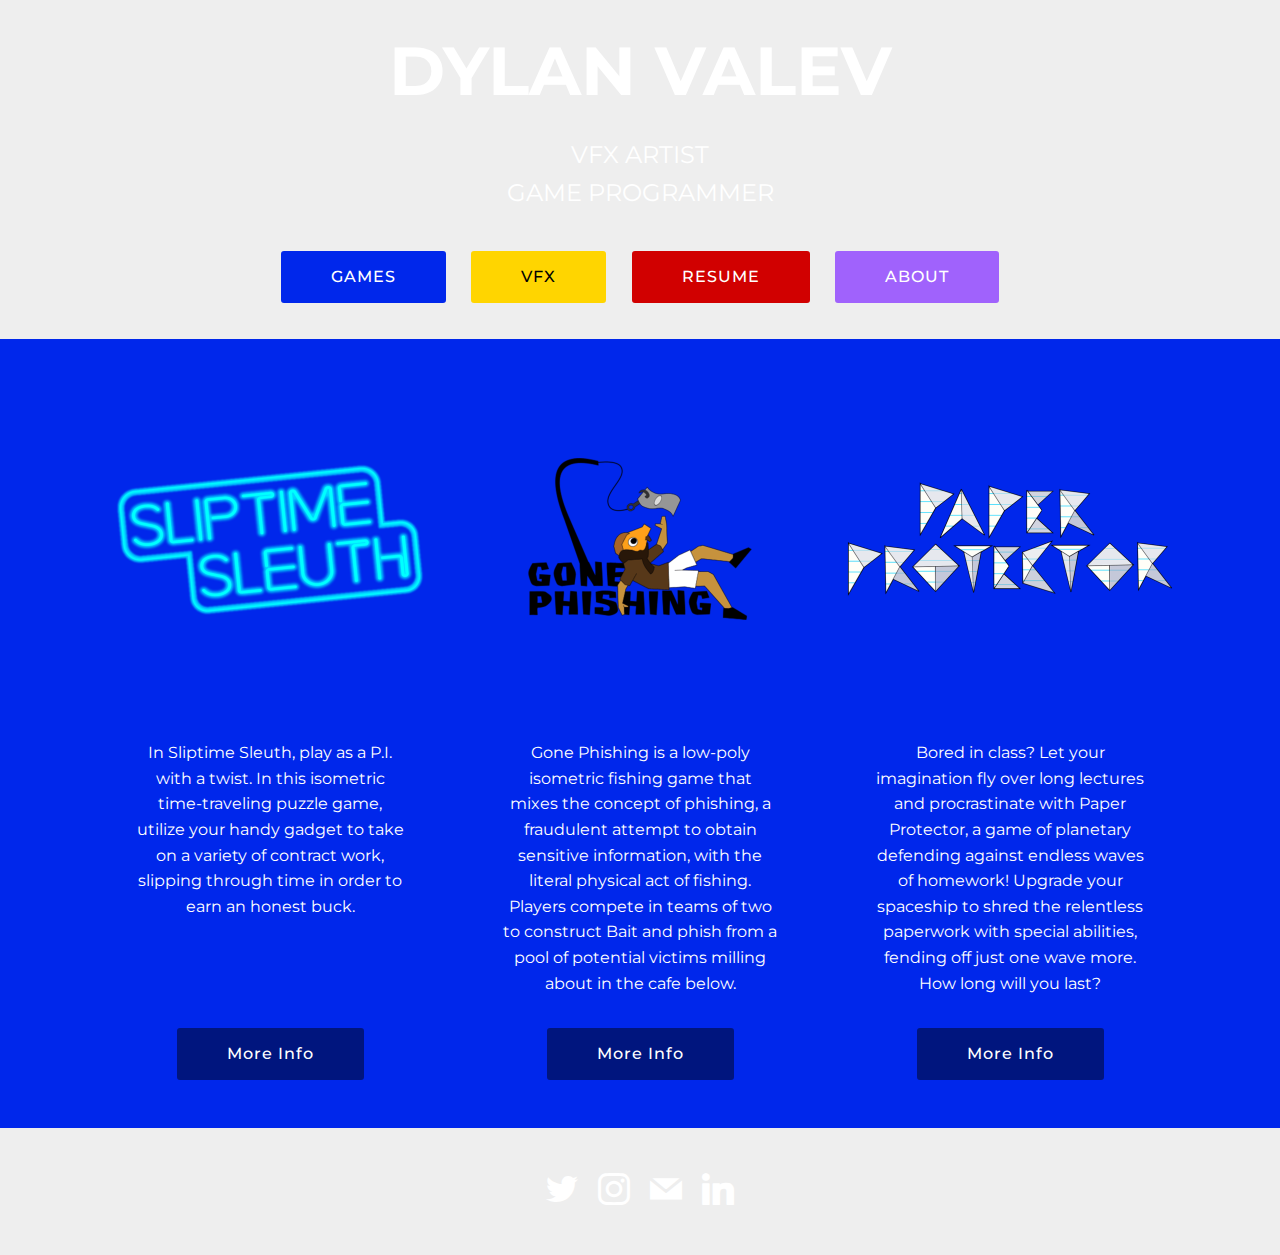
==== index.html @ 93bf8591 "Add files via upload" ====
<!DOCTYPE html>
<html  >
<head>
  <!-- Site made with Mobirise Website Builder v4.12.4, https://mobirise.com -->
  <meta charset="UTF-8">
  <meta http-equiv="X-UA-Compatible" content="IE=edge">
  <meta name="generator" content="Mobirise v4.12.4, mobirise.com">
  <meta name="viewport" content="width=device-width, initial-scale=1, minimum-scale=1">
  <link rel="shortcut icon" href="assets/images/logo4.png" type="image/x-icon">
  <meta name="description" content="Games made by Dylan Valev">
  
  
  <title>Games</title>
  <link rel="stylesheet" href="assets/bootstrap/css/bootstrap.min.css">
  <link rel="stylesheet" href="assets/bootstrap/css/bootstrap-grid.min.css">
  <link rel="stylesheet" href="assets/bootstrap/css/bootstrap-reboot.min.css">
  <link rel="stylesheet" href="assets/tether/tether.min.css">
  <link rel="stylesheet" href="assets/socicon/css/styles.css">
  <link rel="stylesheet" href="assets/theme/css/style.css">
  <link rel="preload" as="style" href="assets/mobirise/css/mbr-additional.css"><link rel="stylesheet" href="assets/mobirise/css/mbr-additional.css" type="text/css">
  
  
  
</head>
<body>
  <section class="header1 cid-smXPmRYIrp" data-bg-video="https://www.youtube.com/watch?v=yTlm3j8SlkI&amp;ab_channel=DylanValev" id="header16-6">

    

    

    <div class="container">
        <div class="row justify-content-md-center">
            <div class="col-md-10 align-center">
                <h1 class="mbr-section-title mbr-bold pb-3 mbr-fonts-style display-1">
                    DYLAN VALEV</h1>
                
                <p class="mbr-text pb-3 mbr-fonts-style display-5">VFX ARTIST<br>GAME PROGRAMMER</p>
                <div class="mbr-section-btn"><a class="btn btn-md btn-danger display-4" href="index.html">GAMES</a> <a class="btn btn-md btn-success display-4" href="page1.html">VFX</a> <a class="btn btn-md btn-secondary display-4" href="https://drive.google.com/file/d/1F591VXcwo1DDWFxSsoRIvET-oVTR1YWp/view?usp=sharing" target="_blank">RESUME</a> <a class="btn btn-md btn-warning display-4" href="page2.html">ABOUT</a></div>
            </div>
        </div>
    </div>

</section>

<section class="engine"><a href="https://mobirise.info/r">bootstrap template</a></section><section class="features3 cid-smYfhpd4Nr" id="features3-h">

    

    
    <div class="container">
        <div class="media-container-row">
            <div class="card p-3 col-12 col-md-6 col-lg-4">
                <div class="card-wrapper">
                    <div class="card-img">
                        <img src="assets/images/sliptime1024-676x676.png" alt="Mobirise" title="">
                    </div>
                    <div class="card-box">
                        
                        <p class="mbr-text mbr-fonts-style display-7">
                            In Sliptime Sleuth, play as a P.I. with a twist. In this isometric time-traveling puzzle game, utilize your handy gadget to take on a variety of contract work, slipping through time in order to earn an honest buck.<br><br><br><br>
                        </p>
                    </div>
                    <div class="mbr-section-btn text-center"><a href="page3.html" class="btn btn-primary display-4">More Info</a></div>
                </div>
            </div>

            <div class="card p-3 col-12 col-md-6 col-lg-4">
                <div class="card-wrapper">
                    <div class="card-img">
                        <img src="assets/images/gonephishing1024-676x676.png" alt="Mobirise" title="">
                    </div>
                    <div class="card-box">
                        
                        <p class="mbr-text mbr-fonts-style display-7">
                            Gone Phishing is a low-poly isometric fishing game that mixes the concept of phishing, a fraudulent attempt to obtain sensitive information, with the literal physical act of fishing. Players compete in teams of two to construct Bait and phish from a pool of potential victims milling about in the cafe below.
                        </p>
                    </div>
                    <div class="mbr-section-btn text-center"><a href="page4.html" class="btn btn-primary display-4">
                            More Info</a></div>
                </div>
            </div>

            <div class="card p-3 col-12 col-md-6 col-lg-4">
                <div class="card-wrapper">
                    <div class="card-img">
                        <img src="assets/images/paperprotector1024-676x676.png" alt="Mobirise" title="">
                    </div>
                    <div class="card-box">
                        
                        <p class="mbr-text mbr-fonts-style display-7">Bored in class? Let your imagination fly over long lectures and procrastinate with Paper Protector, a game of planetary defending against endless waves of homework! Upgrade your spaceship to shred the relentless paperwork with special abilities, fending off just one wave more. How long will you last?
                        </p>
                    </div>
                    <div class="mbr-section-btn text-center"><a href="page5.html" class="btn btn-primary display-4">
                            More Info</a></div>
                </div>
            </div>

            
        </div>
    </div>
</section>

<section class="cid-smY96fMZuN" id="social-buttons2-g" data-bg-video="https://youtu.be/yTlm3j8SlkI">

    

    

    <div class="container">
        <div class="media-container-row">
            <div class="col-md-8 align-center">
                
                <div class="social-list pl-0 mb-0">
                    <a href="https://twitter.com/davalev" target="_blank">
                        <span class="px-2 mbr-iconfont mbr-iconfont-social socicon-twitter socicon"></span>
                    </a>
                    <a href="https://www.instagram.com/dylvalevv/?hl=en" target="_blank">
                        <span class="px-2 mbr-iconfont mbr-iconfont-social socicon-instagram socicon"></span>
                    </a>
                    <a href="mailto:dylan.valev@gmail.com">
                        <span class="px-2 mbr-iconfont mbr-iconfont-social socicon-mail socicon"></span>
                    </a>
                    <a href="https://www.linkedin.com/in/davalev/" target="_blank">
                        <span class="px-2 mbr-iconfont mbr-iconfont-social socicon-linkedin socicon"></span>
                    </a>
                    <a href="https://www.behance.net/Mobirise" target="_blank">
                        
                    </a>
                </div>
            </div>
        </div>
    </div>
</section>


  <script src="assets/web/assets/jquery/jquery.min.js"></script>
  <script src="assets/popper/popper.min.js"></script>
  <script src="assets/bootstrap/js/bootstrap.min.js"></script>
  <script src="assets/tether/tether.min.js"></script>
  <script src="assets/smoothscroll/smooth-scroll.js"></script>
  <script src="assets/ytplayer/jquery.mb.ytplayer.min.js"></script>
  <script src="assets/vimeoplayer/jquery.mb.vimeo_player.js"></script>
  <script src="assets/sociallikes/social-likes.js"></script>
  <script src="assets/theme/js/script.js"></script>
  
  
</body>
</html>
---- assets/socicon/css/styles.css ----
@charset "UTF-8";

@font-face {
  font-family: 'Socicon';
  src:  url('../fonts/socicon.eot');
  src:  url('../fonts/socicon.eot?#iefix') format('embedded-opentype'),
    url('../fonts/socicon.woff2') format('woff2'),
    url('../fonts/socicon.ttf') format('truetype'),
    url('../fonts/socicon.woff') format('woff'),
    url('../fonts/socicon.svg#socicon') format('svg');
  font-weight: normal;
  font-style: normal;
}

[data-icon]:before {
  font-family: "socicon" !important;
  content: attr(data-icon);
  font-style: normal !important;
  font-weight: normal !important;
  font-variant: normal !important;
  text-transform: none !important;
  speak: none;
  line-height: 1;
  -webkit-font-smoothing: antialiased;
  -moz-osx-font-smoothing: grayscale;
}

[class^="socicon-"], [class*=" socicon-"] {
  /* use !important to prevent issues with browser extensions that change fonts */
  font-family: 'Socicon' !important;
  speak: none;
  font-style: normal;
  font-weight: normal;
  font-variant: normal;
  text-transform: none;
  line-height: 1;

  /* Better Font Rendering =========== */
  -webkit-font-smoothing: antialiased;
  -moz-osx-font-smoothing: grayscale;
}

.socicon-eitaa:before {
  content: "\e97c";
}
.socicon-soroush:before {
  content: "\e97d";
}
.socicon-bale:before {
  content: "\e97e";
}
.socicon-zazzle:before {
  content: "\e97b";
}
.socicon-society6:before {
  content: "\e97a";
}
.socicon-redbubble:before {
  content: "\e979";
}
.socicon-avvo:before {
  content: "\e978";
}
.socicon-stitcher:before {
  content: "\e977";
}
.socicon-googlehangouts:before {
  content: "\e974";
}
.socicon-dlive:before {
  content: "\e975";
}
.socicon-vsco:before {
  content: "\e976";
}
.socicon-flipboard:before {
  content: "\e973";
}
.socicon-ubuntu:before {
  content: "\e958";
}
.socicon-artstation:before {
  content: "\e959";
}
.socicon-invision:before {
  content: "\e95a";
}
.socicon-torial:before {
  content: "\e95b";
}
.socicon-collectorz:before {
  content: "\e95c";
}
.socicon-seenthis:before {
  content: "\e95d";
}
.socicon-googleplaymusic:before {
  content: "\e95e";
}
.socicon-debian:before {
  content: "\e95f";
}
.socicon-filmfreeway:before {
  content: "\e960";
}
.socicon-gnome:before {
  content: "\e961";
}
.socicon-itchio:before {
  content: "\e962";
}
.socicon-jamendo:before {
  content: "\e963";
}
.socicon-mix:before {
  content: "\e964";
}
.socicon-sharepoint:before {
  content: "\e965";
}
.socicon-tinder:before {
  content: "\e966";
}
.socicon-windguru:before {
  content: "\e967";
}
.socicon-cdbaby:before {
  content: "\e968";
}
.socicon-elementaryos:before {
  content: "\e969";
}
.socicon-stage32:before {
  content: "\e96a";
}
.socicon-tiktok:before {
  content: "\e96b";
}
.socicon-gitter:before {
  content: "\e96c";
}
.socicon-letterboxd:before {
  content: "\e96d";
}
.socicon-threema:before {
  content: "\e96e";
}
.socicon-splice:before {
  content: "\e96f";
}
.socicon-metapop:before {
  content: "\e970";
}
.socicon-naver:before {
  content: "\e971";
}
.socicon-remote:before {
  content: "\e972";
}
.socicon-internet:before {
  content: "\e957";
}
.socicon-moddb:before {
  content: "\e94b";
}
.socicon-indiedb:before {
  content: "\e94c";
}
.socicon-traxsource:before {
  content: "\e94d";
}
.socicon-gamefor:before {
  content: "\e94e";
}
.socicon-pixiv:before {
  content: "\e94f";
}
.socicon-myanimelist:before {
  content: "\e950";
}
.socicon-blackberry:before {
  content: "\e951";
}
.socicon-wickr:before {
  content: "\e952";
}
.socicon-spip:before {
  content: "\e953";
}
.socicon-napster:before {
  content: "\e954";
}
.socicon-beatport:before {
  content: "\e955";
}
.socicon-hackerone:before {
  content: "\e956";
}
.socicon-hackernews:before {
  content: "\e946";
}
.socicon-smashwords:before {
  content: "\e947";
}
.socicon-kobo:before {
  content: "\e948";
}
.socicon-bookbub:before {
  content: "\e949";
}
.socicon-mailru:before {
  content: "\e94a";
}
.socicon-gitlab:before {
  content: "\e945";
}
.socicon-instructables:before {
  content: "\e944";
}
.socicon-portfolio:before {
  content: "\e943";
}
.socicon-codered:before {
  content: "\e940";
}
.socicon-origin:before {
  content: "\e941";
}
.socicon-nextdoor:before {
  content: "\e942";
}
.socicon-udemy:before {
  content: "\e93f";
}
.socicon-livemaster:before {
  content: "\e93e";
}
.socicon-crunchbase:before {
  content: "\e93b";
}
.socicon-homefy:before {
  content: "\e93c";
}
.socicon-calendly:before {
  content: "\e93d";
}
.socicon-realtor:before {
  content: "\e90f";
}
.socicon-tidal:before {
  content: "\e910";
}
.socicon-qobuz:before {
  content: "\e911";
}
.socicon-natgeo:before {
  content: "\e912";
}
.socicon-mastodon:before {
  content: "\e913";
}
.socicon-unsplash:before {
  content: "\e914";
}
.socicon-homeadvisor:before {
  content: "\e915";
}
.socicon-angieslist:before {
  content: "\e916";
}
.socicon-codepen:before {
  content: "\e917";
}
.socicon-slack:before {
  content: "\e918";
}
.socicon-openaigym:before {
  content: "\e919";
}
.socicon-logmein:before {
  content: "\e91a";
}
.socicon-fiverr:before {
  content: "\e91b";
}
.socicon-gotomeeting:before {
  content: "\e91c";
}
.socicon-aliexpress:before {
  content: "\e91d";
}
.socicon-guru:before {
  content: "\e91e";
}
.socicon-appstore:before {
  content: "\e91f";
}
.socicon-homes:before {
  content: "\e920";
}
.socicon-zoom:before {
  content: "\e921";
}
.socicon-alibaba:before {
  content: "\e922";
}
.socicon-craigslist:before {
  content: "\e923";
}
.socicon-wix:before {
  content: "\e924";
}
.socicon-redfin:before {
  content: "\e925";
}
.socicon-googlecalendar:before {
  content: "\e926";
}
.socicon-shopify:before {
  content: "\e927";
}
.socicon-freelancer:before {
  content: "\e928";
}
.socicon-seedrs:before {
  content: "\e929";
}
.socicon-bing:before {
  content: "\e92a";
}
.socicon-doodle:before {
  content: "\e92b";
}
.socicon-bonanza:before {
  content: "\e92c";
}
.socicon-squarespace:before {
  content: "\e92d";
}
.socicon-toptal:before {
  content: "\e92e";
}
.socicon-gust:before {
  content: "\e92f";
}
.socicon-ask:before {
  content: "\e930";
}
.socicon-trulia:before {
  content: "\e931";
}
.socicon-loomly:before {
  content: "\e932";
}
.socicon-ghost:before {
  content: "\e933";
}
.socicon-upwork:before {
  content: "\e934";
}
.socicon-fundable:before {
  content: "\e935";
}
.socicon-booking:before {
  content: "\e936";
}
.socicon-googlemaps:before {
  content: "\e937";
}
.socicon-zillow:before {
  content: "\e938";
}
.socicon-niconico:before {
  content: "\e939";
}
.socicon-toneden:before {
  content: "\e93a";
}
.socicon-augment:before {
  content: "\e908";
}
.socicon-bitbucket:before {
  content: "\e909";
}
.socicon-fyuse:before {
  content: "\e90a";
}
.socicon-yt-gaming:before {
  content: "\e90b";
}
.socicon-sketchfab:before {
  content: "\e90c";
}
.socicon-mobcrush:before {
  content: "\e90d";
}
.socicon-microsoft:before {
  content: "\e90e";
}
.socicon-pandora:before {
  content: "\e907";
}
.socicon-messenger:before {
  content: "\e906";
}
.socicon-gamewisp:before {
  content: "\e905";
}
.socicon-bloglovin:before {
  content: "\e904";
}
.socicon-tunein:before {
  content: "\e903";
}
.socicon-gamejolt:before {
  content: "\e901";
}
.socicon-trello:before {
  content: "\e902";
}
.socicon-spreadshirt:before {
  content: "\e900";
}
.socicon-500px:before {
  content: "\e000";
}
.socicon-8tracks:before {
  content: "\e001";
}
.socicon-airbnb:before {
  content: "\e002";
}
.socicon-alliance:before {
  content: "\e003";
}
.socicon-amazon:before {
  content: "\e004";
}
.socicon-amplement:before {
  content: "\e005";
}
.socicon-android:before {
  content: "\e006";
}
.socicon-angellist:before {
  content: "\e007";
}
.socicon-apple:before {
  content: "\e008";
}
.socicon-appnet:before {
  content: "\e009";
}
.socicon-baidu:before {
  content: "\e00a";
}
.socicon-bandcamp:before {
  content: "\e00b";
}
.socicon-battlenet:before {
  content: "\e00c";
}
.socicon-mixer:before {
  content: "\e00d";
}
.socicon-bebee:before {
  content: "\e00e";
}
.socicon-bebo:before {
  content: "\e00f";
}
.socicon-behance:before {
  content: "\e010";
}
.socicon-blizzard:before {
  content: "\e011";
}
.socicon-blogger:before {
  content: "\e012";
}
.socicon-buffer:before {
  content: "\e013";
}
.socicon-chrome:before {
  content: "\e014";
}
.socicon-coderwall:before {
  content: "\e015";
}
.socicon-curse:before {
  content: "\e016";
}
.socicon-dailymotion:before {
  content: "\e017";
}
.socicon-deezer:before {
  content: "\e018";
}
.socicon-delicious:before {
  content: "\e019";
}
.socicon-deviantart:before {
  content: "\e01a";
}
.socicon-diablo:before {
  content: "\e01b";
}
.socicon-digg:before {
  content: "\e01c";
}
.socicon-discord:before {
  content: "\e01d";
}
.socicon-disqus:before {
  content: "\e01e";
}
.socicon-douban:before {
  content: "\e01f";
}
.socicon-draugiem:before {
  content: "\e020";
}
.socicon-dribbble:before {
  content: "\e021";
}
.socicon-drupal:before {
  content: "\e022";
}
.socicon-ebay:before {
  content: "\e023";
}
.socicon-ello:before {
  content: "\e024";
}
.socicon-endomodo:before {
  content: "\e025";
}
.socicon-envato:before {
  content: "\e026";
}
.socicon-etsy:before {
  content: "\e027";
}
.socicon-facebook:before {
  content: "\e028";
}
.socicon-feedburner:before {
  content: "\e029";
}
.socicon-filmweb:before {
  content: "\e02a";
}
.socicon-firefox:before {
  content: "\e02b";
}
.socicon-flattr:before {
  content: "\e02c";
}
.socicon-flickr:before {
  content: "\e02d";
}
.socicon-formulr:before {
  content: "\e02e";
}
.socicon-forrst:before {
  content: "\e02f";
}
.socicon-foursquare:before {
  content: "\e030";
}
.socicon-friendfeed:before {
  content: "\e031";
}
.socicon-github:before {
  content: "\e032";
}
.socicon-goodreads:before {
  content: "\e033";
}
.socicon-google:before {
  content: "\e034";
}
.socicon-googlescholar:before {
  content: "\e035";
}
.socicon-googlegroups:before {
  content: "\e036";
}
.socicon-googlephotos:before {
  content: "\e037";
}
.socicon-googleplus:before {
  content: "\e038";
}
.socicon-grooveshark:before {
  content: "\e039";
}
.socicon-hackerrank:before {
  content: "\e03a";
}
.socicon-hearthstone:before {
  content: "\e03b";
}
.socicon-hellocoton:before {
  content: "\e03c";
}
.socicon-heroes:before {
  content: "\e03d";
}
.socicon-smashcast:before {
  content: "\e03e";
}
.socicon-horde:before {
  content: "\e03f";
}
.socicon-houzz:before {
  content: "\e040";
}
.socicon-icq:before {
  content: "\e041";
}
.socicon-identica:before {
  content: "\e042";
}
.socicon-imdb:before {
  content: "\e043";
}
.socicon-instagram:before {
  content: "\e044";
}
.socicon-issuu:before {
  content: "\e045";
}
.socicon-istock:before {
  content: "\e046";
}
.socicon-itunes:before {
  content: "\e047";
}
.socicon-keybase:before {
  content: "\e048";
}
.socicon-lanyrd:before {
  content: "\e049";
}
.socicon-lastfm:before {
  content: "\e04a";
}
.socicon-line:before {
  content: "\e04b";
}
.socicon-linkedin:before {
  content: "\e04c";
}
.socicon-livejournal:before {
  content: "\e04d";
}
.socicon-lyft:before {
  content: "\e04e";
}
.socicon-macos:before {
  content: "\e04f";
}
.socicon-mail:before {
  content: "\e050";
}
.socicon-medium:before {
  content: "\e051";
}
.socicon-meetup:before {
  content: "\e052";
}
.socicon-mixcloud:before {
  content: "\e053";
}
.socicon-modelmayhem:before {
  content: "\e054";
}
.socicon-mumble:before {
  content: "\e055";
}
.socicon-myspace:before {
  content: "\e056";
}
.socicon-newsvine:before {
  content: "\e057";
}
.socicon-nintendo:before {
  content: "\e058";
}
.socicon-npm:before {
  content: "\e059";
}
.socicon-odnoklassniki:before {
  content: "\e05a";
}
.socicon-openid:before {
  content: "\e05b";
}
.socicon-opera:before {
  content: "\e05c";
}
.socicon-outlook:before {
  content: "\e05d";
}
.socicon-overwatch:before {
  content: "\e05e";
}
.socicon-patreon:before {
  content: "\e05f";
}
.socicon-paypal:before {
  content: "\e060";
}
.socicon-periscope:before {
  content: "\e061";
}
.socicon-persona:before {
  content: "\e062";
}
.socicon-pinterest:before {
  content: "\e063";
}
.socicon-play:before {
  content: "\e064";
}
.socicon-player:before {
  content: "\e065";
}
.socicon-playstation:before {
  content: "\e066";
}
.socicon-pocket:before {
  content: "\e067";
}
.socicon-qq:before {
  content: "\e068";
}
.socicon-quora:before {
  content: "\e069";
}
.socicon-raidcall:before {
  content: "\e06a";
}
.socicon-ravelry:before {
  content: "\e06b";
}
.socicon-reddit:before {
  content: "\e06c";
}
.socicon-renren:before {
  content: "\e06d";
}
.socicon-researchgate:before {
  content: "\e06e";
}
.socicon-residentadvisor:before {
  content: "\e06f";
}
.socicon-reverbnation:before {
  content: "\e070";
}
.socicon-rss:before {
  content: "\e071";
}
.socicon-sharethis:before {
  content: "\e072";
}
.socicon-skype:before {
  content: "\e073";
}
.socicon-slideshare:before {
  content: "\e074";
}
.socicon-smugmug:before {
  content: "\e075";
}
.socicon-snapchat:before {
  content: "\e076";
}
.socicon-songkick:before {
  content: "\e077";
}
.socicon-soundcloud:before {
  content: "\e078";
}
.socicon-spotify:before {
  content: "\e079";
}
.socicon-stackexchange:before {
  content: "\e07a";
}
.socicon-stackoverflow:before {
  content: "\e07b";
}
.socicon-starcraft:before {
  content: "\e07c";
}
.socicon-stayfriends:before {
  content: "\e07d";
}
.socicon-steam:before {
  content: "\e07e";
}
.socicon-storehouse:before {
  content: "\e07f";
}
.socicon-strava:before {
  content: "\e080";
}
.socicon-streamjar:before {
  content: "\e081";
}
.socicon-stumbleupon:before {
  content: "\e082";
}
.socicon-swarm:before {
  content: "\e083";
}
.socicon-teamspeak:before {
  content: "\e084";
}
.socicon-teamviewer:before {
  content: "\e085";
}
.socicon-technorati:before {
  content: "\e086";
}
.socicon-telegram:before {
  content: "\e087";
}
.socicon-tripadvisor:before {
  content: "\e088";
}
.socicon-tripit:before {
  content: "\e089";
}
.socicon-triplej:before {
  content: "\e08a";
}
.socicon-tumblr:before {
  content: "\e08b";
}
.socicon-twitch:before {
  content: "\e08c";
}
.socicon-twitter:before {
  content: "\e08d";
}
.socicon-uber:before {
  content: "\e08e";
}
.socicon-ventrilo:before {
  content: "\e08f";
}
.socicon-viadeo:before {
  content: "\e090";
}
.socicon-viber:before {
  content: "\e091";
}
.socicon-viewbug:before {
  content: "\e092";
}
.socicon-vimeo:before {
  content: "\e093";
}
.socicon-vine:before {
  content: "\e094";
}
.socicon-vkontakte:before {
  content: "\e095";
}
.socicon-warcraft:before {
  content: "\e096";
}
.socicon-wechat:before {
  content: "\e097";
}
.socicon-weibo:before {
  content: "\e098";
}
.socicon-whatsapp:before {
  content: "\e099";
}
.socicon-wikipedia:before {
  content: "\e09a";
}
.socicon-windows:before {
  content: "\e09b";
}
.socicon-wordpress:before {
  content: "\e09c";
}
.socicon-wykop:before {
  content: "\e09d";
}
.socicon-xbox:before {
  content: "\e09e";
}
.socicon-xing:before {
  content: "\e09f";
}
.socicon-yahoo:before {
  content: "\e0a0";
}
.socicon-yammer:before {
  content: "\e0a1";
}
.socicon-yandex:before {
  content: "\e0a2";
}
.socicon-yelp:before {
  content: "\e0a3";
}
.socicon-younow:before {
  content: "\e0a4";
}
.socicon-youtube:before {
  content: "\e0a5";
}
.socicon-zapier:before {
  content: "\e0a6";
}
.socicon-zerply:before {
  content: "\e0a7";
}
.socicon-zomato:before {
  content: "\e0a8";
}
.socicon-zynga:before {
  content: "\e0a9";
}
---- assets/theme/css/style.css ----
/*!
 * Mobirise v4 theme (https://mobirise.com/)
 * Copyright 2017 Mobirise
 */
section {
  background-color: #eeeeee;
}

.form-control:focus {
  box-shadow: none;
}

:focus {
  outline: none;
}

body {
  font-style: normal;
  line-height: 1.5;
}

section,
.container,
.container-fluid {
  position: relative;
  word-wrap: break-word;
}

a.mbr-iconfont:hover {
  text-decoration: none;
}

.article .lead p,
.article .lead ul,
.article .lead ol,
.article .lead pre,
.article .lead blockquote {
  margin-bottom: 0;
}

ul,
ol,
pre,
blockquote {
  margin-bottom: 2.3125rem;
}

pre {
  background: #f4f4f4;
  padding: 10px 24px;
  white-space: pre-wrap;
}

.inactive {
  -webkit-user-select: none;
  -moz-user-select: none;
  -ms-user-select: none;
  user-select: none;
  pointer-events: none;
  -webkit-user-drag: none;
  user-drag: none;
}

.mbr-section__comments .row {
  justify-content: center;
  -webkit-justify-content: center;
}

a {
  font-style: normal;
  font-weight: 400;
  cursor: pointer;
}

a, a:hover {
  text-decoration: none;
}

figure {
  margin-bottom: 0;
}

body {
  color: #232323;
}

h1,
h2,
h3,
h4,
h5,
h6,
.h1,
.h2,
.h3,
.h4,
.h5,
.h6,
.display-1,
.display-2,
.display-3,
.display-4 {
  line-height: 1;
  word-break: break-word;
  word-wrap: break-word;
}

.mbr-section-title {
  font-style: normal;
  line-height: 1.2;
}

.mbr-section-subtitle {
  line-height: 1.3;
}

.mbr-text {
  font-style: normal;
  line-height: 1.6;
}

b,
strong {
  font-weight: bold;
}

blockquote {
  padding: 10px 0 10px 20px;
  position: relative;
  border-left: 2px solid;
  border-color: #ff3366;
}

input:-webkit-autofill, input:-webkit-autofill:hover, input:-webkit-autofill:focus, input:-webkit-autofill:active {
  transition-delay: 9999s;
  transition-property: background-color, color;
}

textarea[type='hidden'] {
  display: none;
}

body {
  position: relative;
}

section {
  background-position: 50% 50%;
  background-repeat: no-repeat;
  background-size: cover;
}

section .mbr-background-video,
section .mbr-background-video-preview {
  position: absolute;
  bottom: 0;
  left: 0;
  right: 0;
  top: 0;
}

.hidden {
  visibility: hidden;
}

.mbr-z-index20 {
  z-index: 20;
}

/*! Base colors */
.mbr-white {
  color: #ffffff;
}

.mbr-black {
  color: #000000;
}

.mbr-bg-white {
  background-color: #ffffff;
}

.mbr-bg-black {
  background-color: #000000;
}

/*! Text-aligns */
.align-left {
  text-align: left;
}

.align-center {
  text-align: center;
}

.align-right {
  text-align: right;
}

@media (max-width: 767px) {
  .align-left,
  .align-center,
  .align-right,
  .mbr-section-btn,
  .mbr-section-title {
    text-align: center;
  }
}

/*! Font-weight  */
.mbr-light {
  font-weight: 300;
}

.mbr-regular {
  font-weight: 400;
}

.mbr-semibold {
  font-weight: 500;
}

.mbr-bold {
  font-weight: 700;
}

/*! Media  */
.media-size-item {
  -moz-flex: 1 1 auto;
  -o-flex: 1 1 auto;
  flex: 1 1 auto;
}

.media-content {
  flex-basis: 100%;
}

.media-container-row {
  display: flex;
  flex-direction: row;
  flex-wrap: wrap;
  justify-content: center;
  align-content: center;
  align-items: start;
}

.media-container-row .media-size-item {
  width: 400px;
}

.media-container-column {
  display: flex;
  flex-direction: column;
  flex-wrap: wrap;
  justify-content: center;
  align-content: center;
  align-items: stretch;
}

.media-container-column > * {
  width: 100%;
}

@media (min-width: 992px) {
  .media-container-row {
    flex-wrap: nowrap;
  }
}

figure {
  overflow: hidden;
}

figure[mbr-media-size] {
  transition: width 0.1s;
}

.mbr-figure img,
.mbr-figure iframe {
  display: block;
  width: 100%;
}

.card {
  background-color: transparent;
  border: none;
}

.card-box {
  width: 100%;
}

.card-img {
  text-align: center;
  flex-shrink: 0;
  -webkit-flex-shrink: 0;
}

.media {
  max-width: 100%;
  margin: 0 auto;
}

.mbr-figure {
  -ms-grid-row-align: center;
  align-self: center;
}

.media-container > div {
  max-width: 100%;
}

.mbr-figure img,
.card-img img {
  width: 100%;
}

@media (max-width: 991px) {
  .media-size-item {
    width: auto !important;
  }
  .media {
    width: auto;
  }
  .mbr-figure {
    width: 100% !important;
  }
}

/*! Buttons */
.btn {
  font-weight: 500;
  border-width: 2px;
  font-style: normal;
  letter-spacing: 1px;
  margin: .4rem .8rem;
  white-space: normal;
  transition: all .3s ease-in-out;
  display: inline-flex;
  align-items: center;
  justify-content: center;
  word-break: break-word;
  -webkit-align-items: center;
  -webkit-justify-content: center;
  display: -webkit-inline-flex;
}

.btn-sm {
  font-weight: 500;
  letter-spacing: 1px;
  transition: all .3s ease-in-out;
}

.btn-md {
  font-weight: 500;
  letter-spacing: 1px;
  margin: .4rem .8rem !important;
  transition: all .3s ease-in-out;
}

.btn-lg {
  font-weight: 500;
  letter-spacing: 1px;
  margin: .4rem .8rem !important;
  transition: all .3s ease-in-out;
}

.mbr-section-btn {
  margin-left: -0.25rem;
  margin-right: -0.25rem;
  font-size: 0;
}

nav .mbr-section-btn {
  margin-left: 0rem;
  margin-right: 0rem;
}

.btn-form {
  border-radius: 0;
}

.btn-form:hover {
  cursor: pointer;
}

/*! Btn icon margin */
.btn .mbr-iconfont,
.btn.btn-sm .mbr-iconfont {
  cursor: pointer;
  margin-right: 0.5rem;
}

.btn.btn-md .mbr-iconfont,
.btn.btn-md .mbr-iconfont {
  margin-right: 0.8rem;
}

.mbr-regular {
  font-weight: 400;
}

.mbr-semibold {
  font-weight: 500;
}

.mbr-bold {
  font-weight: 700;
}

[type='submit'] {
  -webkit-appearance: none;
}

/*! Full-screen */
.mbr-fullscreen .mbr-overlay {
  min-height: 100vh;
}

.mbr-fullscreen {
  display: flex;
  display: -moz-flex;
  display: -ms-flex;
  display: -o-flex;
  align-items: center;
  -webkit-align-items: center;
  min-height: 100vh;
  padding-top: 3rem;
  padding-bottom: 3rem;
}

/*! Map */
.map {
  height: 25rem;
  position: relative;
}

.map iframe {
  width: 100%;
  height: 100%;
}

.mbr-overlay {
  background-color: #000;
  bottom: 0;
  left: 0;
  opacity: .5;
  position: absolute;
  right: 0;
  top: 0;
  z-index: 0;
  pointer-events: none;
}

/* Form */
blockquote {
  font-style: italic;
  padding: 10px 0 10px 20px;
  font-size: 1.09rem;
  position: relative;
  border-width: 3px;
}

.form-control {
  background-color: #f5f5f5;
  box-shadow: none;
  color: #565656;
  line-height: 1.43;
  min-height: 3.5em;
  padding: 1.07em .5em;
}

.form-control, .form-control:focus {
  border: 1px solid #e8e8e8;
}

.form-active .form-control:invalid {
  border-color: red;
}

.form-control-label {
  position: relative;
  cursor: pointer;
  margin-bottom: .357em;
  padding: 0;
}

.alert {
  color: #ffffff;
  border-radius: 0;
  border: 0;
  font-size: .875rem;
  line-height: 1.5;
  margin-bottom: 1.875rem;
  padding: 1.25rem;
  position: relative;
}

.alert.alert-form::after {
  background-color: inherit;
  bottom: -7px;
  content: "";
  display: block;
  height: 14px;
  left: 50%;
  margin-left: -7px;
  position: absolute;
  transform: rotate(45deg);
  width: 14px;
  -webkit-transform: rotate(45deg);
}

.form-asterisk {
  font-family: initial;
  position: absolute;
  top: -2px;
  font-weight: normal;
}

/*! Scroll to top arrow */
#scrollToTop a i:before {
  content: '';
  position: absolute;
  height: 40%;
  top: 25%;
  background: #fff;
  width: 2px;
  left: calc(50% - 1px);
}

#scrollToTop a i:after {
  content: '';
  position: absolute;
  display: block;
  border-top: 2px solid #fff;
  border-right: 2px solid #fff;
  width: 40%;
  height: 40%;
  left: 30%;
  bottom: 30%;
  transform: rotate(135deg);
  -webkit-transform: rotate(135deg);
}

.mbr-arrow-up {
  bottom: 25px;
  right: 90px;
  position: fixed;
  text-align: right;
  z-index: 5000;
  color: #ffffff;
  font-size: 32px;
  transform: rotate(180deg);
  -webkit-transform: rotate(180deg);
}

.mbr-arrow-up a {
  background: rgba(0, 0, 0, 0.2);
  border-radius: 3px;
  color: #fff;
  display: inline-block;
  height: 60px;
  width: 60px;
  outline-style: none !important;
  position: relative;
  text-decoration: none;
  transition: all 0.3s ease-in-out;
  cursor: pointer;
  text-align: center;
}

.mbr-arrow-up a:hover {
  background-color: rgba(0, 0, 0, 0.4);
}

.mbr-arrow-up a i {
  line-height: 60px;
}

.mbr-arrow-up-icon {
  display: block;
  color: #fff;
}

.mbr-arrow-up-icon::before {
  content: '\203a';
  display: inline-block;
  font-family: serif;
  font-size: 32px;
  line-height: 1;
  font-style: normal;
  position: relative;
  top: 6px;
  left: -4px;
  -webkit-transform: rotate(-90deg);
  transform: rotate(-90deg);
}

/*! Arrow Down */
.mbr-arrow {
  position: absolute;
  bottom: 45px;
  left: 50%;
  width: 60px;
  height: 60px;
  cursor: pointer;
  background-color: rgba(80, 80, 80, 0.5);
  border-radius: 50%;
  -webkit-transform: translateX(-50%);
  transform: translateX(-50%);
}

.mbr-arrow > a {
  display: inline-block;
  text-decoration: none;
  outline-style: none;
  -webkit-animation: arrowdown 1.7s ease-in-out infinite;
  animation: arrowdown 1.7s ease-in-out infinite;
}

.mbr-arrow > a > i {
  position: absolute;
  top: -2px;
  left: 15px;
  font-size: 2rem;
}

@keyframes arrowdown {
  0% {
    transform: translateY(0px);
    -webkit-transform: translateY(0px);
  }
  50% {
    transform: translateY(-5px);
    -webkit-transform: translateY(-5px);
  }
  100% {
    transform: translateY(0px);
    -webkit-transform: translateY(0px);
  }
}

@-webkit-keyframes arrowdown {
  0% {
    transform: translateY(0px);
    -webkit-transform: translateY(0px);
  }
  50% {
    transform: translateY(-5px);
    -webkit-transform: translateY(-5px);
  }
  100% {
    transform: translateY(0px);
    -webkit-transform: translateY(0px);
  }
}

@media (max-width: 500px) {
  .mbr-arrow-up {
    left: 50%;
    right: auto;
    transform: translateX(-50%) rotate(180deg);
    -webkit-transform: translateX(-50%) rotate(180deg);
  }
}

/*Gradients animation*/
@keyframes gradient-animation {
  from {
    background-position: 0% 100%;
    -webkit-animation-timing-function: ease-in-out;
            animation-timing-function: ease-in-out;
  }
  to {
    background-position: 100% 0%;
    -webkit-animation-timing-function: ease-in-out;
            animation-timing-function: ease-in-out;
  }
}

@-webkit-keyframes gradient-animation {
  from {
    background-position: 0% 100%;
    -webkit-animation-timing-function: ease-in-out;
            animation-timing-function: ease-in-out;
  }
  to {
    background-position: 100% 0%;
    -webkit-animation-timing-function: ease-in-out;
            animation-timing-function: ease-in-out;
  }
}

.bg-gradient {
  background-size: 200% 200%;
  animation: gradient-animation 5s infinite alternate;
  -webkit-animation: gradient-animation 5s infinite alternate;
}

.menu .navbar-brand {
  display: -webkit-flex;
}

.menu .navbar-brand span {
  display: flex;
  display: -webkit-flex;
}

.menu .navbar-brand .navbar-caption-wrap {
  display: -webkit-flex;
}

.menu .navbar-brand .navbar-logo img {
  display: -webkit-flex;
}

@media (min-width: 768px) and (max-width: 1023px) {
  .menu .navbar-toggleable-sm .navbar-nav {
    display: -ms-flexbox;
  }
}

@media (max-width: 1023px) {
  .menu .navbar-collapse {
    max-height: 93.5vh;
  }
  .menu .navbar-collapse.show {
    overflow: auto;
  }
}

@media (min-width: 1024px) {
  .menu .navbar-nav.nav-dropdown {
    display: -webkit-flex;
  }
  .menu .navbar-toggleable-sm .navbar-collapse {
    display: -webkit-flex !important;
  }
  .menu .collapsed .navbar-collapse {
    max-height: 93.5vh;
  }
  .menu .collapsed .navbar-collapse.show {
    overflow: auto;
  }
}

@media (max-width: 767px) {
  .menu .navbar-collapse {
    max-height: 80vh;
  }
}

/* Others*/
.note-check a[data-value=Rubik] {
  font-style: normal;
}

.mbr-arrow a {
  color: #ffffff;
}

@media (max-width: 767px) {
  .mbr-arrow {
    display: none;
  }
}

.navbar {
  display: -webkit-flex;
  -webkit-flex-wrap: wrap;
  -webkit-align-items: center;
  -webkit-justify-content: space-between;
}

.navbar-collapse {
  -webkit-flex-basis: 100%;
  -webkit-flex-grow: 1;
  -webkit-align-items: center;
}

.nav-dropdown .link {
  padding: 0.667em 1.667em !important;
  margin: 0 !important;
}

.nav {
  display: -webkit-flex;
  -webkit-flex-wrap: wrap;
}

.row {
  display: -webkit-flex;
  -webkit-flex-wrap: wrap;
}

.justify-content-center {
  -webkit-justify-content: center;
}

.form-inline {
  display: -webkit-flex;
  -webkit-align-items: center;
}

.card-wrapper {
  -webkit-flex: 1;
}

.carousel-control {
  z-index: 10;
  display: -webkit-flex;
  -webkit-align-items: center;
  -webkit-justify-content: center;
}

.carousel-controls {
  display: -webkit-flex;
}

.media {
  display: -webkit-flex;
}

.form-group:focus {
  outline: none;
}

.jq-selectbox__select {
  padding: 1.07em 0.5em;
  position: absolute;
  top: 0;
  left: 0;
  width: 100%;
}

.jq-selectbox__dropdown {
  position: absolute;
  top: 100%;
  left: 0 !important;
  width: 100% !important;
}

.jq-selectbox__trigger-arrow {
  -webkit-transform: translateY(-50%);
          transform: translateY(-50%);
}

.jq-selectbox li {
  padding: 1.07em 0.5em;
}

input[type='range'] {
  padding-left: 0 !important;
  padding-right: 0 !important;
}

.modal-dialog,
.modal-content {
  height: 100%;
}

.modal-dialog .carousel-inner {
  height: calc(100vh - 1.75rem);
}

@media (max-width: 575px) {
  .modal-dialog .carousel-inner {
    height: calc(100vh - 1rem);
  }
}

.carousel-item {
  text-align: center;
}

.carousel-item img {
  margin: auto;
}

.navbar-toggler {
  align-self: flex-start;
  padding: 0.25rem 0.75rem;
  font-size: 1.25rem;
  line-height: 1;
  background: transparent;
  border: 1px solid transparent;
  border-radius: 0.25rem;
}

.navbar-toggler:focus,
.navbar-toggler:hover {
  text-decoration: none;
}

.navbar-toggler-icon {
  display: inline-block;
  width: 1.5em;
  height: 1.5em;
  vertical-align: middle;
  content: '';
  background: no-repeat center center;
  background-size: 100% 100%;
}

.navbar-toggler-left {
  position: absolute;
  left: 1rem;
}

.navbar-toggler-right {
  position: absolute;
  right: 1rem;
}

@media (max-width: 575px) {
  .navbar-toggleable .navbar-nav .dropdown-menu {
    position: static;
    float: none;
  }
  .navbar-toggleable > .container {
    padding-right: 0;
    padding-left: 0;
  }
}

@media (min-width: 576px) {
  .navbar-toggleable {
    flex-direction: row;
    flex-wrap: nowrap;
    align-items: center;
  }
  .navbar-toggleable .navbar-nav {
    flex-direction: row;
  }
  .navbar-toggleable .navbar-nav .nav-link {
    padding-right: 0.5rem;
    padding-left: 0.5rem;
  }
  .navbar-toggleable > .container {
    display: flex;
    flex-wrap: nowrap;
    align-items: center;
  }
  .navbar-toggleable .navbar-collapse {
    display: flex !important;
    width: 100%;
  }
  .navbar-toggleable .navbar-toggler {
    display: none;
  }
}

@media (max-width: 767px) {
  .navbar-toggleable-sm .navbar-nav .dropdown-menu {
    position: static;
    float: none;
  }
  .navbar-toggleable-sm > .container {
    padding-right: 0;
    padding-left: 0;
  }
}

@media (min-width: 768px) {
  .navbar-toggleable-sm {
    flex-direction: row;
    flex-wrap: nowrap;
    align-items: center;
  }
  .navbar-toggleable-sm .navbar-nav {
    flex-direction: row;
  }
  .navbar-toggleable-sm .navbar-nav .nav-link {
    padding-right: 0.5rem;
    padding-left: 0.5rem;
  }
  .navbar-toggleable-sm > .container {
    display: flex;
    flex-wrap: nowrap;
    align-items: center;
  }
  .navbar-toggleable-sm .navbar-collapse {
    display: none;
    width: 100%;
  }
  .navbar-toggleable-sm .navbar-toggler {
    display: none;
  }
}

@media (max-width: 1023px) {
  .navbar-toggleable-md .navbar-nav .dropdown-menu {
    position: static;
    float: none;
  }
  .navbar-toggleable-md > .container {
    padding-right: 0;
    padding-left: 0;
  }
}

@media (min-width: 1024px) {
  .navbar-toggleable-md {
    flex-direction: row;
    flex-wrap: nowrap;
    align-items: center;
  }
  .navbar-toggleable-md .navbar-nav {
    flex-direction: row;
  }
  .navbar-toggleable-md .navbar-nav .nav-link {
    padding-right: 0.5rem;
    padding-left: 0.5rem;
  }
  .navbar-toggleable-md > .container {
    display: flex;
    flex-wrap: nowrap;
    align-items: center;
  }
  .navbar-toggleable-md .navbar-collapse {
    display: flex !important;
    width: 100%;
  }
  .navbar-toggleable-md .navbar-toggler {
    display: none;
  }
}

@media (max-width: 1199px) {
  .navbar-toggleable-lg .navbar-nav .dropdown-menu {
    position: static;
    float: none;
  }
  .navbar-toggleable-lg > .container {
    padding-right: 0;
    padding-left: 0;
  }
}

@media (min-width: 1200px) {
  .navbar-toggleable-lg {
    flex-direction: row;
    flex-wrap: nowrap;
    align-items: center;
  }
  .navbar-toggleable-lg .navbar-nav {
    flex-direction: row;
  }
  .navbar-toggleable-lg .navbar-nav .nav-link {
    padding-right: 0.5rem;
    padding-left: 0.5rem;
  }
  .navbar-toggleable-lg > .container {
    display: flex;
    flex-wrap: nowrap;
    align-items: center;
  }
  .navbar-toggleable-lg .navbar-collapse {
    display: flex !important;
    width: 100%;
  }
  .navbar-toggleable-lg .navbar-toggler {
    display: none;
  }
}

.navbar-toggleable-xl {
  flex-direction: row;
  flex-wrap: nowrap;
  align-items: center;
}

.navbar-toggleable-xl .navbar-nav .dropdown-menu {
  position: static;
  float: none;
}

.navbar-toggleable-xl > .container {
  padding-right: 0;
  padding-left: 0;
}

.navbar-toggleable-xl .navbar-nav {
  flex-direction: row;
}

.navbar-toggleable-xl .navbar-nav .nav-link {
  padding-right: 0.5rem;
  padding-left: 0.5rem;
}

.navbar-toggleable-xl > .container {
  display: flex;
  flex-wrap: nowrap;
  align-items: center;
}

.navbar-toggleable-xl .navbar-collapse {
  display: flex !important;
  width: 100%;
}

.navbar-toggleable-xl .navbar-toggler {
  display: none;
}

.card-img {
  width: auto;
}

.menu .navbar.collapsed:not(.beta-menu) {
  flex-direction: column;
}

.carousel-item.active,
.carousel-item-next,
.carousel-item-prev {
  display: flex;
}

.note-air-layout .dropup .dropdown-menu,
.note-air-layout .navbar-fixed-bottom .dropdown .dropdown-menu {
  bottom: initial !important;
}

html,
body {
  height: auto;
  min-height: 100vh;
}

.dropup .dropdown-toggle::after {
  display: none;
}
.engine {
	position: absolute;
	text-indent: -2400px;
	text-align: center;
	padding: 0;
	top: 0;
	left: -2400px;
}
---- assets/mobirise/css/mbr-additional.css ----
@import url(https://fonts.googleapis.com/css?family=Montserrat:100,100i,200,200i,300,300i,400,400i,500,500i,600,600i,700,700i,800,800i,900,900i&display=swap);





body {
  font-family: Rubik;
}
.display-1 {
  font-family: 'Montserrat', sans-serif;
  font-size: 4.25rem;
  font-display: swap;
}
.display-1 > .mbr-iconfont {
  font-size: 6.8rem;
}
.display-2 {
  font-family: 'Montserrat', sans-serif;
  font-size: 3rem;
  font-display: swap;
}
.display-2 > .mbr-iconfont {
  font-size: 4.8rem;
}
.display-4 {
  font-family: 'Montserrat', sans-serif;
  font-size: 1rem;
  font-display: swap;
}
.display-4 > .mbr-iconfont {
  font-size: 1.6rem;
}
.display-5 {
  font-family: 'Montserrat', sans-serif;
  font-size: 1.5rem;
  font-display: swap;
}
.display-5 > .mbr-iconfont {
  font-size: 2.4rem;
}
.display-7 {
  font-family: 'Montserrat', sans-serif;
  font-size: 1rem;
  font-display: swap;
}
.display-7 > .mbr-iconfont {
  font-size: 1.6rem;
}
/* ---- Fluid typography for mobile devices ---- */
/* 1.4 - font scale ratio ( bootstrap == 1.42857 ) */
/* 100vw - current viewport width */
/* (48 - 20)  48 == 48rem == 768px, 20 == 20rem == 320px(minimal supported viewport) */
/* 0.65 - min scale variable, may vary */
@media (max-width: 768px) {
  .display-1 {
    font-size: 3.4rem;
    font-size: calc( 2.1374999999999997rem + (4.25 - 2.1374999999999997) * ((100vw - 20rem) / (48 - 20)));
    line-height: calc( 1.4 * (2.1374999999999997rem + (4.25 - 2.1374999999999997) * ((100vw - 20rem) / (48 - 20))));
  }
  .display-2 {
    font-size: 2.4rem;
    font-size: calc( 1.7rem + (3 - 1.7) * ((100vw - 20rem) / (48 - 20)));
    line-height: calc( 1.4 * (1.7rem + (3 - 1.7) * ((100vw - 20rem) / (48 - 20))));
  }
  .display-4 {
    font-size: 0.8rem;
    font-size: calc( 1rem + (1 - 1) * ((100vw - 20rem) / (48 - 20)));
    line-height: calc( 1.4 * (1rem + (1 - 1) * ((100vw - 20rem) / (48 - 20))));
  }
  .display-5 {
    font-size: 1.2rem;
    font-size: calc( 1.175rem + (1.5 - 1.175) * ((100vw - 20rem) / (48 - 20)));
    line-height: calc( 1.4 * (1.175rem + (1.5 - 1.175) * ((100vw - 20rem) / (48 - 20))));
  }
}
/* Buttons */
.btn {
  padding: 1rem 3rem;
  border-radius: 3px;
}
.btn-sm {
  padding: 0.6rem 1.5rem;
  border-radius: 3px;
}
.btn-md {
  padding: 1rem 3rem;
  border-radius: 3px;
}
.btn-lg {
  padding: 1.2rem 3.2rem;
  border-radius: 3px;
}
.bg-primary {
  background-color: #00157e !important;
}
.bg-success {
  background-color: #ffd500 !important;
}
.bg-info {
  background-color: #82786e !important;
}
.bg-warning {
  background-color: #a062fc !important;
}
.bg-danger {
  background-color: #0027eb !important;
}
.btn-primary,
.btn-primary:active {
  background-color: #00157e !important;
  border-color: #00157e !important;
  color: #ffffff !important;
}
.btn-primary:hover,
.btn-primary:focus,
.btn-primary.focus,
.btn-primary.active {
  color: #ffffff !important;
  background-color: #000832 !important;
  border-color: #000832 !important;
}
.btn-primary.disabled,
.btn-primary:disabled {
  color: #ffffff !important;
  background-color: #000832 !important;
  border-color: #000832 !important;
}
.btn-secondary,
.btn-secondary:active {
  background-color: #d10000 !important;
  border-color: #d10000 !important;
  color: #ffffff !important;
}
.btn-secondary:hover,
.btn-secondary:focus,
.btn-secondary.focus,
.btn-secondary.active {
  color: #ffffff !important;
  background-color: #840000 !important;
  border-color: #840000 !important;
}
.btn-secondary.disabled,
.btn-secondary:disabled {
  color: #ffffff !important;
  background-color: #840000 !important;
  border-color: #840000 !important;
}
.btn-info,
.btn-info:active {
  background-color: #82786e !important;
  border-color: #82786e !important;
  color: #ffffff !important;
}
.btn-info:hover,
.btn-info:focus,
.btn-info.focus,
.btn-info.active {
  color: #ffffff !important;
  background-color: #59524b !important;
  border-color: #59524b !important;
}
.btn-info.disabled,
.btn-info:disabled {
  color: #ffffff !important;
  background-color: #59524b !important;
  border-color: #59524b !important;
}
.btn-success,
.btn-success:active {
  background-color: #ffd500 !important;
  border-color: #ffd500 !important;
  color: #000000 !important;
}
.btn-success:hover,
.btn-success:focus,
.btn-success.focus,
.btn-success.active {
  color: #000000 !important;
  background-color: #b39500 !important;
  border-color: #b39500 !important;
}
.btn-success.disabled,
.btn-success:disabled {
  color: #000000 !important;
  background-color: #b39500 !important;
  border-color: #b39500 !important;
}
.btn-warning,
.btn-warning:active {
  background-color: #a062fc !important;
  border-color: #a062fc !important;
  color: #ffffff !important;
}
.btn-warning:hover,
.btn-warning:focus,
.btn-warning.focus,
.btn-warning.active {
  color: #ffffff !important;
  background-color: #7317fb !important;
  border-color: #7317fb !important;
}
.btn-warning.disabled,
.btn-warning:disabled {
  color: #ffffff !important;
  background-color: #7317fb !important;
  border-color: #7317fb !important;
}
.btn-danger,
.btn-danger:active {
  background-color: #0027eb !important;
  border-color: #0027eb !important;
  color: #ffffff !important;
}
.btn-danger:hover,
.btn-danger:focus,
.btn-danger.focus,
.btn-danger.active {
  color: #ffffff !important;
  background-color: #001a9f !important;
  border-color: #001a9f !important;
}
.btn-danger.disabled,
.btn-danger:disabled {
  color: #ffffff !important;
  background-color: #001a9f !important;
  border-color: #001a9f !important;
}
.btn-white {
  color: #333333 !important;
}
.btn-white,
.btn-white:active {
  background-color: #ffffff !important;
  border-color: #ffffff !important;
  color: #808080 !important;
}
.btn-white:hover,
.btn-white:focus,
.btn-white.focus,
.btn-white.active {
  color: #808080 !important;
  background-color: #d9d9d9 !important;
  border-color: #d9d9d9 !important;
}
.btn-white.disabled,
.btn-white:disabled {
  color: #808080 !important;
  background-color: #d9d9d9 !important;
  border-color: #d9d9d9 !important;
}
.btn-black,
.btn-black:active {
  background-color: #333333 !important;
  border-color: #333333 !important;
  color: #ffffff !important;
}
.btn-black:hover,
.btn-black:focus,
.btn-black.focus,
.btn-black.active {
  color: #ffffff !important;
  background-color: #0d0d0d !important;
  border-color: #0d0d0d !important;
}
.btn-black.disabled,
.btn-black:disabled {
  color: #ffffff !important;
  background-color: #0d0d0d !important;
  border-color: #0d0d0d !important;
}
.btn-primary-outline,
.btn-primary-outline:active {
  background: none;
  border-color: #000418;
  color: #000418;
}
.btn-primary-outline:hover,
.btn-primary-outline:focus,
.btn-primary-outline.focus,
.btn-primary-outline.active {
  color: #ffffff;
  background-color: #00157e;
  border-color: #00157e;
}
.btn-primary-outline.disabled,
.btn-primary-outline:disabled {
  color: #ffffff !important;
  background-color: #00157e !important;
  border-color: #00157e !important;
}
.btn-secondary-outline,
.btn-secondary-outline:active {
  background: none;
  border-color: #6b0000;
  color: #6b0000;
}
.btn-secondary-outline:hover,
.btn-secondary-outline:focus,
.btn-secondary-outline.focus,
.btn-secondary-outline.active {
  color: #ffffff;
  background-color: #d10000;
  border-color: #d10000;
}
.btn-secondary-outline.disabled,
.btn-secondary-outline:disabled {
  color: #ffffff !important;
  background-color: #d10000 !important;
  border-color: #d10000 !important;
}
.btn-info-outline,
.btn-info-outline:active {
  background: none;
  border-color: #4b453f;
  color: #4b453f;
}
.btn-info-outline:hover,
.btn-info-outline:focus,
.btn-info-outline.focus,
.btn-info-outline.active {
  color: #ffffff;
  background-color: #82786e;
  border-color: #82786e;
}
.btn-info-outline.disabled,
.btn-info-outline:disabled {
  color: #ffffff !important;
  background-color: #82786e !important;
  border-color: #82786e !important;
}
.btn-success-outline,
.btn-success-outline:active {
  background: none;
  border-color: #998000;
  color: #998000;
}
.btn-success-outline:hover,
.btn-success-outline:focus,
.btn-success-outline.focus,
.btn-success-outline.active {
  color: #000000;
  background-color: #ffd500;
  border-color: #ffd500;
}
.btn-success-outline.disabled,
.btn-success-outline:disabled {
  color: #000000 !important;
  background-color: #ffd500 !important;
  border-color: #ffd500 !important;
}
.btn-warning-outline,
.btn-warning-outline:active {
  background: none;
  border-color: #6505f3;
  color: #6505f3;
}
.btn-warning-outline:hover,
.btn-warning-outline:focus,
.btn-warning-outline.focus,
.btn-warning-outline.active {
  color: #ffffff;
  background-color: #a062fc;
  border-color: #a062fc;
}
.btn-warning-outline.disabled,
.btn-warning-outline:disabled {
  color: #ffffff !important;
  background-color: #a062fc !important;
  border-color: #a062fc !important;
}
.btn-danger-outline,
.btn-danger-outline:active {
  background: none;
  border-color: #001685;
  color: #001685;
}
.btn-danger-outline:hover,
.btn-danger-outline:focus,
.btn-danger-outline.focus,
.btn-danger-outline.active {
  color: #ffffff;
  background-color: #0027eb;
  border-color: #0027eb;
}
.btn-danger-outline.disabled,
.btn-danger-outline:disabled {
  color: #ffffff !important;
  background-color: #0027eb !important;
  border-color: #0027eb !important;
}
.btn-black-outline,
.btn-black-outline:active {
  background: none;
  border-color: #000000;
  color: #000000;
}
.btn-black-outline:hover,
.btn-black-outline:focus,
.btn-black-outline.focus,
.btn-black-outline.active {
  color: #ffffff;
  background-color: #333333;
  border-color: #333333;
}
.btn-black-outline.disabled,
.btn-black-outline:disabled {
  color: #ffffff !important;
  background-color: #333333 !important;
  border-color: #333333 !important;
}
.btn-white-outline,
.btn-white-outline:active,
.btn-white-outline.active {
  background: none;
  border-color: #ffffff;
  color: #ffffff;
}
.btn-white-outline:hover,
.btn-white-outline:focus,
.btn-white-outline.focus {
  color: #333333;
  background-color: #ffffff;
  border-color: #ffffff;
}
.text-primary {
  color: #00157e !important;
}
.text-secondary {
  color: #d10000 !important;
}
.text-success {
  color: #ffd500 !important;
}
.text-info {
  color: #82786e !important;
}
.text-warning {
  color: #a062fc !important;
}
.text-danger {
  color: #0027eb !important;
}
.text-white {
  color: #ffffff !important;
}
.text-black {
  color: #000000 !important;
}
a.text-primary:hover,
a.text-primary:focus {
  color: #000418 !important;
}
a.text-secondary:hover,
a.text-secondary:focus {
  color: #6b0000 !important;
}
a.text-success:hover,
a.text-success:focus {
  color: #998000 !important;
}
a.text-info:hover,
a.text-info:focus {
  color: #4b453f !important;
}
a.text-warning:hover,
a.text-warning:focus {
  color: #6505f3 !important;
}
a.text-danger:hover,
a.text-danger:focus {
  color: #001685 !important;
}
a.text-white:hover,
a.text-white:focus {
  color: #b3b3b3 !important;
}
a.text-black:hover,
a.text-black:focus {
  color: #4d4d4d !important;
}
.alert-success {
  background-color: #70c770;
}
.alert-info {
  background-color: #82786e;
}
.alert-warning {
  background-color: #a062fc;
}
.alert-danger {
  background-color: #0027eb;
}
.mbr-section-btn a.btn:not(.btn-form):hover,
.mbr-section-btn a.btn:not(.btn-form):focus {
  box-shadow: none !important;
}
.mbr-gallery-filter li.active .btn {
  background-color: #00157e;
  border-color: #00157e;
  color: #ffffff;
}
.mbr-gallery-filter li.active .btn:focus {
  box-shadow: none;
}
a,
a:hover {
  color: #00157e;
}
.mbr-plan-header.bg-primary .mbr-plan-subtitle,
.mbr-plan-header.bg-primary .mbr-plan-price-desc {
  color: #002afe;
}
.mbr-plan-header.bg-success .mbr-plan-subtitle,
.mbr-plan-header.bg-success .mbr-plan-price-desc {
  color: #fff7cc;
}
.mbr-plan-header.bg-info .mbr-plan-subtitle,
.mbr-plan-header.bg-info .mbr-plan-price-desc {
  color: #beb8b2;
}
.mbr-plan-header.bg-warning .mbr-plan-subtitle,
.mbr-plan-header.bg-warning .mbr-plan-price-desc {
  color: #ffffff;
}
.mbr-plan-header.bg-danger .mbr-plan-subtitle,
.mbr-plan-header.bg-danger .mbr-plan-price-desc {
  color: #b8c4ff;
}
/* Scroll to top button*/
.scrollToTop_wraper {
  display: none;
}
.form-control {
  font-family: 'Montserrat', sans-serif;
  font-size: 1rem;
  font-display: swap;
}
.form-control > .mbr-iconfont {
  font-size: 1.6rem;
}
blockquote {
  border-color: #00157e;
}
/* Forms */
.mbr-form .btn {
  margin: .4rem 0;
}
@media (max-width: 767px) {
  .btn {
    font-size: .75rem !important;
  }
  .btn .mbr-iconfont {
    font-size: 1rem !important;
  }
}
/* Footer */
.mbr-footer-content li::before,
.mbr-footer .mbr-contacts li::before {
  background: #00157e;
}
.mbr-footer-content li a:hover,
.mbr-footer .mbr-contacts li a:hover {
  color: #00157e;
}
/* Headers*/
@media screen and (-ms-high-contrast: active), (-ms-high-contrast: none) {
  .card-wrapper {
    flex: auto !important;
  }
}
.jq-selectbox li:hover,
.jq-selectbox li.selected {
  background-color: #00157e;
  color: #ffffff;
}
.jq-selectbox .jq-selectbox__trigger-arrow,
.jq-number__spin.minus:after,
.jq-number__spin.plus:after {
  transition: 0.4s;
  border-top-color: currentColor;
  border-bottom-color: currentColor;
}
.jq-selectbox:hover .jq-selectbox__trigger-arrow,
.jq-number__spin.minus:hover:after,
.jq-number__spin.plus:hover:after {
  border-top-color: #00157e;
  border-bottom-color: #00157e;
}
.xdsoft_datetimepicker .xdsoft_calendar td.xdsoft_default,
.xdsoft_datetimepicker .xdsoft_calendar td.xdsoft_current,
.xdsoft_datetimepicker .xdsoft_timepicker .xdsoft_time_box > div > div.xdsoft_current {
  color: #ffffff !important;
  background-color: #00157e !important;
  box-shadow: none !important;
}
.xdsoft_datetimepicker .xdsoft_calendar td:hover,
.xdsoft_datetimepicker .xdsoft_timepicker .xdsoft_time_box > div > div:hover {
  color: #ffffff !important;
  background: #d10000 !important;
  box-shadow: none !important;
}
.lazy-bg {
  background-image: none !important;
}
.lazy-placeholder:not(section),
.lazy-none {
  display: block;
  position: relative;
  padding-bottom: 56.25%;
}
iframe.lazy-placeholder,
.lazy-placeholder:after {
  content: '';
  position: absolute;
  width: 100px;
  height: 100px;
  background: transparent no-repeat center;
  background-size: contain;
  top: 50%;
  left: 50%;
  transform: translateX(-50%) translateY(-50%);
  background-image: url("data:image/svg+xml;charset=UTF-8,%3csvg width='32' height='32' viewBox='0 0 64 64' xmlns='http://www.w3.org/2000/svg' stroke='%2300157e' %3e%3cg fill='none' fill-rule='evenodd'%3e%3cg transform='translate(16 16)' stroke-width='2'%3e%3ccircle stroke-opacity='.5' cx='16' cy='16' r='16'/%3e%3cpath d='M32 16c0-9.94-8.06-16-16-16'%3e%3canimateTransform attributeName='transform' type='rotate' from='0 16 16' to='360 16 16' dur='1s' repeatCount='indefinite'/%3e%3c/path%3e%3c/g%3e%3c/g%3e%3c/svg%3e");
}
section.lazy-placeholder:after {
  opacity: 0.3;
}
.cid-smXPmRYIrp {
  padding-top: 30px;
  padding-bottom: 30px;
}
.cid-smXPmRYIrp P {
  color: #767676;
}
.cid-smXPmRYIrp H1 {
  color: #ffffff;
}
.cid-smXPmRYIrp .mbr-text,
.cid-smXPmRYIrp .mbr-section-btn {
  color: #ffffff;
}
.cid-smYfhpd4Nr {
  padding-top: 15px;
  padding-bottom: 0px;
  background-color: #0027eb;
}
.cid-smYfhpd4Nr .card-box {
  padding: 0 2rem;
}
.cid-smYfhpd4Nr .mbr-section-btn {
  padding-top: 1rem;
}
.cid-smYfhpd4Nr .mbr-section-btn a {
  margin-top: 1rem;
  margin-bottom: 0;
}
.cid-smYfhpd4Nr h4 {
  font-weight: 500;
  margin-bottom: 0;
  text-align: left;
  padding-top: 2rem;
}
.cid-smYfhpd4Nr p {
  margin-bottom: 0;
  text-align: left;
  padding-top: 1.5rem;
  padding-top: 2rem;
}
.cid-smYfhpd4Nr .mbr-text {
  color: #ffffff;
  text-align: center;
}
.cid-smYfhpd4Nr .card-wrapper {
  height: 100%;
  padding-bottom: 2rem;
  background: #0027eb;
  box-shadow: 0px 0px 0px 0px rgba(0, 0, 0, 0);
  transition: box-shadow 0.3s;
}
.cid-smYfhpd4Nr .card-wrapper:hover {
  box-shadow: 0px 0px 30px 0px rgba(0, 0, 0, 0.05);
  transition: box-shadow 0.3s;
}
.cid-smYfhpd4Nr .card-title {
  color: #ffffff;
  text-align: center;
}
.cid-smY96fMZuN {
  padding-top: 45px;
  padding-bottom: 45px;
}
.cid-smY96fMZuN .mbr-iconfont-social {
  font-size: 32px;
  color: #ffffff;
}
.cid-smY96fMZuN .social-list a:focus {
  text-decoration: none;
}
.cid-sn3VOABr1T {
  padding-top: 30px;
  padding-bottom: 30px;
}
.cid-sn3VOABr1T P {
  color: #767676;
}
.cid-sn3VOABr1T H1 {
  color: #ffffff;
}
.cid-sn3VOABr1T .mbr-text,
.cid-sn3VOABr1T .mbr-section-btn {
  color: #ffffff;
}
.cid-sn3OnKBZXM {
  background: #ffd500;
  padding-top: 60px;
  padding-bottom: 15px;
}
.cid-sn3OnKBZXM .video-block {
  margin: auto;
}
@media (max-width: 768px) {
  .cid-sn3OnKBZXM .video-block {
    width: 100% !important;
  }
}
.cid-sn9t7loK67 {
  background: #ffd500;
  padding-top: 60px;
  padding-bottom: 15px;
}
.cid-sn9t7loK67 .video-block {
  margin: auto;
}
@media (max-width: 768px) {
  .cid-sn9t7loK67 .video-block {
    width: 100% !important;
  }
}
.cid-sn9C6eoTyE {
  background: #ffd500;
  padding-top: 60px;
  padding-bottom: 15px;
}
.cid-sn9C6eoTyE .video-block {
  margin: auto;
}
@media (max-width: 768px) {
  .cid-sn9C6eoTyE .video-block {
    width: 100% !important;
  }
}
.cid-sn9jUnX87Y {
  background: #ffd500;
  padding-top: 60px;
  padding-bottom: 15px;
}
.cid-sn9jUnX87Y .video-block {
  margin: auto;
}
@media (max-width: 768px) {
  .cid-sn9jUnX87Y .video-block {
    width: 100% !important;
  }
}
.cid-sn9pcU3HEW {
  background: #ffd500;
  padding-top: 60px;
  padding-bottom: 15px;
}
.cid-sn9pcU3HEW .video-block {
  margin: auto;
}
@media (max-width: 768px) {
  .cid-sn9pcU3HEW .video-block {
    width: 100% !important;
  }
}
.cid-sn3VONZxhR {
  padding-top: 45px;
  padding-bottom: 45px;
}
.cid-sn3VONZxhR .mbr-iconfont-social {
  font-size: 32px;
  color: #ffffff;
}
.cid-sn3VONZxhR .social-list a:focus {
  text-decoration: none;
}
.cid-sn3VXLuZgq {
  padding-top: 30px;
  padding-bottom: 30px;
}
.cid-sn3VXLuZgq P {
  color: #767676;
}
.cid-sn3VXLuZgq H1 {
  color: #ffffff;
}
.cid-sn3VXLuZgq .mbr-text,
.cid-sn3VXLuZgq .mbr-section-btn {
  color: #ffffff;
}
.cid-smYl2k550R {
  padding-top: 15px;
  padding-bottom: 0px;
  background-image: url("../../../assets/images/neutral-1909x888.jpg");
}
.cid-smYl2k550R .testimonial-text {
  font-style: italic;
  color: #ffffff;
  font-weight: 300;
}
.cid-smYl2k550R .mbr-author-name {
  font-weight: bold;
  color: #ffffff;
}
.cid-smYl2k550R .mbr-author-desc {
  color: #232;
}
@media (max-width: 991px) {
  .cid-smYl2k550R .mbr-figure,
  .cid-smYl2k550R img {
    max-height: 300px;
    width: auto;
    margin: auto;
  }
}
.cid-sn3VY0OMFj {
  padding-top: 45px;
  padding-bottom: 45px;
}
.cid-sn3VY0OMFj .mbr-iconfont-social {
  font-size: 32px;
  color: #ffffff;
}
.cid-sn3VY0OMFj .social-list a:focus {
  text-decoration: none;
}
.cid-sn4djHCplG {
  padding-top: 30px;
  padding-bottom: 30px;
}
.cid-sn4djHCplG P {
  color: #767676;
}
.cid-sn4djHCplG H1 {
  color: #ffffff;
}
.cid-sn4djHCplG .mbr-text,
.cid-sn4djHCplG .mbr-section-btn {
  color: #ffffff;
}
.cid-sn8yaJKEcO {
  background: #0027eb;
  padding-top: 60px;
  padding-bottom: 0px;
}
.cid-sn8yaJKEcO .video-block {
  margin: auto;
}
@media (max-width: 768px) {
  .cid-sn8yaJKEcO .video-block {
    width: 100% !important;
  }
}
.cid-sn8yAVqCxt {
  padding-top: 30px;
  padding-bottom: 0px;
  background-color: #0027eb;
}
.cid-sn8yAVqCxt .mbr-section-subtitle {
  color: #ffffff;
}
.cid-sn8yAVqCxt H2 {
  color: #ffffff;
}
.cid-sn8IsR5by7 {
  padding-top: 0px;
  padding-bottom: 30px;
  background-color: #0027eb;
}
.cid-sn8IsR5by7 .mbr-text {
  color: #767676;
}
.cid-sn8IsR5by7 h4 {
  text-align: center;
}
.cid-sn8IsR5by7 p {
  text-align: center;
}
.cid-sn8IsR5by7 .card-img span {
  font-size: 96px;
  color: #149dcc;
}
.cid-sn8IsR5by7 .card-title,
.cid-sn8IsR5by7 .card-img {
  color: #ffffff;
}
.cid-sn8GxtsjoP {
  padding-top: 0px;
  padding-bottom: 30px;
  background-color: #0027eb;
}
.cid-sn8GxtsjoP .mbr-section-subtitle {
  color: #ffffff;
  text-align: left;
}
.cid-sn8GxtsjoP H2 {
  color: #ffffff;
}
.cid-sn8GxtsjoP .mbr-section-subtitle DIV {
  text-align: left;
}
.cid-sn8GyWjc1a {
  padding-top: 45px;
  padding-bottom: 0px;
  background-color: #0027eb;
}
.cid-sn8GyWjc1a .mbr-section-subtitle {
  color: #767676;
}
.cid-sn8GyWjc1a H2 {
  color: #ffffff;
}
.cid-sn8GVMmlJg {
  padding-top: 0px;
  padding-bottom: 30px;
  background-color: #0027eb;
}
.cid-sn8GVMmlJg .content-slider {
  display: -webkit-flex;
  justify-content: center;
  -webkit-justify-content: center;
}
.cid-sn8GVMmlJg .modal-body .close {
  background: #1b1b1b;
}
.cid-sn8GVMmlJg .modal-body .close span {
  font-style: normal;
}
.cid-sn8GVMmlJg .carousel-inner > .active,
.cid-sn8GVMmlJg .carousel-inner > .next,
.cid-sn8GVMmlJg .carousel-inner > .prev {
  display: -webkit-flex;
}
.cid-sn8GVMmlJg .carousel-control .icon-next,
.cid-sn8GVMmlJg .carousel-control .icon-prev {
  margin-top: -18px;
  font-size: 40px;
  line-height: 27px;
}
.cid-sn8GVMmlJg .carousel-control:hover {
  background: #1b1b1b;
  color: #fff;
  opacity: 1;
}
@media (max-width: 767px) {
  .cid-sn8GVMmlJg .container .carousel-control {
    margin-bottom: 0;
  }
  .cid-sn8GVMmlJg .content-slider-wrap {
    width: 100%!important;
  }
}
.cid-sn8GVMmlJg .boxed-slider {
  position: relative;
  padding: 93px 0;
}
.cid-sn8GVMmlJg .boxed-slider > div {
  position: relative;
}
.cid-sn8GVMmlJg .container img {
  width: 100%;
}
.cid-sn8GVMmlJg .container img + .row {
  position: absolute;
  top: 50%;
  left: 0;
  right: 0;
  -webkit-transform: translateY(-50%);
  -moz-transform: translateY(-50%);
  transform: translateY(-50%);
  z-index: 2;
}
.cid-sn8GVMmlJg .mbr-section {
  padding: 0;
  background-attachment: scroll;
}
.cid-sn8GVMmlJg .mbr-table-cell {
  padding: 0;
}
.cid-sn8GVMmlJg .container .carousel-indicators {
  margin-bottom: 3px;
}
.cid-sn8GVMmlJg .carousel-caption {
  top: 50%;
  right: 0;
  bottom: auto;
  left: 0;
  display: -webkit-flex;
  align-items: center;
  -webkit-transform: translateY(-50%);
  transform: translateY(-50%);
  -webkit-align-items: center;
}
.cid-sn8GVMmlJg .mbr-overlay {
  z-index: 1;
}
.cid-sn8GVMmlJg .container-slide.container {
  width: 100%;
  min-height: 100vh;
  padding: 0;
}
.cid-sn8GVMmlJg .carousel-item {
  background-position: 50% 50%;
  background-repeat: no-repeat;
  background-size: cover;
  -o-transition: -o-transform 0.6s ease-in-out;
  -webkit-transition: -webkit-transform 0.6s ease-in-out;
  transition: transform 0.6s ease-in-out, -webkit-transform 0.6s ease-in-out, -o-transform 0.6s ease-in-out;
  -webkit-backface-visibility: hidden;
  backface-visibility: hidden;
  -webkit-perspective: 1000px;
  perspective: 1000px;
}
@media (max-width: 576px) {
  .cid-sn8GVMmlJg .carousel-item .container {
    width: 100%;
  }
}
.cid-sn8GVMmlJg .carousel-item-next.carousel-item-left,
.cid-sn8GVMmlJg .carousel-item-prev.carousel-item-right {
  -webkit-transform: translate3d(0, 0, 0);
  transform: translate3d(0, 0, 0);
}
.cid-sn8GVMmlJg .active.carousel-item-right,
.cid-sn8GVMmlJg .carousel-item-next {
  -webkit-transform: translate3d(100%, 0, 0);
  transform: translate3d(100%, 0, 0);
}
.cid-sn8GVMmlJg .active.carousel-item-left,
.cid-sn8GVMmlJg .carousel-item-prev {
  -webkit-transform: translate3d(-100%, 0, 0);
  transform: translate3d(-100%, 0, 0);
}
.cid-sn8GVMmlJg .mbr-slider .carousel-control {
  top: 50%;
  width: 50px;
  height: 50px;
  margin-top: -1.5rem;
  font-size: 35px;
  background-color: rgba(0, 0, 0, 0.5);
  border: 2px solid #fff;
  border-radius: 50%;
  transition: all .3s;
}
.cid-sn8GVMmlJg .mbr-slider .carousel-control.carousel-control-prev {
  left: 0;
  margin-left: 2.5rem;
}
.cid-sn8GVMmlJg .mbr-slider .carousel-control.carousel-control-next {
  right: 0;
  margin-right: 2.5rem;
}
.cid-sn8GVMmlJg .mbr-slider .carousel-control .mbr-iconfont {
  font-size: 1.5rem;
}
@media (max-width: 767px) {
  .cid-sn8GVMmlJg .mbr-slider .carousel-control {
    top: auto;
    bottom: 1rem;
  }
}
.cid-sn8GVMmlJg .mbr-slider .carousel-indicators {
  position: absolute;
  bottom: 0;
  margin-bottom: 1.5rem !important;
}
.cid-sn8GVMmlJg .mbr-slider .carousel-indicators li {
  max-width: 15px;
  height: 15px;
  width: 15px;
  max-height: 15px;
  margin: 3px;
  background-color: rgba(0, 0, 0, 0.5);
  border: 2px solid #fff;
  border-radius: 50%;
  opacity: .5;
  transition: all .3s;
}
.cid-sn8GVMmlJg .mbr-slider .carousel-indicators li.active,
.cid-sn8GVMmlJg .mbr-slider .carousel-indicators li:hover {
  opacity: .9;
}
.cid-sn8GVMmlJg .mbr-slider .carousel-indicators li::after,
.cid-sn8GVMmlJg .mbr-slider .carousel-indicators li::before {
  content: none;
}
.cid-sn8GVMmlJg .mbr-slider .carousel-indicators.ie-fix {
  left: 50%;
  display: block;
  width: 60%;
  margin-left: -30%;
  text-align: center;
}
@media (max-width: 576px) {
  .cid-sn8GVMmlJg .mbr-slider .carousel-indicators {
    display: none !important;
  }
}
.cid-sn8GVMmlJg .mbr-slider > .container img {
  width: 100%;
}
.cid-sn8GVMmlJg .mbr-slider > .container img + .row {
  position: absolute;
  top: 50%;
  right: 0;
  left: 0;
  z-index: 2;
  -moz-transform: translateY(-50%);
  -webkit-transform: translateY(-50%);
  transform: translateY(-50%);
}
.cid-sn8GVMmlJg .mbr-slider > .container .carousel-indicators {
  margin-bottom: 3px;
}
@media (max-width: 576px) {
  .cid-sn8GVMmlJg .mbr-slider > .container .carousel-control {
    margin-bottom: 0;
  }
}
.cid-sn8GVMmlJg .mbr-slider .mbr-section {
  padding: 0;
  background-attachment: scroll;
}
.cid-sn8GVMmlJg .mbr-slider .mbr-table-cell {
  padding: 0;
}
.cid-sn8GVMmlJg .carousel-item .container.container-slide {
  position: initial;
  width: auto;
  min-height: 0;
}
.cid-sn8GVMmlJg .full-screen .slider-fullscreen-image {
  min-height: 100vh;
  background-repeat: no-repeat;
  background-position: 50% 50%;
  background-size: cover;
}
.cid-sn8GVMmlJg .full-screen .slider-fullscreen-image.active {
  display: -o-flex;
}
.cid-sn8GVMmlJg .full-screen .container {
  width: auto;
  padding-right: 0;
  padding-left: 0;
}
.cid-sn8GVMmlJg .full-screen .carousel-item .container.container-slide {
  width: 100%;
  min-height: 100vh;
  padding: 0;
}
.cid-sn8GVMmlJg .full-screen .carousel-item .container.container-slide img {
  display: none;
}
.cid-sn8GVMmlJg .mbr-background-video-preview {
  position: absolute;
  top: 0;
  right: 0;
  bottom: 0;
  left: 0;
}
.cid-sn8GVMmlJg .mbr-overlay ~ .container-slide {
  z-index: auto;
}
.cid-sn8GVMmlJg .mbr-slider.slide .container {
  overflow: hidden;
  padding: 0;
}
.cid-sn8GVMmlJg .carousel-inner {
  height: 100%;
}
.cid-sn8GVMmlJg .slider-fullscreen-image {
  height: 100%;
  background: transparent !important;
}
.cid-sn8GVMmlJg .image_wrapper {
  height: 400px;
  width: 100%;
  position: relative;
  display: inline-block;
}
.cid-sn8GVMmlJg .image_wrapper img {
  width: auto !important;
  height: 100%;
}
.cid-sn8GVMmlJg .carousel-item .container-slide {
  text-align: center;
}
.cid-sn8GVMmlJg .content-slider-wrap {
  width: 67%;
}
.cid-sn8HiF3RN6 {
  padding-top: 60px;
  padding-bottom: 0px;
  background-color: #0027eb;
}
.cid-sn8HiF3RN6 .mbr-section-subtitle {
  color: #767676;
}
.cid-sn8HiF3RN6 H2 {
  color: #ffffff;
}
.cid-sn8HrzNviL {
  padding-top: 0px;
  padding-bottom: 0px;
  background-color: #0027eb;
}
.cid-sn8HrzNviL .content-slider {
  display: -webkit-flex;
  justify-content: center;
  -webkit-justify-content: center;
}
.cid-sn8HrzNviL .modal-body .close {
  background: #1b1b1b;
}
.cid-sn8HrzNviL .modal-body .close span {
  font-style: normal;
}
.cid-sn8HrzNviL .carousel-inner > .active,
.cid-sn8HrzNviL .carousel-inner > .next,
.cid-sn8HrzNviL .carousel-inner > .prev {
  display: -webkit-flex;
}
.cid-sn8HrzNviL .carousel-control .icon-next,
.cid-sn8HrzNviL .carousel-control .icon-prev {
  margin-top: -18px;
  font-size: 40px;
  line-height: 27px;
}
.cid-sn8HrzNviL .carousel-control:hover {
  background: #1b1b1b;
  color: #fff;
  opacity: 1;
}
@media (max-width: 767px) {
  .cid-sn8HrzNviL .container .carousel-control {
    margin-bottom: 0;
  }
  .cid-sn8HrzNviL .content-slider-wrap {
    width: 100%!important;
  }
}
.cid-sn8HrzNviL .boxed-slider {
  position: relative;
  padding: 93px 0;
}
.cid-sn8HrzNviL .boxed-slider > div {
  position: relative;
}
.cid-sn8HrzNviL .container img {
  width: 100%;
}
.cid-sn8HrzNviL .container img + .row {
  position: absolute;
  top: 50%;
  left: 0;
  right: 0;
  -webkit-transform: translateY(-50%);
  -moz-transform: translateY(-50%);
  transform: translateY(-50%);
  z-index: 2;
}
.cid-sn8HrzNviL .mbr-section {
  padding: 0;
  background-attachment: scroll;
}
.cid-sn8HrzNviL .mbr-table-cell {
  padding: 0;
}
.cid-sn8HrzNviL .container .carousel-indicators {
  margin-bottom: 3px;
}
.cid-sn8HrzNviL .carousel-caption {
  top: 50%;
  right: 0;
  bottom: auto;
  left: 0;
  display: -webkit-flex;
  align-items: center;
  -webkit-transform: translateY(-50%);
  transform: translateY(-50%);
  -webkit-align-items: center;
}
.cid-sn8HrzNviL .mbr-overlay {
  z-index: 1;
}
.cid-sn8HrzNviL .container-slide.container {
  width: 100%;
  min-height: 100vh;
  padding: 0;
}
.cid-sn8HrzNviL .carousel-item {
  background-position: 50% 50%;
  background-repeat: no-repeat;
  background-size: cover;
  -o-transition: -o-transform 0.6s ease-in-out;
  -webkit-transition: -webkit-transform 0.6s ease-in-out;
  transition: transform 0.6s ease-in-out, -webkit-transform 0.6s ease-in-out, -o-transform 0.6s ease-in-out;
  -webkit-backface-visibility: hidden;
  backface-visibility: hidden;
  -webkit-perspective: 1000px;
  perspective: 1000px;
}
@media (max-width: 576px) {
  .cid-sn8HrzNviL .carousel-item .container {
    width: 100%;
  }
}
.cid-sn8HrzNviL .carousel-item-next.carousel-item-left,
.cid-sn8HrzNviL .carousel-item-prev.carousel-item-right {
  -webkit-transform: translate3d(0, 0, 0);
  transform: translate3d(0, 0, 0);
}
.cid-sn8HrzNviL .active.carousel-item-right,
.cid-sn8HrzNviL .carousel-item-next {
  -webkit-transform: translate3d(100%, 0, 0);
  transform: translate3d(100%, 0, 0);
}
.cid-sn8HrzNviL .active.carousel-item-left,
.cid-sn8HrzNviL .carousel-item-prev {
  -webkit-transform: translate3d(-100%, 0, 0);
  transform: translate3d(-100%, 0, 0);
}
.cid-sn8HrzNviL .mbr-slider .carousel-control {
  top: 50%;
  width: 50px;
  height: 50px;
  margin-top: -1.5rem;
  font-size: 35px;
  background-color: rgba(0, 0, 0, 0.5);
  border: 2px solid #fff;
  border-radius: 50%;
  transition: all .3s;
}
.cid-sn8HrzNviL .mbr-slider .carousel-control.carousel-control-prev {
  left: 0;
  margin-left: 2.5rem;
}
.cid-sn8HrzNviL .mbr-slider .carousel-control.carousel-control-next {
  right: 0;
  margin-right: 2.5rem;
}
.cid-sn8HrzNviL .mbr-slider .carousel-control .mbr-iconfont {
  font-size: 1.5rem;
}
@media (max-width: 767px) {
  .cid-sn8HrzNviL .mbr-slider .carousel-control {
    top: auto;
    bottom: 1rem;
  }
}
.cid-sn8HrzNviL .mbr-slider .carousel-indicators {
  position: absolute;
  bottom: 0;
  margin-bottom: 1.5rem !important;
}
.cid-sn8HrzNviL .mbr-slider .carousel-indicators li {
  max-width: 15px;
  height: 15px;
  width: 15px;
  max-height: 15px;
  margin: 3px;
  background-color: rgba(0, 0, 0, 0.5);
  border: 2px solid #fff;
  border-radius: 50%;
  opacity: .5;
  transition: all .3s;
}
.cid-sn8HrzNviL .mbr-slider .carousel-indicators li.active,
.cid-sn8HrzNviL .mbr-slider .carousel-indicators li:hover {
  opacity: .9;
}
.cid-sn8HrzNviL .mbr-slider .carousel-indicators li::after,
.cid-sn8HrzNviL .mbr-slider .carousel-indicators li::before {
  content: none;
}
.cid-sn8HrzNviL .mbr-slider .carousel-indicators.ie-fix {
  left: 50%;
  display: block;
  width: 60%;
  margin-left: -30%;
  text-align: center;
}
@media (max-width: 576px) {
  .cid-sn8HrzNviL .mbr-slider .carousel-indicators {
    display: none !important;
  }
}
.cid-sn8HrzNviL .mbr-slider > .container img {
  width: 100%;
}
.cid-sn8HrzNviL .mbr-slider > .container img + .row {
  position: absolute;
  top: 50%;
  right: 0;
  left: 0;
  z-index: 2;
  -moz-transform: translateY(-50%);
  -webkit-transform: translateY(-50%);
  transform: translateY(-50%);
}
.cid-sn8HrzNviL .mbr-slider > .container .carousel-indicators {
  margin-bottom: 3px;
}
@media (max-width: 576px) {
  .cid-sn8HrzNviL .mbr-slider > .container .carousel-control {
    margin-bottom: 0;
  }
}
.cid-sn8HrzNviL .mbr-slider .mbr-section {
  padding: 0;
  background-attachment: scroll;
}
.cid-sn8HrzNviL .mbr-slider .mbr-table-cell {
  padding: 0;
}
.cid-sn8HrzNviL .carousel-item .container.container-slide {
  position: initial;
  width: auto;
  min-height: 0;
}
.cid-sn8HrzNviL .full-screen .slider-fullscreen-image {
  min-height: 100vh;
  background-repeat: no-repeat;
  background-position: 50% 50%;
  background-size: cover;
}
.cid-sn8HrzNviL .full-screen .slider-fullscreen-image.active {
  display: -o-flex;
}
.cid-sn8HrzNviL .full-screen .container {
  width: auto;
  padding-right: 0;
  padding-left: 0;
}
.cid-sn8HrzNviL .full-screen .carousel-item .container.container-slide {
  width: 100%;
  min-height: 100vh;
  padding: 0;
}
.cid-sn8HrzNviL .full-screen .carousel-item .container.container-slide img {
  display: none;
}
.cid-sn8HrzNviL .mbr-background-video-preview {
  position: absolute;
  top: 0;
  right: 0;
  bottom: 0;
  left: 0;
}
.cid-sn8HrzNviL .mbr-overlay ~ .container-slide {
  z-index: auto;
}
.cid-sn8HrzNviL .mbr-slider.slide .container {
  overflow: hidden;
  padding: 0;
}
.cid-sn8HrzNviL .carousel-inner {
  height: 100%;
}
.cid-sn8HrzNviL .slider-fullscreen-image {
  height: 100%;
  background: transparent !important;
}
.cid-sn8HrzNviL .image_wrapper {
  height: 400px;
  width: 100%;
  position: relative;
  display: inline-block;
}
.cid-sn8HrzNviL .image_wrapper img {
  width: auto !important;
  height: 100%;
}
.cid-sn8HrzNviL .carousel-item .container-slide {
  text-align: center;
}
.cid-sn8HrzNviL .content-slider-wrap {
  width: 53%;
}
.cid-sn8GWX3SOW {
  padding-top: 75px;
  padding-bottom: 30px;
  background-color: #0027eb;
}
.cid-sn8GWX3SOW .mbr-section-subtitle {
  color: #ffffff;
}
.cid-sn8GWX3SOW H2 {
  color: #ffffff;
}
.cid-sn4djK8rYi {
  padding-top: 45px;
  padding-bottom: 45px;
}
.cid-sn4djK8rYi .mbr-iconfont-social {
  font-size: 32px;
  color: #ffffff;
}
.cid-sn4djK8rYi .social-list a:focus {
  text-decoration: none;
}
.cid-sn8PlCFafK {
  padding-top: 30px;
  padding-bottom: 30px;
}
.cid-sn8PlCFafK P {
  color: #767676;
}
.cid-sn8PlCFafK H1 {
  color: #ffffff;
}
.cid-sn8PlCFafK .mbr-text,
.cid-sn8PlCFafK .mbr-section-btn {
  color: #ffffff;
}
.cid-sn8PlEk0Dh {
  background: #0027eb;
  padding-top: 60px;
  padding-bottom: 0px;
}
.cid-sn8PlEk0Dh .video-block {
  margin: auto;
}
@media (max-width: 768px) {
  .cid-sn8PlEk0Dh .video-block {
    width: 100% !important;
  }
}
.cid-sn8PlF9pTG {
  padding-top: 30px;
  padding-bottom: 0px;
  background-color: #0027eb;
}
.cid-sn8PlF9pTG .mbr-section-subtitle {
  color: #ffffff;
}
.cid-sn8PlF9pTG H2 {
  color: #ffffff;
}
.cid-sn8TKWQXqu {
  background: #0027eb;
  padding-top: 15px;
  padding-bottom: 15px;
}
.cid-sn8TKWQXqu .image-block {
  margin: auto;
}
.cid-sn8TKWQXqu figcaption {
  position: relative;
}
.cid-sn8TKWQXqu figcaption div {
  position: absolute;
  bottom: 0;
  width: 100%;
}
@media (max-width: 768px) {
  .cid-sn8TKWQXqu .image-block {
    width: 100% !important;
  }
}
.cid-sn8UbjcqMD {
  padding-top: 0px;
  padding-bottom: 60px;
  background-color: #0027eb;
}
.cid-sn8UbjcqMD .mbr-section-subtitle {
  color: #ffffff;
}
.cid-sn8PlHDciv {
  padding-top: 0px;
  padding-bottom: 30px;
  background-color: #0027eb;
}
.cid-sn8PlHDciv .mbr-section-subtitle {
  color: #ffffff;
  text-align: left;
}
.cid-sn8PlHDciv H2 {
  color: #ffffff;
}
.cid-sn8PlHDciv .mbr-section-subtitle DIV {
  text-align: left;
}
.cid-sn8PlLK68T {
  padding-top: 30px;
  padding-bottom: 0px;
  background-color: #0027eb;
}
.cid-sn8PlLK68T .mbr-section-subtitle {
  color: #767676;
}
.cid-sn8PlLK68T H2 {
  color: #ffffff;
}
.cid-sn8PlMLROL {
  padding-top: 0px;
  padding-bottom: 0px;
  background-color: #0027eb;
}
.cid-sn8PlMLROL .content-slider {
  display: -webkit-flex;
  justify-content: center;
  -webkit-justify-content: center;
}
.cid-sn8PlMLROL .modal-body .close {
  background: #1b1b1b;
}
.cid-sn8PlMLROL .modal-body .close span {
  font-style: normal;
}
.cid-sn8PlMLROL .carousel-inner > .active,
.cid-sn8PlMLROL .carousel-inner > .next,
.cid-sn8PlMLROL .carousel-inner > .prev {
  display: -webkit-flex;
}
.cid-sn8PlMLROL .carousel-control .icon-next,
.cid-sn8PlMLROL .carousel-control .icon-prev {
  margin-top: -18px;
  font-size: 40px;
  line-height: 27px;
}
.cid-sn8PlMLROL .carousel-control:hover {
  background: #1b1b1b;
  color: #fff;
  opacity: 1;
}
@media (max-width: 767px) {
  .cid-sn8PlMLROL .container .carousel-control {
    margin-bottom: 0;
  }
  .cid-sn8PlMLROL .content-slider-wrap {
    width: 100%!important;
  }
}
.cid-sn8PlMLROL .boxed-slider {
  position: relative;
  padding: 93px 0;
}
.cid-sn8PlMLROL .boxed-slider > div {
  position: relative;
}
.cid-sn8PlMLROL .container img {
  width: 100%;
}
.cid-sn8PlMLROL .container img + .row {
  position: absolute;
  top: 50%;
  left: 0;
  right: 0;
  -webkit-transform: translateY(-50%);
  -moz-transform: translateY(-50%);
  transform: translateY(-50%);
  z-index: 2;
}
.cid-sn8PlMLROL .mbr-section {
  padding: 0;
  background-attachment: scroll;
}
.cid-sn8PlMLROL .mbr-table-cell {
  padding: 0;
}
.cid-sn8PlMLROL .container .carousel-indicators {
  margin-bottom: 3px;
}
.cid-sn8PlMLROL .carousel-caption {
  top: 50%;
  right: 0;
  bottom: auto;
  left: 0;
  display: -webkit-flex;
  align-items: center;
  -webkit-transform: translateY(-50%);
  transform: translateY(-50%);
  -webkit-align-items: center;
}
.cid-sn8PlMLROL .mbr-overlay {
  z-index: 1;
}
.cid-sn8PlMLROL .container-slide.container {
  width: 100%;
  min-height: 100vh;
  padding: 0;
}
.cid-sn8PlMLROL .carousel-item {
  background-position: 50% 50%;
  background-repeat: no-repeat;
  background-size: cover;
  -o-transition: -o-transform 0.6s ease-in-out;
  -webkit-transition: -webkit-transform 0.6s ease-in-out;
  transition: transform 0.6s ease-in-out, -webkit-transform 0.6s ease-in-out, -o-transform 0.6s ease-in-out;
  -webkit-backface-visibility: hidden;
  backface-visibility: hidden;
  -webkit-perspective: 1000px;
  perspective: 1000px;
}
@media (max-width: 576px) {
  .cid-sn8PlMLROL .carousel-item .container {
    width: 100%;
  }
}
.cid-sn8PlMLROL .carousel-item-next.carousel-item-left,
.cid-sn8PlMLROL .carousel-item-prev.carousel-item-right {
  -webkit-transform: translate3d(0, 0, 0);
  transform: translate3d(0, 0, 0);
}
.cid-sn8PlMLROL .active.carousel-item-right,
.cid-sn8PlMLROL .carousel-item-next {
  -webkit-transform: translate3d(100%, 0, 0);
  transform: translate3d(100%, 0, 0);
}
.cid-sn8PlMLROL .active.carousel-item-left,
.cid-sn8PlMLROL .carousel-item-prev {
  -webkit-transform: translate3d(-100%, 0, 0);
  transform: translate3d(-100%, 0, 0);
}
.cid-sn8PlMLROL .mbr-slider .carousel-control {
  top: 50%;
  width: 50px;
  height: 50px;
  margin-top: -1.5rem;
  font-size: 35px;
  background-color: rgba(0, 0, 0, 0.5);
  border: 2px solid #fff;
  border-radius: 50%;
  transition: all .3s;
}
.cid-sn8PlMLROL .mbr-slider .carousel-control.carousel-control-prev {
  left: 0;
  margin-left: 2.5rem;
}
.cid-sn8PlMLROL .mbr-slider .carousel-control.carousel-control-next {
  right: 0;
  margin-right: 2.5rem;
}
.cid-sn8PlMLROL .mbr-slider .carousel-control .mbr-iconfont {
  font-size: 1.5rem;
}
@media (max-width: 767px) {
  .cid-sn8PlMLROL .mbr-slider .carousel-control {
    top: auto;
    bottom: 1rem;
  }
}
.cid-sn8PlMLROL .mbr-slider .carousel-indicators {
  position: absolute;
  bottom: 0;
  margin-bottom: 1.5rem !important;
}
.cid-sn8PlMLROL .mbr-slider .carousel-indicators li {
  max-width: 15px;
  height: 15px;
  width: 15px;
  max-height: 15px;
  margin: 3px;
  background-color: rgba(0, 0, 0, 0.5);
  border: 2px solid #fff;
  border-radius: 50%;
  opacity: .5;
  transition: all .3s;
}
.cid-sn8PlMLROL .mbr-slider .carousel-indicators li.active,
.cid-sn8PlMLROL .mbr-slider .carousel-indicators li:hover {
  opacity: .9;
}
.cid-sn8PlMLROL .mbr-slider .carousel-indicators li::after,
.cid-sn8PlMLROL .mbr-slider .carousel-indicators li::before {
  content: none;
}
.cid-sn8PlMLROL .mbr-slider .carousel-indicators.ie-fix {
  left: 50%;
  display: block;
  width: 60%;
  margin-left: -30%;
  text-align: center;
}
@media (max-width: 576px) {
  .cid-sn8PlMLROL .mbr-slider .carousel-indicators {
    display: none !important;
  }
}
.cid-sn8PlMLROL .mbr-slider > .container img {
  width: 100%;
}
.cid-sn8PlMLROL .mbr-slider > .container img + .row {
  position: absolute;
  top: 50%;
  right: 0;
  left: 0;
  z-index: 2;
  -moz-transform: translateY(-50%);
  -webkit-transform: translateY(-50%);
  transform: translateY(-50%);
}
.cid-sn8PlMLROL .mbr-slider > .container .carousel-indicators {
  margin-bottom: 3px;
}
@media (max-width: 576px) {
  .cid-sn8PlMLROL .mbr-slider > .container .carousel-control {
    margin-bottom: 0;
  }
}
.cid-sn8PlMLROL .mbr-slider .mbr-section {
  padding: 0;
  background-attachment: scroll;
}
.cid-sn8PlMLROL .mbr-slider .mbr-table-cell {
  padding: 0;
}
.cid-sn8PlMLROL .carousel-item .container.container-slide {
  position: initial;
  width: auto;
  min-height: 0;
}
.cid-sn8PlMLROL .full-screen .slider-fullscreen-image {
  min-height: 100vh;
  background-repeat: no-repeat;
  background-position: 50% 50%;
  background-size: cover;
}
.cid-sn8PlMLROL .full-screen .slider-fullscreen-image.active {
  display: -o-flex;
}
.cid-sn8PlMLROL .full-screen .container {
  width: auto;
  padding-right: 0;
  padding-left: 0;
}
.cid-sn8PlMLROL .full-screen .carousel-item .container.container-slide {
  width: 100%;
  min-height: 100vh;
  padding: 0;
}
.cid-sn8PlMLROL .full-screen .carousel-item .container.container-slide img {
  display: none;
}
.cid-sn8PlMLROL .mbr-background-video-preview {
  position: absolute;
  top: 0;
  right: 0;
  bottom: 0;
  left: 0;
}
.cid-sn8PlMLROL .mbr-overlay ~ .container-slide {
  z-index: auto;
}
.cid-sn8PlMLROL .mbr-slider.slide .container {
  overflow: hidden;
  padding: 0;
}
.cid-sn8PlMLROL .carousel-inner {
  height: 100%;
}
.cid-sn8PlMLROL .slider-fullscreen-image {
  height: 100%;
  background: transparent !important;
}
.cid-sn8PlMLROL .image_wrapper {
  height: 400px;
  width: 100%;
  position: relative;
  display: inline-block;
}
.cid-sn8PlMLROL .image_wrapper img {
  width: auto !important;
  height: 100%;
}
.cid-sn8PlMLROL .carousel-item .container-slide {
  text-align: center;
}
.cid-sn8PlMLROL .content-slider-wrap {
  width: 53%;
}
.cid-sn8PlOwUX7 {
  padding-top: 75px;
  padding-bottom: 30px;
  background-color: #0027eb;
}
.cid-sn8PlOwUX7 .mbr-section-subtitle {
  color: #ffffff;
}
.cid-sn8PlOwUX7 H2 {
  color: #ffffff;
}
.cid-sn8PlPDHPh {
  padding-top: 45px;
  padding-bottom: 45px;
}
.cid-sn8PlPDHPh .mbr-iconfont-social {
  font-size: 32px;
  color: #ffffff;
}
.cid-sn8PlPDHPh .social-list a:focus {
  text-decoration: none;
}
.cid-sn8XobIZsK {
  padding-top: 30px;
  padding-bottom: 30px;
}
.cid-sn8XobIZsK P {
  color: #767676;
}
.cid-sn8XobIZsK H1 {
  color: #ffffff;
}
.cid-sn8XobIZsK .mbr-text,
.cid-sn8XobIZsK .mbr-section-btn {
  color: #ffffff;
}
.cid-sn8XocVdQH {
  background: #0027eb;
  padding-top: 60px;
  padding-bottom: 0px;
}
.cid-sn8XocVdQH .video-block {
  margin: auto;
}
@media (max-width: 768px) {
  .cid-sn8XocVdQH .video-block {
    width: 100% !important;
  }
}
.cid-sn8Xodta5n {
  padding-top: 30px;
  padding-bottom: 0px;
  background-color: #0027eb;
}
.cid-sn8Xodta5n .mbr-section-subtitle {
  color: #ffffff;
}
.cid-sn8Xodta5n H2 {
  color: #ffffff;
}
.cid-sn90bVMm09 {
  padding-top: 0px;
  padding-bottom: 0px;
  background-color: #0027eb;
}
.cid-sn90bVMm09 h2 {
  text-align: center;
}
.cid-sn90bVMm09 h3 {
  text-align: center;
  font-weight: 300;
}
.cid-sn90bVMm09 p {
  color: #767676;
}
.cid-sn90bVMm09 img {
  object-fit: cover;
}
.cid-sn90bVMm09 .block-content {
  display: -webkit-flex;
  flex-direction: column;
  -webkit-flex-direction: column;
  flex-basis: 100%;
  -webkit-flex-basis: 100%;
}
.cid-sn90bVMm09 .mbr-figure {
  align-self: flex-start;
  -webkit-align-self: flex-start;
  flex-shrink: 0;
  -webkit-flex-shrink: 0;
}
.cid-sn90bVMm09 .media-container-row {
  word-wrap: break-word;
  word-break: break-word;
}
.cid-sn90bVMm09 .mbr-section-subtitle {
  color: #767676;
}
.cid-sn90bVMm09 .card-title {
  font-weight: 500;
}
.cid-sn90bVMm09 .card-img {
  text-align: inherit;
}
.cid-sn90bVMm09 .card-img span {
  font-size: 48px;
  color: #707070;
}
@media (min-width: 992px) {
  .cid-sn90bVMm09 .mbr-figure {
    padding-right: 2rem;
    padding-left: 2rem;
    height: 100%;
  }
}
@media (max-width: 991px) {
  .cid-sn90bVMm09 .mbr-figure {
    padding-bottom: 1rem;
    padding-top: 1rem;
  }
}
@media (max-width: 991px) and (min-width: 768px) {
  .cid-sn90bVMm09 .block-content {
    flex-direction: row;
    -webkit-flex-direction: row;
    text-align: center;
  }
  .cid-sn90bVMm09 .block-content .card {
    flex-basis: 100%;
    -webkit-flex-basis: 100%;
  }
}
.cid-sn8ZRX0QNB {
  padding-top: 15px;
  padding-bottom: 60px;
  background-color: #0027eb;
}
.cid-sn8ZRX0QNB .mbr-section-subtitle {
  color: #ffffff;
}
.cid-sn8XofCFlq {
  padding-top: 0px;
  padding-bottom: 30px;
  background-color: #0027eb;
}
.cid-sn8XofCFlq .mbr-section-subtitle {
  color: #ffffff;
  text-align: left;
}
.cid-sn8XofCFlq H2 {
  color: #ffffff;
}
.cid-sn8XofCFlq .mbr-section-subtitle DIV {
  text-align: left;
}
.cid-sn8Xogi26u {
  padding-top: 45px;
  padding-bottom: 0px;
  background-color: #0027eb;
}
.cid-sn8Xogi26u .mbr-section-subtitle {
  color: #767676;
}
.cid-sn8Xogi26u H2 {
  color: #ffffff;
}
.cid-sn8XogUjjh {
  padding-top: 0px;
  padding-bottom: 30px;
  background-color: #0027eb;
}
.cid-sn8XogUjjh .content-slider {
  display: -webkit-flex;
  justify-content: center;
  -webkit-justify-content: center;
}
.cid-sn8XogUjjh .modal-body .close {
  background: #1b1b1b;
}
.cid-sn8XogUjjh .modal-body .close span {
  font-style: normal;
}
.cid-sn8XogUjjh .carousel-inner > .active,
.cid-sn8XogUjjh .carousel-inner > .next,
.cid-sn8XogUjjh .carousel-inner > .prev {
  display: -webkit-flex;
}
.cid-sn8XogUjjh .carousel-control .icon-next,
.cid-sn8XogUjjh .carousel-control .icon-prev {
  margin-top: -18px;
  font-size: 40px;
  line-height: 27px;
}
.cid-sn8XogUjjh .carousel-control:hover {
  background: #1b1b1b;
  color: #fff;
  opacity: 1;
}
@media (max-width: 767px) {
  .cid-sn8XogUjjh .container .carousel-control {
    margin-bottom: 0;
  }
  .cid-sn8XogUjjh .content-slider-wrap {
    width: 100%!important;
  }
}
.cid-sn8XogUjjh .boxed-slider {
  position: relative;
  padding: 93px 0;
}
.cid-sn8XogUjjh .boxed-slider > div {
  position: relative;
}
.cid-sn8XogUjjh .container img {
  width: 100%;
}
.cid-sn8XogUjjh .container img + .row {
  position: absolute;
  top: 50%;
  left: 0;
  right: 0;
  -webkit-transform: translateY(-50%);
  -moz-transform: translateY(-50%);
  transform: translateY(-50%);
  z-index: 2;
}
.cid-sn8XogUjjh .mbr-section {
  padding: 0;
  background-attachment: scroll;
}
.cid-sn8XogUjjh .mbr-table-cell {
  padding: 0;
}
.cid-sn8XogUjjh .container .carousel-indicators {
  margin-bottom: 3px;
}
.cid-sn8XogUjjh .carousel-caption {
  top: 50%;
  right: 0;
  bottom: auto;
  left: 0;
  display: -webkit-flex;
  align-items: center;
  -webkit-transform: translateY(-50%);
  transform: translateY(-50%);
  -webkit-align-items: center;
}
.cid-sn8XogUjjh .mbr-overlay {
  z-index: 1;
}
.cid-sn8XogUjjh .container-slide.container {
  width: 100%;
  min-height: 100vh;
  padding: 0;
}
.cid-sn8XogUjjh .carousel-item {
  background-position: 50% 50%;
  background-repeat: no-repeat;
  background-size: cover;
  -o-transition: -o-transform 0.6s ease-in-out;
  -webkit-transition: -webkit-transform 0.6s ease-in-out;
  transition: transform 0.6s ease-in-out, -webkit-transform 0.6s ease-in-out, -o-transform 0.6s ease-in-out;
  -webkit-backface-visibility: hidden;
  backface-visibility: hidden;
  -webkit-perspective: 1000px;
  perspective: 1000px;
}
@media (max-width: 576px) {
  .cid-sn8XogUjjh .carousel-item .container {
    width: 100%;
  }
}
.cid-sn8XogUjjh .carousel-item-next.carousel-item-left,
.cid-sn8XogUjjh .carousel-item-prev.carousel-item-right {
  -webkit-transform: translate3d(0, 0, 0);
  transform: translate3d(0, 0, 0);
}
.cid-sn8XogUjjh .active.carousel-item-right,
.cid-sn8XogUjjh .carousel-item-next {
  -webkit-transform: translate3d(100%, 0, 0);
  transform: translate3d(100%, 0, 0);
}
.cid-sn8XogUjjh .active.carousel-item-left,
.cid-sn8XogUjjh .carousel-item-prev {
  -webkit-transform: translate3d(-100%, 0, 0);
  transform: translate3d(-100%, 0, 0);
}
.cid-sn8XogUjjh .mbr-slider .carousel-control {
  top: 50%;
  width: 50px;
  height: 50px;
  margin-top: -1.5rem;
  font-size: 35px;
  background-color: rgba(0, 0, 0, 0.5);
  border: 2px solid #fff;
  border-radius: 50%;
  transition: all .3s;
}
.cid-sn8XogUjjh .mbr-slider .carousel-control.carousel-control-prev {
  left: 0;
  margin-left: 2.5rem;
}
.cid-sn8XogUjjh .mbr-slider .carousel-control.carousel-control-next {
  right: 0;
  margin-right: 2.5rem;
}
.cid-sn8XogUjjh .mbr-slider .carousel-control .mbr-iconfont {
  font-size: 1.5rem;
}
@media (max-width: 767px) {
  .cid-sn8XogUjjh .mbr-slider .carousel-control {
    top: auto;
    bottom: 1rem;
  }
}
.cid-sn8XogUjjh .mbr-slider .carousel-indicators {
  position: absolute;
  bottom: 0;
  margin-bottom: 1.5rem !important;
}
.cid-sn8XogUjjh .mbr-slider .carousel-indicators li {
  max-width: 15px;
  height: 15px;
  width: 15px;
  max-height: 15px;
  margin: 3px;
  background-color: rgba(0, 0, 0, 0.5);
  border: 2px solid #fff;
  border-radius: 50%;
  opacity: .5;
  transition: all .3s;
}
.cid-sn8XogUjjh .mbr-slider .carousel-indicators li.active,
.cid-sn8XogUjjh .mbr-slider .carousel-indicators li:hover {
  opacity: .9;
}
.cid-sn8XogUjjh .mbr-slider .carousel-indicators li::after,
.cid-sn8XogUjjh .mbr-slider .carousel-indicators li::before {
  content: none;
}
.cid-sn8XogUjjh .mbr-slider .carousel-indicators.ie-fix {
  left: 50%;
  display: block;
  width: 60%;
  margin-left: -30%;
  text-align: center;
}
@media (max-width: 576px) {
  .cid-sn8XogUjjh .mbr-slider .carousel-indicators {
    display: none !important;
  }
}
.cid-sn8XogUjjh .mbr-slider > .container img {
  width: 100%;
}
.cid-sn8XogUjjh .mbr-slider > .container img + .row {
  position: absolute;
  top: 50%;
  right: 0;
  left: 0;
  z-index: 2;
  -moz-transform: translateY(-50%);
  -webkit-transform: translateY(-50%);
  transform: translateY(-50%);
}
.cid-sn8XogUjjh .mbr-slider > .container .carousel-indicators {
  margin-bottom: 3px;
}
@media (max-width: 576px) {
  .cid-sn8XogUjjh .mbr-slider > .container .carousel-control {
    margin-bottom: 0;
  }
}
.cid-sn8XogUjjh .mbr-slider .mbr-section {
  padding: 0;
  background-attachment: scroll;
}
.cid-sn8XogUjjh .mbr-slider .mbr-table-cell {
  padding: 0;
}
.cid-sn8XogUjjh .carousel-item .container.container-slide {
  position: initial;
  width: auto;
  min-height: 0;
}
.cid-sn8XogUjjh .full-screen .slider-fullscreen-image {
  min-height: 100vh;
  background-repeat: no-repeat;
  background-position: 50% 50%;
  background-size: cover;
}
.cid-sn8XogUjjh .full-screen .slider-fullscreen-image.active {
  display: -o-flex;
}
.cid-sn8XogUjjh .full-screen .container {
  width: auto;
  padding-right: 0;
  padding-left: 0;
}
.cid-sn8XogUjjh .full-screen .carousel-item .container.container-slide {
  width: 100%;
  min-height: 100vh;
  padding: 0;
}
.cid-sn8XogUjjh .full-screen .carousel-item .container.container-slide img {
  display: none;
}
.cid-sn8XogUjjh .mbr-background-video-preview {
  position: absolute;
  top: 0;
  right: 0;
  bottom: 0;
  left: 0;
}
.cid-sn8XogUjjh .mbr-overlay ~ .container-slide {
  z-index: auto;
}
.cid-sn8XogUjjh .mbr-slider.slide .container {
  overflow: hidden;
  padding: 0;
}
.cid-sn8XogUjjh .carousel-inner {
  height: 100%;
}
.cid-sn8XogUjjh .slider-fullscreen-image {
  height: 100%;
  background: transparent !important;
}
.cid-sn8XogUjjh .image_wrapper {
  height: 550px;
  width: 100%;
  position: relative;
  display: inline-block;
}
.cid-sn8XogUjjh .image_wrapper img {
  width: auto !important;
  height: 100%;
}
.cid-sn8XogUjjh .carousel-item .container-slide {
  text-align: center;
}
.cid-sn8XogUjjh .content-slider-wrap {
  width: 50%;
}
.cid-sn8XojZ2Aq {
  padding-top: 75px;
  padding-bottom: 30px;
  background-color: #0027eb;
}
.cid-sn8XojZ2Aq .mbr-section-subtitle {
  color: #ffffff;
}
.cid-sn8XojZ2Aq H2 {
  color: #ffffff;
}
.cid-sn8XokM5xG {
  padding-top: 45px;
  padding-bottom: 45px;
}
.cid-sn8XokM5xG .mbr-iconfont-social {
  font-size: 32px;
  color: #ffffff;
}
.cid-sn8XokM5xG .social-list a:focus {
  text-decoration: none;
}
---- assets/mobirise/css/mbr-additional.css ----
@import url(https://fonts.googleapis.com/css?family=Montserrat:100,100i,200,200i,300,300i,400,400i,500,500i,600,600i,700,700i,800,800i,900,900i&display=swap);





body {
  font-family: Rubik;
}
.display-1 {
  font-family: 'Montserrat', sans-serif;
  font-size: 4.25rem;
  font-display: swap;
}
.display-1 > .mbr-iconfont {
  font-size: 6.8rem;
}
.display-2 {
  font-family: 'Montserrat', sans-serif;
  font-size: 3rem;
  font-display: swap;
}
.display-2 > .mbr-iconfont {
  font-size: 4.8rem;
}
.display-4 {
  font-family: 'Montserrat', sans-serif;
  font-size: 1rem;
  font-display: swap;
}
.display-4 > .mbr-iconfont {
  font-size: 1.6rem;
}
.display-5 {
  font-family: 'Montserrat', sans-serif;
  font-size: 1.5rem;
  font-display: swap;
}
.display-5 > .mbr-iconfont {
  font-size: 2.4rem;
}
.display-7 {
  font-family: 'Montserrat', sans-serif;
  font-size: 1rem;
  font-display: swap;
}
.display-7 > .mbr-iconfont {
  font-size: 1.6rem;
}
/* ---- Fluid typography for mobile devices ---- */
/* 1.4 - font scale ratio ( bootstrap == 1.42857 ) */
/* 100vw - current viewport width */
/* (48 - 20)  48 == 48rem == 768px, 20 == 20rem == 320px(minimal supported viewport) */
/* 0.65 - min scale variable, may vary */
@media (max-width: 768px) {
  .display-1 {
    font-size: 3.4rem;
    font-size: calc( 2.1374999999999997rem + (4.25 - 2.1374999999999997) * ((100vw - 20rem) / (48 - 20)));
    line-height: calc( 1.4 * (2.1374999999999997rem + (4.25 - 2.1374999999999997) * ((100vw - 20rem) / (48 - 20))));
  }
  .display-2 {
    font-size: 2.4rem;
    font-size: calc( 1.7rem + (3 - 1.7) * ((100vw - 20rem) / (48 - 20)));
    line-height: calc( 1.4 * (1.7rem + (3 - 1.7) * ((100vw - 20rem) / (48 - 20))));
  }
  .display-4 {
    font-size: 0.8rem;
    font-size: calc( 1rem + (1 - 1) * ((100vw - 20rem) / (48 - 20)));
    line-height: calc( 1.4 * (1rem + (1 - 1) * ((100vw - 20rem) / (48 - 20))));
  }
  .display-5 {
    font-size: 1.2rem;
    font-size: calc( 1.175rem + (1.5 - 1.175) * ((100vw - 20rem) / (48 - 20)));
    line-height: calc( 1.4 * (1.175rem + (1.5 - 1.175) * ((100vw - 20rem) / (48 - 20))));
  }
}
/* Buttons */
.btn {
  padding: 1rem 3rem;
  border-radius: 3px;
}
.btn-sm {
  padding: 0.6rem 1.5rem;
  border-radius: 3px;
}
.btn-md {
  padding: 1rem 3rem;
  border-radius: 3px;
}
.btn-lg {
  padding: 1.2rem 3.2rem;
  border-radius: 3px;
}
.bg-primary {
  background-color: #00157e !important;
}
.bg-success {
  background-color: #ffd500 !important;
}
.bg-info {
  background-color: #82786e !important;
}
.bg-warning {
  background-color: #a062fc !important;
}
.bg-danger {
  background-color: #0027eb !important;
}
.btn-primary,
.btn-primary:active {
  background-color: #00157e !important;
  border-color: #00157e !important;
  color: #ffffff !important;
}
.btn-primary:hover,
.btn-primary:focus,
.btn-primary.focus,
.btn-primary.active {
  color: #ffffff !important;
  background-color: #000832 !important;
  border-color: #000832 !important;
}
.btn-primary.disabled,
.btn-primary:disabled {
  color: #ffffff !important;
  background-color: #000832 !important;
  border-color: #000832 !important;
}
.btn-secondary,
.btn-secondary:active {
  background-color: #d10000 !important;
  border-color: #d10000 !important;
  color: #ffffff !important;
}
.btn-secondary:hover,
.btn-secondary:focus,
.btn-secondary.focus,
.btn-secondary.active {
  color: #ffffff !important;
  background-color: #840000 !important;
  border-color: #840000 !important;
}
.btn-secondary.disabled,
.btn-secondary:disabled {
  color: #ffffff !important;
  background-color: #840000 !important;
  border-color: #840000 !important;
}
.btn-info,
.btn-info:active {
  background-color: #82786e !important;
  border-color: #82786e !important;
  color: #ffffff !important;
}
.btn-info:hover,
.btn-info:focus,
.btn-info.focus,
.btn-info.active {
  color: #ffffff !important;
  background-color: #59524b !important;
  border-color: #59524b !important;
}
.btn-info.disabled,
.btn-info:disabled {
  color: #ffffff !important;
  background-color: #59524b !important;
  border-color: #59524b !important;
}
.btn-success,
.btn-success:active {
  background-color: #ffd500 !important;
  border-color: #ffd500 !important;
  color: #000000 !important;
}
.btn-success:hover,
.btn-success:focus,
.btn-success.focus,
.btn-success.active {
  color: #000000 !important;
  background-color: #b39500 !important;
  border-color: #b39500 !important;
}
.btn-success.disabled,
.btn-success:disabled {
  color: #000000 !important;
  background-color: #b39500 !important;
  border-color: #b39500 !important;
}
.btn-warning,
.btn-warning:active {
  background-color: #a062fc !important;
  border-color: #a062fc !important;
  color: #ffffff !important;
}
.btn-warning:hover,
.btn-warning:focus,
.btn-warning.focus,
.btn-warning.active {
  color: #ffffff !important;
  background-color: #7317fb !important;
  border-color: #7317fb !important;
}
.btn-warning.disabled,
.btn-warning:disabled {
  color: #ffffff !important;
  background-color: #7317fb !important;
  border-color: #7317fb !important;
}
.btn-danger,
.btn-danger:active {
  background-color: #0027eb !important;
  border-color: #0027eb !important;
  color: #ffffff !important;
}
.btn-danger:hover,
.btn-danger:focus,
.btn-danger.focus,
.btn-danger.active {
  color: #ffffff !important;
  background-color: #001a9f !important;
  border-color: #001a9f !important;
}
.btn-danger.disabled,
.btn-danger:disabled {
  color: #ffffff !important;
  background-color: #001a9f !important;
  border-color: #001a9f !important;
}
.btn-white {
  color: #333333 !important;
}
.btn-white,
.btn-white:active {
  background-color: #ffffff !important;
  border-color: #ffffff !important;
  color: #808080 !important;
}
.btn-white:hover,
.btn-white:focus,
.btn-white.focus,
.btn-white.active {
  color: #808080 !important;
  background-color: #d9d9d9 !important;
  border-color: #d9d9d9 !important;
}
.btn-white.disabled,
.btn-white:disabled {
  color: #808080 !important;
  background-color: #d9d9d9 !important;
  border-color: #d9d9d9 !important;
}
.btn-black,
.btn-black:active {
  background-color: #333333 !important;
  border-color: #333333 !important;
  color: #ffffff !important;
}
.btn-black:hover,
.btn-black:focus,
.btn-black.focus,
.btn-black.active {
  color: #ffffff !important;
  background-color: #0d0d0d !important;
  border-color: #0d0d0d !important;
}
.btn-black.disabled,
.btn-black:disabled {
  color: #ffffff !important;
  background-color: #0d0d0d !important;
  border-color: #0d0d0d !important;
}
.btn-primary-outline,
.btn-primary-outline:active {
  background: none;
  border-color: #000418;
  color: #000418;
}
.btn-primary-outline:hover,
.btn-primary-outline:focus,
.btn-primary-outline.focus,
.btn-primary-outline.active {
  color: #ffffff;
  background-color: #00157e;
  border-color: #00157e;
}
.btn-primary-outline.disabled,
.btn-primary-outline:disabled {
  color: #ffffff !important;
  background-color: #00157e !important;
  border-color: #00157e !important;
}
.btn-secondary-outline,
.btn-secondary-outline:active {
  background: none;
  border-color: #6b0000;
  color: #6b0000;
}
.btn-secondary-outline:hover,
.btn-secondary-outline:focus,
.btn-secondary-outline.focus,
.btn-secondary-outline.active {
  color: #ffffff;
  background-color: #d10000;
  border-color: #d10000;
}
.btn-secondary-outline.disabled,
.btn-secondary-outline:disabled {
  color: #ffffff !important;
  background-color: #d10000 !important;
  border-color: #d10000 !important;
}
.btn-info-outline,
.btn-info-outline:active {
  background: none;
  border-color: #4b453f;
  color: #4b453f;
}
.btn-info-outline:hover,
.btn-info-outline:focus,
.btn-info-outline.focus,
.btn-info-outline.active {
  color: #ffffff;
  background-color: #82786e;
  border-color: #82786e;
}
.btn-info-outline.disabled,
.btn-info-outline:disabled {
  color: #ffffff !important;
  background-color: #82786e !important;
  border-color: #82786e !important;
}
.btn-success-outline,
.btn-success-outline:active {
  background: none;
  border-color: #998000;
  color: #998000;
}
.btn-success-outline:hover,
.btn-success-outline:focus,
.btn-success-outline.focus,
.btn-success-outline.active {
  color: #000000;
  background-color: #ffd500;
  border-color: #ffd500;
}
.btn-success-outline.disabled,
.btn-success-outline:disabled {
  color: #000000 !important;
  background-color: #ffd500 !important;
  border-color: #ffd500 !important;
}
.btn-warning-outline,
.btn-warning-outline:active {
  background: none;
  border-color: #6505f3;
  color: #6505f3;
}
.btn-warning-outline:hover,
.btn-warning-outline:focus,
.btn-warning-outline.focus,
.btn-warning-outline.active {
  color: #ffffff;
  background-color: #a062fc;
  border-color: #a062fc;
}
.btn-warning-outline.disabled,
.btn-warning-outline:disabled {
  color: #ffffff !important;
  background-color: #a062fc !important;
  border-color: #a062fc !important;
}
.btn-danger-outline,
.btn-danger-outline:active {
  background: none;
  border-color: #001685;
  color: #001685;
}
.btn-danger-outline:hover,
.btn-danger-outline:focus,
.btn-danger-outline.focus,
.btn-danger-outline.active {
  color: #ffffff;
  background-color: #0027eb;
  border-color: #0027eb;
}
.btn-danger-outline.disabled,
.btn-danger-outline:disabled {
  color: #ffffff !important;
  background-color: #0027eb !important;
  border-color: #0027eb !important;
}
.btn-black-outline,
.btn-black-outline:active {
  background: none;
  border-color: #000000;
  color: #000000;
}
.btn-black-outline:hover,
.btn-black-outline:focus,
.btn-black-outline.focus,
.btn-black-outline.active {
  color: #ffffff;
  background-color: #333333;
  border-color: #333333;
}
.btn-black-outline.disabled,
.btn-black-outline:disabled {
  color: #ffffff !important;
  background-color: #333333 !important;
  border-color: #333333 !important;
}
.btn-white-outline,
.btn-white-outline:active,
.btn-white-outline.active {
  background: none;
  border-color: #ffffff;
  color: #ffffff;
}
.btn-white-outline:hover,
.btn-white-outline:focus,
.btn-white-outline.focus {
  color: #333333;
  background-color: #ffffff;
  border-color: #ffffff;
}
.text-primary {
  color: #00157e !important;
}
.text-secondary {
  color: #d10000 !important;
}
.text-success {
  color: #ffd500 !important;
}
.text-info {
  color: #82786e !important;
}
.text-warning {
  color: #a062fc !important;
}
.text-danger {
  color: #0027eb !important;
}
.text-white {
  color: #ffffff !important;
}
.text-black {
  color: #000000 !important;
}
a.text-primary:hover,
a.text-primary:focus {
  color: #000418 !important;
}
a.text-secondary:hover,
a.text-secondary:focus {
  color: #6b0000 !important;
}
a.text-success:hover,
a.text-success:focus {
  color: #998000 !important;
}
a.text-info:hover,
a.text-info:focus {
  color: #4b453f !important;
}
a.text-warning:hover,
a.text-warning:focus {
  color: #6505f3 !important;
}
a.text-danger:hover,
a.text-danger:focus {
  color: #001685 !important;
}
a.text-white:hover,
a.text-white:focus {
  color: #b3b3b3 !important;
}
a.text-black:hover,
a.text-black:focus {
  color: #4d4d4d !important;
}
.alert-success {
  background-color: #70c770;
}
.alert-info {
  background-color: #82786e;
}
.alert-warning {
  background-color: #a062fc;
}
.alert-danger {
  background-color: #0027eb;
}
.mbr-section-btn a.btn:not(.btn-form):hover,
.mbr-section-btn a.btn:not(.btn-form):focus {
  box-shadow: none !important;
}
.mbr-gallery-filter li.active .btn {
  background-color: #00157e;
  border-color: #00157e;
  color: #ffffff;
}
.mbr-gallery-filter li.active .btn:focus {
  box-shadow: none;
}
a,
a:hover {
  color: #00157e;
}
.mbr-plan-header.bg-primary .mbr-plan-subtitle,
.mbr-plan-header.bg-primary .mbr-plan-price-desc {
  color: #002afe;
}
.mbr-plan-header.bg-success .mbr-plan-subtitle,
.mbr-plan-header.bg-success .mbr-plan-price-desc {
  color: #fff7cc;
}
.mbr-plan-header.bg-info .mbr-plan-subtitle,
.mbr-plan-header.bg-info .mbr-plan-price-desc {
  color: #beb8b2;
}
.mbr-plan-header.bg-warning .mbr-plan-subtitle,
.mbr-plan-header.bg-warning .mbr-plan-price-desc {
  color: #ffffff;
}
.mbr-plan-header.bg-danger .mbr-plan-subtitle,
.mbr-plan-header.bg-danger .mbr-plan-price-desc {
  color: #b8c4ff;
}
/* Scroll to top button*/
.scrollToTop_wraper {
  display: none;
}
.form-control {
  font-family: 'Montserrat', sans-serif;
  font-size: 1rem;
  font-display: swap;
}
.form-control > .mbr-iconfont {
  font-size: 1.6rem;
}
blockquote {
  border-color: #00157e;
}
/* Forms */
.mbr-form .btn {
  margin: .4rem 0;
}
@media (max-width: 767px) {
  .btn {
    font-size: .75rem !important;
  }
  .btn .mbr-iconfont {
    font-size: 1rem !important;
  }
}
/* Footer */
.mbr-footer-content li::before,
.mbr-footer .mbr-contacts li::before {
  background: #00157e;
}
.mbr-footer-content li a:hover,
.mbr-footer .mbr-contacts li a:hover {
  color: #00157e;
}
/* Headers*/
@media screen and (-ms-high-contrast: active), (-ms-high-contrast: none) {
  .card-wrapper {
    flex: auto !important;
  }
}
.jq-selectbox li:hover,
.jq-selectbox li.selected {
  background-color: #00157e;
  color: #ffffff;
}
.jq-selectbox .jq-selectbox__trigger-arrow,
.jq-number__spin.minus:after,
.jq-number__spin.plus:after {
  transition: 0.4s;
  border-top-color: currentColor;
  border-bottom-color: currentColor;
}
.jq-selectbox:hover .jq-selectbox__trigger-arrow,
.jq-number__spin.minus:hover:after,
.jq-number__spin.plus:hover:after {
  border-top-color: #00157e;
  border-bottom-color: #00157e;
}
.xdsoft_datetimepicker .xdsoft_calendar td.xdsoft_default,
.xdsoft_datetimepicker .xdsoft_calendar td.xdsoft_current,
.xdsoft_datetimepicker .xdsoft_timepicker .xdsoft_time_box > div > div.xdsoft_current {
  color: #ffffff !important;
  background-color: #00157e !important;
  box-shadow: none !important;
}
.xdsoft_datetimepicker .xdsoft_calendar td:hover,
.xdsoft_datetimepicker .xdsoft_timepicker .xdsoft_time_box > div > div:hover {
  color: #ffffff !important;
  background: #d10000 !important;
  box-shadow: none !important;
}
.lazy-bg {
  background-image: none !important;
}
.lazy-placeholder:not(section),
.lazy-none {
  display: block;
  position: relative;
  padding-bottom: 56.25%;
}
iframe.lazy-placeholder,
.lazy-placeholder:after {
  content: '';
  position: absolute;
  width: 100px;
  height: 100px;
  background: transparent no-repeat center;
  background-size: contain;
  top: 50%;
  left: 50%;
  transform: translateX(-50%) translateY(-50%);
  background-image: url("data:image/svg+xml;charset=UTF-8,%3csvg width='32' height='32' viewBox='0 0 64 64' xmlns='http://www.w3.org/2000/svg' stroke='%2300157e' %3e%3cg fill='none' fill-rule='evenodd'%3e%3cg transform='translate(16 16)' stroke-width='2'%3e%3ccircle stroke-opacity='.5' cx='16' cy='16' r='16'/%3e%3cpath d='M32 16c0-9.94-8.06-16-16-16'%3e%3canimateTransform attributeName='transform' type='rotate' from='0 16 16' to='360 16 16' dur='1s' repeatCount='indefinite'/%3e%3c/path%3e%3c/g%3e%3c/g%3e%3c/svg%3e");
}
section.lazy-placeholder:after {
  opacity: 0.3;
}
.cid-smXPmRYIrp {
  padding-top: 30px;
  padding-bottom: 30px;
}
.cid-smXPmRYIrp P {
  color: #767676;
}
.cid-smXPmRYIrp H1 {
  color: #ffffff;
}
.cid-smXPmRYIrp .mbr-text,
.cid-smXPmRYIrp .mbr-section-btn {
  color: #ffffff;
}
.cid-smYfhpd4Nr {
  padding-top: 15px;
  padding-bottom: 0px;
  background-color: #0027eb;
}
.cid-smYfhpd4Nr .card-box {
  padding: 0 2rem;
}
.cid-smYfhpd4Nr .mbr-section-btn {
  padding-top: 1rem;
}
.cid-smYfhpd4Nr .mbr-section-btn a {
  margin-top: 1rem;
  margin-bottom: 0;
}
.cid-smYfhpd4Nr h4 {
  font-weight: 500;
  margin-bottom: 0;
  text-align: left;
  padding-top: 2rem;
}
.cid-smYfhpd4Nr p {
  margin-bottom: 0;
  text-align: left;
  padding-top: 1.5rem;
  padding-top: 2rem;
}
.cid-smYfhpd4Nr .mbr-text {
  color: #ffffff;
  text-align: center;
}
.cid-smYfhpd4Nr .card-wrapper {
  height: 100%;
  padding-bottom: 2rem;
  background: #0027eb;
  box-shadow: 0px 0px 0px 0px rgba(0, 0, 0, 0);
  transition: box-shadow 0.3s;
}
.cid-smYfhpd4Nr .card-wrapper:hover {
  box-shadow: 0px 0px 30px 0px rgba(0, 0, 0, 0.05);
  transition: box-shadow 0.3s;
}
.cid-smYfhpd4Nr .card-title {
  color: #ffffff;
  text-align: center;
}
.cid-smY96fMZuN {
  padding-top: 45px;
  padding-bottom: 45px;
}
.cid-smY96fMZuN .mbr-iconfont-social {
  font-size: 32px;
  color: #ffffff;
}
.cid-smY96fMZuN .social-list a:focus {
  text-decoration: none;
}
.cid-sn3VOABr1T {
  padding-top: 30px;
  padding-bottom: 30px;
}
.cid-sn3VOABr1T P {
  color: #767676;
}
.cid-sn3VOABr1T H1 {
  color: #ffffff;
}
.cid-sn3VOABr1T .mbr-text,
.cid-sn3VOABr1T .mbr-section-btn {
  color: #ffffff;
}
.cid-sn3OnKBZXM {
  background: #ffd500;
  padding-top: 60px;
  padding-bottom: 15px;
}
.cid-sn3OnKBZXM .video-block {
  margin: auto;
}
@media (max-width: 768px) {
  .cid-sn3OnKBZXM .video-block {
    width: 100% !important;
  }
}
.cid-sn9t7loK67 {
  background: #ffd500;
  padding-top: 60px;
  padding-bottom: 15px;
}
.cid-sn9t7loK67 .video-block {
  margin: auto;
}
@media (max-width: 768px) {
  .cid-sn9t7loK67 .video-block {
    width: 100% !important;
  }
}
.cid-sn9C6eoTyE {
  background: #ffd500;
  padding-top: 60px;
  padding-bottom: 15px;
}
.cid-sn9C6eoTyE .video-block {
  margin: auto;
}
@media (max-width: 768px) {
  .cid-sn9C6eoTyE .video-block {
    width: 100% !important;
  }
}
.cid-sn9jUnX87Y {
  background: #ffd500;
  padding-top: 60px;
  padding-bottom: 15px;
}
.cid-sn9jUnX87Y .video-block {
  margin: auto;
}
@media (max-width: 768px) {
  .cid-sn9jUnX87Y .video-block {
    width: 100% !important;
  }
}
.cid-sn9pcU3HEW {
  background: #ffd500;
  padding-top: 60px;
  padding-bottom: 15px;
}
.cid-sn9pcU3HEW .video-block {
  margin: auto;
}
@media (max-width: 768px) {
  .cid-sn9pcU3HEW .video-block {
    width: 100% !important;
  }
}
.cid-sn3VONZxhR {
  padding-top: 45px;
  padding-bottom: 45px;
}
.cid-sn3VONZxhR .mbr-iconfont-social {
  font-size: 32px;
  color: #ffffff;
}
.cid-sn3VONZxhR .social-list a:focus {
  text-decoration: none;
}
.cid-sn3VXLuZgq {
  padding-top: 30px;
  padding-bottom: 30px;
}
.cid-sn3VXLuZgq P {
  color: #767676;
}
.cid-sn3VXLuZgq H1 {
  color: #ffffff;
}
.cid-sn3VXLuZgq .mbr-text,
.cid-sn3VXLuZgq .mbr-section-btn {
  color: #ffffff;
}
.cid-smYl2k550R {
  padding-top: 15px;
  padding-bottom: 0px;
  background-image: url("../../../assets/images/neutral-1909x888.jpg");
}
.cid-smYl2k550R .testimonial-text {
  font-style: italic;
  color: #ffffff;
  font-weight: 300;
}
.cid-smYl2k550R .mbr-author-name {
  font-weight: bold;
  color: #ffffff;
}
.cid-smYl2k550R .mbr-author-desc {
  color: #232;
}
@media (max-width: 991px) {
  .cid-smYl2k550R .mbr-figure,
  .cid-smYl2k550R img {
    max-height: 300px;
    width: auto;
    margin: auto;
  }
}
.cid-sn3VY0OMFj {
  padding-top: 45px;
  padding-bottom: 45px;
}
.cid-sn3VY0OMFj .mbr-iconfont-social {
  font-size: 32px;
  color: #ffffff;
}
.cid-sn3VY0OMFj .social-list a:focus {
  text-decoration: none;
}
.cid-sn4djHCplG {
  padding-top: 30px;
  padding-bottom: 30px;
}
.cid-sn4djHCplG P {
  color: #767676;
}
.cid-sn4djHCplG H1 {
  color: #ffffff;
}
.cid-sn4djHCplG .mbr-text,
.cid-sn4djHCplG .mbr-section-btn {
  color: #ffffff;
}
.cid-sn8yaJKEcO {
  background: #0027eb;
  padding-top: 60px;
  padding-bottom: 0px;
}
.cid-sn8yaJKEcO .video-block {
  margin: auto;
}
@media (max-width: 768px) {
  .cid-sn8yaJKEcO .video-block {
    width: 100% !important;
  }
}
.cid-sn8yAVqCxt {
  padding-top: 30px;
  padding-bottom: 0px;
  background-color: #0027eb;
}
.cid-sn8yAVqCxt .mbr-section-subtitle {
  color: #ffffff;
}
.cid-sn8yAVqCxt H2 {
  color: #ffffff;
}
.cid-sn8IsR5by7 {
  padding-top: 0px;
  padding-bottom: 30px;
  background-color: #0027eb;
}
.cid-sn8IsR5by7 .mbr-text {
  color: #767676;
}
.cid-sn8IsR5by7 h4 {
  text-align: center;
}
.cid-sn8IsR5by7 p {
  text-align: center;
}
.cid-sn8IsR5by7 .card-img span {
  font-size: 96px;
  color: #149dcc;
}
.cid-sn8IsR5by7 .card-title,
.cid-sn8IsR5by7 .card-img {
  color: #ffffff;
}
.cid-sn8GxtsjoP {
  padding-top: 0px;
  padding-bottom: 30px;
  background-color: #0027eb;
}
.cid-sn8GxtsjoP .mbr-section-subtitle {
  color: #ffffff;
  text-align: left;
}
.cid-sn8GxtsjoP H2 {
  color: #ffffff;
}
.cid-sn8GxtsjoP .mbr-section-subtitle DIV {
  text-align: left;
}
.cid-sn8GyWjc1a {
  padding-top: 45px;
  padding-bottom: 0px;
  background-color: #0027eb;
}
.cid-sn8GyWjc1a .mbr-section-subtitle {
  color: #767676;
}
.cid-sn8GyWjc1a H2 {
  color: #ffffff;
}
.cid-sn8GVMmlJg {
  padding-top: 0px;
  padding-bottom: 30px;
  background-color: #0027eb;
}
.cid-sn8GVMmlJg .content-slider {
  display: -webkit-flex;
  justify-content: center;
  -webkit-justify-content: center;
}
.cid-sn8GVMmlJg .modal-body .close {
  background: #1b1b1b;
}
.cid-sn8GVMmlJg .modal-body .close span {
  font-style: normal;
}
.cid-sn8GVMmlJg .carousel-inner > .active,
.cid-sn8GVMmlJg .carousel-inner > .next,
.cid-sn8GVMmlJg .carousel-inner > .prev {
  display: -webkit-flex;
}
.cid-sn8GVMmlJg .carousel-control .icon-next,
.cid-sn8GVMmlJg .carousel-control .icon-prev {
  margin-top: -18px;
  font-size: 40px;
  line-height: 27px;
}
.cid-sn8GVMmlJg .carousel-control:hover {
  background: #1b1b1b;
  color: #fff;
  opacity: 1;
}
@media (max-width: 767px) {
  .cid-sn8GVMmlJg .container .carousel-control {
    margin-bottom: 0;
  }
  .cid-sn8GVMmlJg .content-slider-wrap {
    width: 100%!important;
  }
}
.cid-sn8GVMmlJg .boxed-slider {
  position: relative;
  padding: 93px 0;
}
.cid-sn8GVMmlJg .boxed-slider > div {
  position: relative;
}
.cid-sn8GVMmlJg .container img {
  width: 100%;
}
.cid-sn8GVMmlJg .container img + .row {
  position: absolute;
  top: 50%;
  left: 0;
  right: 0;
  -webkit-transform: translateY(-50%);
  -moz-transform: translateY(-50%);
  transform: translateY(-50%);
  z-index: 2;
}
.cid-sn8GVMmlJg .mbr-section {
  padding: 0;
  background-attachment: scroll;
}
.cid-sn8GVMmlJg .mbr-table-cell {
  padding: 0;
}
.cid-sn8GVMmlJg .container .carousel-indicators {
  margin-bottom: 3px;
}
.cid-sn8GVMmlJg .carousel-caption {
  top: 50%;
  right: 0;
  bottom: auto;
  left: 0;
  display: -webkit-flex;
  align-items: center;
  -webkit-transform: translateY(-50%);
  transform: translateY(-50%);
  -webkit-align-items: center;
}
.cid-sn8GVMmlJg .mbr-overlay {
  z-index: 1;
}
.cid-sn8GVMmlJg .container-slide.container {
  width: 100%;
  min-height: 100vh;
  padding: 0;
}
.cid-sn8GVMmlJg .carousel-item {
  background-position: 50% 50%;
  background-repeat: no-repeat;
  background-size: cover;
  -o-transition: -o-transform 0.6s ease-in-out;
  -webkit-transition: -webkit-transform 0.6s ease-in-out;
  transition: transform 0.6s ease-in-out, -webkit-transform 0.6s ease-in-out, -o-transform 0.6s ease-in-out;
  -webkit-backface-visibility: hidden;
  backface-visibility: hidden;
  -webkit-perspective: 1000px;
  perspective: 1000px;
}
@media (max-width: 576px) {
  .cid-sn8GVMmlJg .carousel-item .container {
    width: 100%;
  }
}
.cid-sn8GVMmlJg .carousel-item-next.carousel-item-left,
.cid-sn8GVMmlJg .carousel-item-prev.carousel-item-right {
  -webkit-transform: translate3d(0, 0, 0);
  transform: translate3d(0, 0, 0);
}
.cid-sn8GVMmlJg .active.carousel-item-right,
.cid-sn8GVMmlJg .carousel-item-next {
  -webkit-transform: translate3d(100%, 0, 0);
  transform: translate3d(100%, 0, 0);
}
.cid-sn8GVMmlJg .active.carousel-item-left,
.cid-sn8GVMmlJg .carousel-item-prev {
  -webkit-transform: translate3d(-100%, 0, 0);
  transform: translate3d(-100%, 0, 0);
}
.cid-sn8GVMmlJg .mbr-slider .carousel-control {
  top: 50%;
  width: 50px;
  height: 50px;
  margin-top: -1.5rem;
  font-size: 35px;
  background-color: rgba(0, 0, 0, 0.5);
  border: 2px solid #fff;
  border-radius: 50%;
  transition: all .3s;
}
.cid-sn8GVMmlJg .mbr-slider .carousel-control.carousel-control-prev {
  left: 0;
  margin-left: 2.5rem;
}
.cid-sn8GVMmlJg .mbr-slider .carousel-control.carousel-control-next {
  right: 0;
  margin-right: 2.5rem;
}
.cid-sn8GVMmlJg .mbr-slider .carousel-control .mbr-iconfont {
  font-size: 1.5rem;
}
@media (max-width: 767px) {
  .cid-sn8GVMmlJg .mbr-slider .carousel-control {
    top: auto;
    bottom: 1rem;
  }
}
.cid-sn8GVMmlJg .mbr-slider .carousel-indicators {
  position: absolute;
  bottom: 0;
  margin-bottom: 1.5rem !important;
}
.cid-sn8GVMmlJg .mbr-slider .carousel-indicators li {
  max-width: 15px;
  height: 15px;
  width: 15px;
  max-height: 15px;
  margin: 3px;
  background-color: rgba(0, 0, 0, 0.5);
  border: 2px solid #fff;
  border-radius: 50%;
  opacity: .5;
  transition: all .3s;
}
.cid-sn8GVMmlJg .mbr-slider .carousel-indicators li.active,
.cid-sn8GVMmlJg .mbr-slider .carousel-indicators li:hover {
  opacity: .9;
}
.cid-sn8GVMmlJg .mbr-slider .carousel-indicators li::after,
.cid-sn8GVMmlJg .mbr-slider .carousel-indicators li::before {
  content: none;
}
.cid-sn8GVMmlJg .mbr-slider .carousel-indicators.ie-fix {
  left: 50%;
  display: block;
  width: 60%;
  margin-left: -30%;
  text-align: center;
}
@media (max-width: 576px) {
  .cid-sn8GVMmlJg .mbr-slider .carousel-indicators {
    display: none !important;
  }
}
.cid-sn8GVMmlJg .mbr-slider > .container img {
  width: 100%;
}
.cid-sn8GVMmlJg .mbr-slider > .container img + .row {
  position: absolute;
  top: 50%;
  right: 0;
  left: 0;
  z-index: 2;
  -moz-transform: translateY(-50%);
  -webkit-transform: translateY(-50%);
  transform: translateY(-50%);
}
.cid-sn8GVMmlJg .mbr-slider > .container .carousel-indicators {
  margin-bottom: 3px;
}
@media (max-width: 576px) {
  .cid-sn8GVMmlJg .mbr-slider > .container .carousel-control {
    margin-bottom: 0;
  }
}
.cid-sn8GVMmlJg .mbr-slider .mbr-section {
  padding: 0;
  background-attachment: scroll;
}
.cid-sn8GVMmlJg .mbr-slider .mbr-table-cell {
  padding: 0;
}
.cid-sn8GVMmlJg .carousel-item .container.container-slide {
  position: initial;
  width: auto;
  min-height: 0;
}
.cid-sn8GVMmlJg .full-screen .slider-fullscreen-image {
  min-height: 100vh;
  background-repeat: no-repeat;
  background-position: 50% 50%;
  background-size: cover;
}
.cid-sn8GVMmlJg .full-screen .slider-fullscreen-image.active {
  display: -o-flex;
}
.cid-sn8GVMmlJg .full-screen .container {
  width: auto;
  padding-right: 0;
  padding-left: 0;
}
.cid-sn8GVMmlJg .full-screen .carousel-item .container.container-slide {
  width: 100%;
  min-height: 100vh;
  padding: 0;
}
.cid-sn8GVMmlJg .full-screen .carousel-item .container.container-slide img {
  display: none;
}
.cid-sn8GVMmlJg .mbr-background-video-preview {
  position: absolute;
  top: 0;
  right: 0;
  bottom: 0;
  left: 0;
}
.cid-sn8GVMmlJg .mbr-overlay ~ .container-slide {
  z-index: auto;
}
.cid-sn8GVMmlJg .mbr-slider.slide .container {
  overflow: hidden;
  padding: 0;
}
.cid-sn8GVMmlJg .carousel-inner {
  height: 100%;
}
.cid-sn8GVMmlJg .slider-fullscreen-image {
  height: 100%;
  background: transparent !important;
}
.cid-sn8GVMmlJg .image_wrapper {
  height: 400px;
  width: 100%;
  position: relative;
  display: inline-block;
}
.cid-sn8GVMmlJg .image_wrapper img {
  width: auto !important;
  height: 100%;
}
.cid-sn8GVMmlJg .carousel-item .container-slide {
  text-align: center;
}
.cid-sn8GVMmlJg .content-slider-wrap {
  width: 67%;
}
.cid-sn8HiF3RN6 {
  padding-top: 60px;
  padding-bottom: 0px;
  background-color: #0027eb;
}
.cid-sn8HiF3RN6 .mbr-section-subtitle {
  color: #767676;
}
.cid-sn8HiF3RN6 H2 {
  color: #ffffff;
}
.cid-sn8HrzNviL {
  padding-top: 0px;
  padding-bottom: 0px;
  background-color: #0027eb;
}
.cid-sn8HrzNviL .content-slider {
  display: -webkit-flex;
  justify-content: center;
  -webkit-justify-content: center;
}
.cid-sn8HrzNviL .modal-body .close {
  background: #1b1b1b;
}
.cid-sn8HrzNviL .modal-body .close span {
  font-style: normal;
}
.cid-sn8HrzNviL .carousel-inner > .active,
.cid-sn8HrzNviL .carousel-inner > .next,
.cid-sn8HrzNviL .carousel-inner > .prev {
  display: -webkit-flex;
}
.cid-sn8HrzNviL .carousel-control .icon-next,
.cid-sn8HrzNviL .carousel-control .icon-prev {
  margin-top: -18px;
  font-size: 40px;
  line-height: 27px;
}
.cid-sn8HrzNviL .carousel-control:hover {
  background: #1b1b1b;
  color: #fff;
  opacity: 1;
}
@media (max-width: 767px) {
  .cid-sn8HrzNviL .container .carousel-control {
    margin-bottom: 0;
  }
  .cid-sn8HrzNviL .content-slider-wrap {
    width: 100%!important;
  }
}
.cid-sn8HrzNviL .boxed-slider {
  position: relative;
  padding: 93px 0;
}
.cid-sn8HrzNviL .boxed-slider > div {
  position: relative;
}
.cid-sn8HrzNviL .container img {
  width: 100%;
}
.cid-sn8HrzNviL .container img + .row {
  position: absolute;
  top: 50%;
  left: 0;
  right: 0;
  -webkit-transform: translateY(-50%);
  -moz-transform: translateY(-50%);
  transform: translateY(-50%);
  z-index: 2;
}
.cid-sn8HrzNviL .mbr-section {
  padding: 0;
  background-attachment: scroll;
}
.cid-sn8HrzNviL .mbr-table-cell {
  padding: 0;
}
.cid-sn8HrzNviL .container .carousel-indicators {
  margin-bottom: 3px;
}
.cid-sn8HrzNviL .carousel-caption {
  top: 50%;
  right: 0;
  bottom: auto;
  left: 0;
  display: -webkit-flex;
  align-items: center;
  -webkit-transform: translateY(-50%);
  transform: translateY(-50%);
  -webkit-align-items: center;
}
.cid-sn8HrzNviL .mbr-overlay {
  z-index: 1;
}
.cid-sn8HrzNviL .container-slide.container {
  width: 100%;
  min-height: 100vh;
  padding: 0;
}
.cid-sn8HrzNviL .carousel-item {
  background-position: 50% 50%;
  background-repeat: no-repeat;
  background-size: cover;
  -o-transition: -o-transform 0.6s ease-in-out;
  -webkit-transition: -webkit-transform 0.6s ease-in-out;
  transition: transform 0.6s ease-in-out, -webkit-transform 0.6s ease-in-out, -o-transform 0.6s ease-in-out;
  -webkit-backface-visibility: hidden;
  backface-visibility: hidden;
  -webkit-perspective: 1000px;
  perspective: 1000px;
}
@media (max-width: 576px) {
  .cid-sn8HrzNviL .carousel-item .container {
    width: 100%;
  }
}
.cid-sn8HrzNviL .carousel-item-next.carousel-item-left,
.cid-sn8HrzNviL .carousel-item-prev.carousel-item-right {
  -webkit-transform: translate3d(0, 0, 0);
  transform: translate3d(0, 0, 0);
}
.cid-sn8HrzNviL .active.carousel-item-right,
.cid-sn8HrzNviL .carousel-item-next {
  -webkit-transform: translate3d(100%, 0, 0);
  transform: translate3d(100%, 0, 0);
}
.cid-sn8HrzNviL .active.carousel-item-left,
.cid-sn8HrzNviL .carousel-item-prev {
  -webkit-transform: translate3d(-100%, 0, 0);
  transform: translate3d(-100%, 0, 0);
}
.cid-sn8HrzNviL .mbr-slider .carousel-control {
  top: 50%;
  width: 50px;
  height: 50px;
  margin-top: -1.5rem;
  font-size: 35px;
  background-color: rgba(0, 0, 0, 0.5);
  border: 2px solid #fff;
  border-radius: 50%;
  transition: all .3s;
}
.cid-sn8HrzNviL .mbr-slider .carousel-control.carousel-control-prev {
  left: 0;
  margin-left: 2.5rem;
}
.cid-sn8HrzNviL .mbr-slider .carousel-control.carousel-control-next {
  right: 0;
  margin-right: 2.5rem;
}
.cid-sn8HrzNviL .mbr-slider .carousel-control .mbr-iconfont {
  font-size: 1.5rem;
}
@media (max-width: 767px) {
  .cid-sn8HrzNviL .mbr-slider .carousel-control {
    top: auto;
    bottom: 1rem;
  }
}
.cid-sn8HrzNviL .mbr-slider .carousel-indicators {
  position: absolute;
  bottom: 0;
  margin-bottom: 1.5rem !important;
}
.cid-sn8HrzNviL .mbr-slider .carousel-indicators li {
  max-width: 15px;
  height: 15px;
  width: 15px;
  max-height: 15px;
  margin: 3px;
  background-color: rgba(0, 0, 0, 0.5);
  border: 2px solid #fff;
  border-radius: 50%;
  opacity: .5;
  transition: all .3s;
}
.cid-sn8HrzNviL .mbr-slider .carousel-indicators li.active,
.cid-sn8HrzNviL .mbr-slider .carousel-indicators li:hover {
  opacity: .9;
}
.cid-sn8HrzNviL .mbr-slider .carousel-indicators li::after,
.cid-sn8HrzNviL .mbr-slider .carousel-indicators li::before {
  content: none;
}
.cid-sn8HrzNviL .mbr-slider .carousel-indicators.ie-fix {
  left: 50%;
  display: block;
  width: 60%;
  margin-left: -30%;
  text-align: center;
}
@media (max-width: 576px) {
  .cid-sn8HrzNviL .mbr-slider .carousel-indicators {
    display: none !important;
  }
}
.cid-sn8HrzNviL .mbr-slider > .container img {
  width: 100%;
}
.cid-sn8HrzNviL .mbr-slider > .container img + .row {
  position: absolute;
  top: 50%;
  right: 0;
  left: 0;
  z-index: 2;
  -moz-transform: translateY(-50%);
  -webkit-transform: translateY(-50%);
  transform: translateY(-50%);
}
.cid-sn8HrzNviL .mbr-slider > .container .carousel-indicators {
  margin-bottom: 3px;
}
@media (max-width: 576px) {
  .cid-sn8HrzNviL .mbr-slider > .container .carousel-control {
    margin-bottom: 0;
  }
}
.cid-sn8HrzNviL .mbr-slider .mbr-section {
  padding: 0;
  background-attachment: scroll;
}
.cid-sn8HrzNviL .mbr-slider .mbr-table-cell {
  padding: 0;
}
.cid-sn8HrzNviL .carousel-item .container.container-slide {
  position: initial;
  width: auto;
  min-height: 0;
}
.cid-sn8HrzNviL .full-screen .slider-fullscreen-image {
  min-height: 100vh;
  background-repeat: no-repeat;
  background-position: 50% 50%;
  background-size: cover;
}
.cid-sn8HrzNviL .full-screen .slider-fullscreen-image.active {
  display: -o-flex;
}
.cid-sn8HrzNviL .full-screen .container {
  width: auto;
  padding-right: 0;
  padding-left: 0;
}
.cid-sn8HrzNviL .full-screen .carousel-item .container.container-slide {
  width: 100%;
  min-height: 100vh;
  padding: 0;
}
.cid-sn8HrzNviL .full-screen .carousel-item .container.container-slide img {
  display: none;
}
.cid-sn8HrzNviL .mbr-background-video-preview {
  position: absolute;
  top: 0;
  right: 0;
  bottom: 0;
  left: 0;
}
.cid-sn8HrzNviL .mbr-overlay ~ .container-slide {
  z-index: auto;
}
.cid-sn8HrzNviL .mbr-slider.slide .container {
  overflow: hidden;
  padding: 0;
}
.cid-sn8HrzNviL .carousel-inner {
  height: 100%;
}
.cid-sn8HrzNviL .slider-fullscreen-image {
  height: 100%;
  background: transparent !important;
}
.cid-sn8HrzNviL .image_wrapper {
  height: 400px;
  width: 100%;
  position: relative;
  display: inline-block;
}
.cid-sn8HrzNviL .image_wrapper img {
  width: auto !important;
  height: 100%;
}
.cid-sn8HrzNviL .carousel-item .container-slide {
  text-align: center;
}
.cid-sn8HrzNviL .content-slider-wrap {
  width: 53%;
}
.cid-sn8GWX3SOW {
  padding-top: 75px;
  padding-bottom: 30px;
  background-color: #0027eb;
}
.cid-sn8GWX3SOW .mbr-section-subtitle {
  color: #ffffff;
}
.cid-sn8GWX3SOW H2 {
  color: #ffffff;
}
.cid-sn4djK8rYi {
  padding-top: 45px;
  padding-bottom: 45px;
}
.cid-sn4djK8rYi .mbr-iconfont-social {
  font-size: 32px;
  color: #ffffff;
}
.cid-sn4djK8rYi .social-list a:focus {
  text-decoration: none;
}
.cid-sn8PlCFafK {
  padding-top: 30px;
  padding-bottom: 30px;
}
.cid-sn8PlCFafK P {
  color: #767676;
}
.cid-sn8PlCFafK H1 {
  color: #ffffff;
}
.cid-sn8PlCFafK .mbr-text,
.cid-sn8PlCFafK .mbr-section-btn {
  color: #ffffff;
}
.cid-sn8PlEk0Dh {
  background: #0027eb;
  padding-top: 60px;
  padding-bottom: 0px;
}
.cid-sn8PlEk0Dh .video-block {
  margin: auto;
}
@media (max-width: 768px) {
  .cid-sn8PlEk0Dh .video-block {
    width: 100% !important;
  }
}
.cid-sn8PlF9pTG {
  padding-top: 30px;
  padding-bottom: 0px;
  background-color: #0027eb;
}
.cid-sn8PlF9pTG .mbr-section-subtitle {
  color: #ffffff;
}
.cid-sn8PlF9pTG H2 {
  color: #ffffff;
}
.cid-sn8TKWQXqu {
  background: #0027eb;
  padding-top: 15px;
  padding-bottom: 15px;
}
.cid-sn8TKWQXqu .image-block {
  margin: auto;
}
.cid-sn8TKWQXqu figcaption {
  position: relative;
}
.cid-sn8TKWQXqu figcaption div {
  position: absolute;
  bottom: 0;
  width: 100%;
}
@media (max-width: 768px) {
  .cid-sn8TKWQXqu .image-block {
    width: 100% !important;
  }
}
.cid-sn8UbjcqMD {
  padding-top: 0px;
  padding-bottom: 60px;
  background-color: #0027eb;
}
.cid-sn8UbjcqMD .mbr-section-subtitle {
  color: #ffffff;
}
.cid-sn8PlHDciv {
  padding-top: 0px;
  padding-bottom: 30px;
  background-color: #0027eb;
}
.cid-sn8PlHDciv .mbr-section-subtitle {
  color: #ffffff;
  text-align: left;
}
.cid-sn8PlHDciv H2 {
  color: #ffffff;
}
.cid-sn8PlHDciv .mbr-section-subtitle DIV {
  text-align: left;
}
.cid-sn8PlLK68T {
  padding-top: 30px;
  padding-bottom: 0px;
  background-color: #0027eb;
}
.cid-sn8PlLK68T .mbr-section-subtitle {
  color: #767676;
}
.cid-sn8PlLK68T H2 {
  color: #ffffff;
}
.cid-sn8PlMLROL {
  padding-top: 0px;
  padding-bottom: 0px;
  background-color: #0027eb;
}
.cid-sn8PlMLROL .content-slider {
  display: -webkit-flex;
  justify-content: center;
  -webkit-justify-content: center;
}
.cid-sn8PlMLROL .modal-body .close {
  background: #1b1b1b;
}
.cid-sn8PlMLROL .modal-body .close span {
  font-style: normal;
}
.cid-sn8PlMLROL .carousel-inner > .active,
.cid-sn8PlMLROL .carousel-inner > .next,
.cid-sn8PlMLROL .carousel-inner > .prev {
  display: -webkit-flex;
}
.cid-sn8PlMLROL .carousel-control .icon-next,
.cid-sn8PlMLROL .carousel-control .icon-prev {
  margin-top: -18px;
  font-size: 40px;
  line-height: 27px;
}
.cid-sn8PlMLROL .carousel-control:hover {
  background: #1b1b1b;
  color: #fff;
  opacity: 1;
}
@media (max-width: 767px) {
  .cid-sn8PlMLROL .container .carousel-control {
    margin-bottom: 0;
  }
  .cid-sn8PlMLROL .content-slider-wrap {
    width: 100%!important;
  }
}
.cid-sn8PlMLROL .boxed-slider {
  position: relative;
  padding: 93px 0;
}
.cid-sn8PlMLROL .boxed-slider > div {
  position: relative;
}
.cid-sn8PlMLROL .container img {
  width: 100%;
}
.cid-sn8PlMLROL .container img + .row {
  position: absolute;
  top: 50%;
  left: 0;
  right: 0;
  -webkit-transform: translateY(-50%);
  -moz-transform: translateY(-50%);
  transform: translateY(-50%);
  z-index: 2;
}
.cid-sn8PlMLROL .mbr-section {
  padding: 0;
  background-attachment: scroll;
}
.cid-sn8PlMLROL .mbr-table-cell {
  padding: 0;
}
.cid-sn8PlMLROL .container .carousel-indicators {
  margin-bottom: 3px;
}
.cid-sn8PlMLROL .carousel-caption {
  top: 50%;
  right: 0;
  bottom: auto;
  left: 0;
  display: -webkit-flex;
  align-items: center;
  -webkit-transform: translateY(-50%);
  transform: translateY(-50%);
  -webkit-align-items: center;
}
.cid-sn8PlMLROL .mbr-overlay {
  z-index: 1;
}
.cid-sn8PlMLROL .container-slide.container {
  width: 100%;
  min-height: 100vh;
  padding: 0;
}
.cid-sn8PlMLROL .carousel-item {
  background-position: 50% 50%;
  background-repeat: no-repeat;
  background-size: cover;
  -o-transition: -o-transform 0.6s ease-in-out;
  -webkit-transition: -webkit-transform 0.6s ease-in-out;
  transition: transform 0.6s ease-in-out, -webkit-transform 0.6s ease-in-out, -o-transform 0.6s ease-in-out;
  -webkit-backface-visibility: hidden;
  backface-visibility: hidden;
  -webkit-perspective: 1000px;
  perspective: 1000px;
}
@media (max-width: 576px) {
  .cid-sn8PlMLROL .carousel-item .container {
    width: 100%;
  }
}
.cid-sn8PlMLROL .carousel-item-next.carousel-item-left,
.cid-sn8PlMLROL .carousel-item-prev.carousel-item-right {
  -webkit-transform: translate3d(0, 0, 0);
  transform: translate3d(0, 0, 0);
}
.cid-sn8PlMLROL .active.carousel-item-right,
.cid-sn8PlMLROL .carousel-item-next {
  -webkit-transform: translate3d(100%, 0, 0);
  transform: translate3d(100%, 0, 0);
}
.cid-sn8PlMLROL .active.carousel-item-left,
.cid-sn8PlMLROL .carousel-item-prev {
  -webkit-transform: translate3d(-100%, 0, 0);
  transform: translate3d(-100%, 0, 0);
}
.cid-sn8PlMLROL .mbr-slider .carousel-control {
  top: 50%;
  width: 50px;
  height: 50px;
  margin-top: -1.5rem;
  font-size: 35px;
  background-color: rgba(0, 0, 0, 0.5);
  border: 2px solid #fff;
  border-radius: 50%;
  transition: all .3s;
}
.cid-sn8PlMLROL .mbr-slider .carousel-control.carousel-control-prev {
  left: 0;
  margin-left: 2.5rem;
}
.cid-sn8PlMLROL .mbr-slider .carousel-control.carousel-control-next {
  right: 0;
  margin-right: 2.5rem;
}
.cid-sn8PlMLROL .mbr-slider .carousel-control .mbr-iconfont {
  font-size: 1.5rem;
}
@media (max-width: 767px) {
  .cid-sn8PlMLROL .mbr-slider .carousel-control {
    top: auto;
    bottom: 1rem;
  }
}
.cid-sn8PlMLROL .mbr-slider .carousel-indicators {
  position: absolute;
  bottom: 0;
  margin-bottom: 1.5rem !important;
}
.cid-sn8PlMLROL .mbr-slider .carousel-indicators li {
  max-width: 15px;
  height: 15px;
  width: 15px;
  max-height: 15px;
  margin: 3px;
  background-color: rgba(0, 0, 0, 0.5);
  border: 2px solid #fff;
  border-radius: 50%;
  opacity: .5;
  transition: all .3s;
}
.cid-sn8PlMLROL .mbr-slider .carousel-indicators li.active,
.cid-sn8PlMLROL .mbr-slider .carousel-indicators li:hover {
  opacity: .9;
}
.cid-sn8PlMLROL .mbr-slider .carousel-indicators li::after,
.cid-sn8PlMLROL .mbr-slider .carousel-indicators li::before {
  content: none;
}
.cid-sn8PlMLROL .mbr-slider .carousel-indicators.ie-fix {
  left: 50%;
  display: block;
  width: 60%;
  margin-left: -30%;
  text-align: center;
}
@media (max-width: 576px) {
  .cid-sn8PlMLROL .mbr-slider .carousel-indicators {
    display: none !important;
  }
}
.cid-sn8PlMLROL .mbr-slider > .container img {
  width: 100%;
}
.cid-sn8PlMLROL .mbr-slider > .container img + .row {
  position: absolute;
  top: 50%;
  right: 0;
  left: 0;
  z-index: 2;
  -moz-transform: translateY(-50%);
  -webkit-transform: translateY(-50%);
  transform: translateY(-50%);
}
.cid-sn8PlMLROL .mbr-slider > .container .carousel-indicators {
  margin-bottom: 3px;
}
@media (max-width: 576px) {
  .cid-sn8PlMLROL .mbr-slider > .container .carousel-control {
    margin-bottom: 0;
  }
}
.cid-sn8PlMLROL .mbr-slider .mbr-section {
  padding: 0;
  background-attachment: scroll;
}
.cid-sn8PlMLROL .mbr-slider .mbr-table-cell {
  padding: 0;
}
.cid-sn8PlMLROL .carousel-item .container.container-slide {
  position: initial;
  width: auto;
  min-height: 0;
}
.cid-sn8PlMLROL .full-screen .slider-fullscreen-image {
  min-height: 100vh;
  background-repeat: no-repeat;
  background-position: 50% 50%;
  background-size: cover;
}
.cid-sn8PlMLROL .full-screen .slider-fullscreen-image.active {
  display: -o-flex;
}
.cid-sn8PlMLROL .full-screen .container {
  width: auto;
  padding-right: 0;
  padding-left: 0;
}
.cid-sn8PlMLROL .full-screen .carousel-item .container.container-slide {
  width: 100%;
  min-height: 100vh;
  padding: 0;
}
.cid-sn8PlMLROL .full-screen .carousel-item .container.container-slide img {
  display: none;
}
.cid-sn8PlMLROL .mbr-background-video-preview {
  position: absolute;
  top: 0;
  right: 0;
  bottom: 0;
  left: 0;
}
.cid-sn8PlMLROL .mbr-overlay ~ .container-slide {
  z-index: auto;
}
.cid-sn8PlMLROL .mbr-slider.slide .container {
  overflow: hidden;
  padding: 0;
}
.cid-sn8PlMLROL .carousel-inner {
  height: 100%;
}
.cid-sn8PlMLROL .slider-fullscreen-image {
  height: 100%;
  background: transparent !important;
}
.cid-sn8PlMLROL .image_wrapper {
  height: 400px;
  width: 100%;
  position: relative;
  display: inline-block;
}
.cid-sn8PlMLROL .image_wrapper img {
  width: auto !important;
  height: 100%;
}
.cid-sn8PlMLROL .carousel-item .container-slide {
  text-align: center;
}
.cid-sn8PlMLROL .content-slider-wrap {
  width: 53%;
}
.cid-sn8PlOwUX7 {
  padding-top: 75px;
  padding-bottom: 30px;
  background-color: #0027eb;
}
.cid-sn8PlOwUX7 .mbr-section-subtitle {
  color: #ffffff;
}
.cid-sn8PlOwUX7 H2 {
  color: #ffffff;
}
.cid-sn8PlPDHPh {
  padding-top: 45px;
  padding-bottom: 45px;
}
.cid-sn8PlPDHPh .mbr-iconfont-social {
  font-size: 32px;
  color: #ffffff;
}
.cid-sn8PlPDHPh .social-list a:focus {
  text-decoration: none;
}
.cid-sn8XobIZsK {
  padding-top: 30px;
  padding-bottom: 30px;
}
.cid-sn8XobIZsK P {
  color: #767676;
}
.cid-sn8XobIZsK H1 {
  color: #ffffff;
}
.cid-sn8XobIZsK .mbr-text,
.cid-sn8XobIZsK .mbr-section-btn {
  color: #ffffff;
}
.cid-sn8XocVdQH {
  background: #0027eb;
  padding-top: 60px;
  padding-bottom: 0px;
}
.cid-sn8XocVdQH .video-block {
  margin: auto;
}
@media (max-width: 768px) {
  .cid-sn8XocVdQH .video-block {
    width: 100% !important;
  }
}
.cid-sn8Xodta5n {
  padding-top: 30px;
  padding-bottom: 0px;
  background-color: #0027eb;
}
.cid-sn8Xodta5n .mbr-section-subtitle {
  color: #ffffff;
}
.cid-sn8Xodta5n H2 {
  color: #ffffff;
}
.cid-sn90bVMm09 {
  padding-top: 0px;
  padding-bottom: 0px;
  background-color: #0027eb;
}
.cid-sn90bVMm09 h2 {
  text-align: center;
}
.cid-sn90bVMm09 h3 {
  text-align: center;
  font-weight: 300;
}
.cid-sn90bVMm09 p {
  color: #767676;
}
.cid-sn90bVMm09 img {
  object-fit: cover;
}
.cid-sn90bVMm09 .block-content {
  display: -webkit-flex;
  flex-direction: column;
  -webkit-flex-direction: column;
  flex-basis: 100%;
  -webkit-flex-basis: 100%;
}
.cid-sn90bVMm09 .mbr-figure {
  align-self: flex-start;
  -webkit-align-self: flex-start;
  flex-shrink: 0;
  -webkit-flex-shrink: 0;
}
.cid-sn90bVMm09 .media-container-row {
  word-wrap: break-word;
  word-break: break-word;
}
.cid-sn90bVMm09 .mbr-section-subtitle {
  color: #767676;
}
.cid-sn90bVMm09 .card-title {
  font-weight: 500;
}
.cid-sn90bVMm09 .card-img {
  text-align: inherit;
}
.cid-sn90bVMm09 .card-img span {
  font-size: 48px;
  color: #707070;
}
@media (min-width: 992px) {
  .cid-sn90bVMm09 .mbr-figure {
    padding-right: 2rem;
    padding-left: 2rem;
    height: 100%;
  }
}
@media (max-width: 991px) {
  .cid-sn90bVMm09 .mbr-figure {
    padding-bottom: 1rem;
    padding-top: 1rem;
  }
}
@media (max-width: 991px) and (min-width: 768px) {
  .cid-sn90bVMm09 .block-content {
    flex-direction: row;
    -webkit-flex-direction: row;
    text-align: center;
  }
  .cid-sn90bVMm09 .block-content .card {
    flex-basis: 100%;
    -webkit-flex-basis: 100%;
  }
}
.cid-sn8ZRX0QNB {
  padding-top: 15px;
  padding-bottom: 60px;
  background-color: #0027eb;
}
.cid-sn8ZRX0QNB .mbr-section-subtitle {
  color: #ffffff;
}
.cid-sn8XofCFlq {
  padding-top: 0px;
  padding-bottom: 30px;
  background-color: #0027eb;
}
.cid-sn8XofCFlq .mbr-section-subtitle {
  color: #ffffff;
  text-align: left;
}
.cid-sn8XofCFlq H2 {
  color: #ffffff;
}
.cid-sn8XofCFlq .mbr-section-subtitle DIV {
  text-align: left;
}
.cid-sn8Xogi26u {
  padding-top: 45px;
  padding-bottom: 0px;
  background-color: #0027eb;
}
.cid-sn8Xogi26u .mbr-section-subtitle {
  color: #767676;
}
.cid-sn8Xogi26u H2 {
  color: #ffffff;
}
.cid-sn8XogUjjh {
  padding-top: 0px;
  padding-bottom: 30px;
  background-color: #0027eb;
}
.cid-sn8XogUjjh .content-slider {
  display: -webkit-flex;
  justify-content: center;
  -webkit-justify-content: center;
}
.cid-sn8XogUjjh .modal-body .close {
  background: #1b1b1b;
}
.cid-sn8XogUjjh .modal-body .close span {
  font-style: normal;
}
.cid-sn8XogUjjh .carousel-inner > .active,
.cid-sn8XogUjjh .carousel-inner > .next,
.cid-sn8XogUjjh .carousel-inner > .prev {
  display: -webkit-flex;
}
.cid-sn8XogUjjh .carousel-control .icon-next,
.cid-sn8XogUjjh .carousel-control .icon-prev {
  margin-top: -18px;
  font-size: 40px;
  line-height: 27px;
}
.cid-sn8XogUjjh .carousel-control:hover {
  background: #1b1b1b;
  color: #fff;
  opacity: 1;
}
@media (max-width: 767px) {
  .cid-sn8XogUjjh .container .carousel-control {
    margin-bottom: 0;
  }
  .cid-sn8XogUjjh .content-slider-wrap {
    width: 100%!important;
  }
}
.cid-sn8XogUjjh .boxed-slider {
  position: relative;
  padding: 93px 0;
}
.cid-sn8XogUjjh .boxed-slider > div {
  position: relative;
}
.cid-sn8XogUjjh .container img {
  width: 100%;
}
.cid-sn8XogUjjh .container img + .row {
  position: absolute;
  top: 50%;
  left: 0;
  right: 0;
  -webkit-transform: translateY(-50%);
  -moz-transform: translateY(-50%);
  transform: translateY(-50%);
  z-index: 2;
}
.cid-sn8XogUjjh .mbr-section {
  padding: 0;
  background-attachment: scroll;
}
.cid-sn8XogUjjh .mbr-table-cell {
  padding: 0;
}
.cid-sn8XogUjjh .container .carousel-indicators {
  margin-bottom: 3px;
}
.cid-sn8XogUjjh .carousel-caption {
  top: 50%;
  right: 0;
  bottom: auto;
  left: 0;
  display: -webkit-flex;
  align-items: center;
  -webkit-transform: translateY(-50%);
  transform: translateY(-50%);
  -webkit-align-items: center;
}
.cid-sn8XogUjjh .mbr-overlay {
  z-index: 1;
}
.cid-sn8XogUjjh .container-slide.container {
  width: 100%;
  min-height: 100vh;
  padding: 0;
}
.cid-sn8XogUjjh .carousel-item {
  background-position: 50% 50%;
  background-repeat: no-repeat;
  background-size: cover;
  -o-transition: -o-transform 0.6s ease-in-out;
  -webkit-transition: -webkit-transform 0.6s ease-in-out;
  transition: transform 0.6s ease-in-out, -webkit-transform 0.6s ease-in-out, -o-transform 0.6s ease-in-out;
  -webkit-backface-visibility: hidden;
  backface-visibility: hidden;
  -webkit-perspective: 1000px;
  perspective: 1000px;
}
@media (max-width: 576px) {
  .cid-sn8XogUjjh .carousel-item .container {
    width: 100%;
  }
}
.cid-sn8XogUjjh .carousel-item-next.carousel-item-left,
.cid-sn8XogUjjh .carousel-item-prev.carousel-item-right {
  -webkit-transform: translate3d(0, 0, 0);
  transform: translate3d(0, 0, 0);
}
.cid-sn8XogUjjh .active.carousel-item-right,
.cid-sn8XogUjjh .carousel-item-next {
  -webkit-transform: translate3d(100%, 0, 0);
  transform: translate3d(100%, 0, 0);
}
.cid-sn8XogUjjh .active.carousel-item-left,
.cid-sn8XogUjjh .carousel-item-prev {
  -webkit-transform: translate3d(-100%, 0, 0);
  transform: translate3d(-100%, 0, 0);
}
.cid-sn8XogUjjh .mbr-slider .carousel-control {
  top: 50%;
  width: 50px;
  height: 50px;
  margin-top: -1.5rem;
  font-size: 35px;
  background-color: rgba(0, 0, 0, 0.5);
  border: 2px solid #fff;
  border-radius: 50%;
  transition: all .3s;
}
.cid-sn8XogUjjh .mbr-slider .carousel-control.carousel-control-prev {
  left: 0;
  margin-left: 2.5rem;
}
.cid-sn8XogUjjh .mbr-slider .carousel-control.carousel-control-next {
  right: 0;
  margin-right: 2.5rem;
}
.cid-sn8XogUjjh .mbr-slider .carousel-control .mbr-iconfont {
  font-size: 1.5rem;
}
@media (max-width: 767px) {
  .cid-sn8XogUjjh .mbr-slider .carousel-control {
    top: auto;
    bottom: 1rem;
  }
}
.cid-sn8XogUjjh .mbr-slider .carousel-indicators {
  position: absolute;
  bottom: 0;
  margin-bottom: 1.5rem !important;
}
.cid-sn8XogUjjh .mbr-slider .carousel-indicators li {
  max-width: 15px;
  height: 15px;
  width: 15px;
  max-height: 15px;
  margin: 3px;
  background-color: rgba(0, 0, 0, 0.5);
  border: 2px solid #fff;
  border-radius: 50%;
  opacity: .5;
  transition: all .3s;
}
.cid-sn8XogUjjh .mbr-slider .carousel-indicators li.active,
.cid-sn8XogUjjh .mbr-slider .carousel-indicators li:hover {
  opacity: .9;
}
.cid-sn8XogUjjh .mbr-slider .carousel-indicators li::after,
.cid-sn8XogUjjh .mbr-slider .carousel-indicators li::before {
  content: none;
}
.cid-sn8XogUjjh .mbr-slider .carousel-indicators.ie-fix {
  left: 50%;
  display: block;
  width: 60%;
  margin-left: -30%;
  text-align: center;
}
@media (max-width: 576px) {
  .cid-sn8XogUjjh .mbr-slider .carousel-indicators {
    display: none !important;
  }
}
.cid-sn8XogUjjh .mbr-slider > .container img {
  width: 100%;
}
.cid-sn8XogUjjh .mbr-slider > .container img + .row {
  position: absolute;
  top: 50%;
  right: 0;
  left: 0;
  z-index: 2;
  -moz-transform: translateY(-50%);
  -webkit-transform: translateY(-50%);
  transform: translateY(-50%);
}
.cid-sn8XogUjjh .mbr-slider > .container .carousel-indicators {
  margin-bottom: 3px;
}
@media (max-width: 576px) {
  .cid-sn8XogUjjh .mbr-slider > .container .carousel-control {
    margin-bottom: 0;
  }
}
.cid-sn8XogUjjh .mbr-slider .mbr-section {
  padding: 0;
  background-attachment: scroll;
}
.cid-sn8XogUjjh .mbr-slider .mbr-table-cell {
  padding: 0;
}
.cid-sn8XogUjjh .carousel-item .container.container-slide {
  position: initial;
  width: auto;
  min-height: 0;
}
.cid-sn8XogUjjh .full-screen .slider-fullscreen-image {
  min-height: 100vh;
  background-repeat: no-repeat;
  background-position: 50% 50%;
  background-size: cover;
}
.cid-sn8XogUjjh .full-screen .slider-fullscreen-image.active {
  display: -o-flex;
}
.cid-sn8XogUjjh .full-screen .container {
  width: auto;
  padding-right: 0;
  padding-left: 0;
}
.cid-sn8XogUjjh .full-screen .carousel-item .container.container-slide {
  width: 100%;
  min-height: 100vh;
  padding: 0;
}
.cid-sn8XogUjjh .full-screen .carousel-item .container.container-slide img {
  display: none;
}
.cid-sn8XogUjjh .mbr-background-video-preview {
  position: absolute;
  top: 0;
  right: 0;
  bottom: 0;
  left: 0;
}
.cid-sn8XogUjjh .mbr-overlay ~ .container-slide {
  z-index: auto;
}
.cid-sn8XogUjjh .mbr-slider.slide .container {
  overflow: hidden;
  padding: 0;
}
.cid-sn8XogUjjh .carousel-inner {
  height: 100%;
}
.cid-sn8XogUjjh .slider-fullscreen-image {
  height: 100%;
  background: transparent !important;
}
.cid-sn8XogUjjh .image_wrapper {
  height: 550px;
  width: 100%;
  position: relative;
  display: inline-block;
}
.cid-sn8XogUjjh .image_wrapper img {
  width: auto !important;
  height: 100%;
}
.cid-sn8XogUjjh .carousel-item .container-slide {
  text-align: center;
}
.cid-sn8XogUjjh .content-slider-wrap {
  width: 50%;
}
.cid-sn8XojZ2Aq {
  padding-top: 75px;
  padding-bottom: 30px;
  background-color: #0027eb;
}
.cid-sn8XojZ2Aq .mbr-section-subtitle {
  color: #ffffff;
}
.cid-sn8XojZ2Aq H2 {
  color: #ffffff;
}
.cid-sn8XokM5xG {
  padding-top: 45px;
  padding-bottom: 45px;
}
.cid-sn8XokM5xG .mbr-iconfont-social {
  font-size: 32px;
  color: #ffffff;
}
.cid-sn8XokM5xG .social-list a:focus {
  text-decoration: none;
}
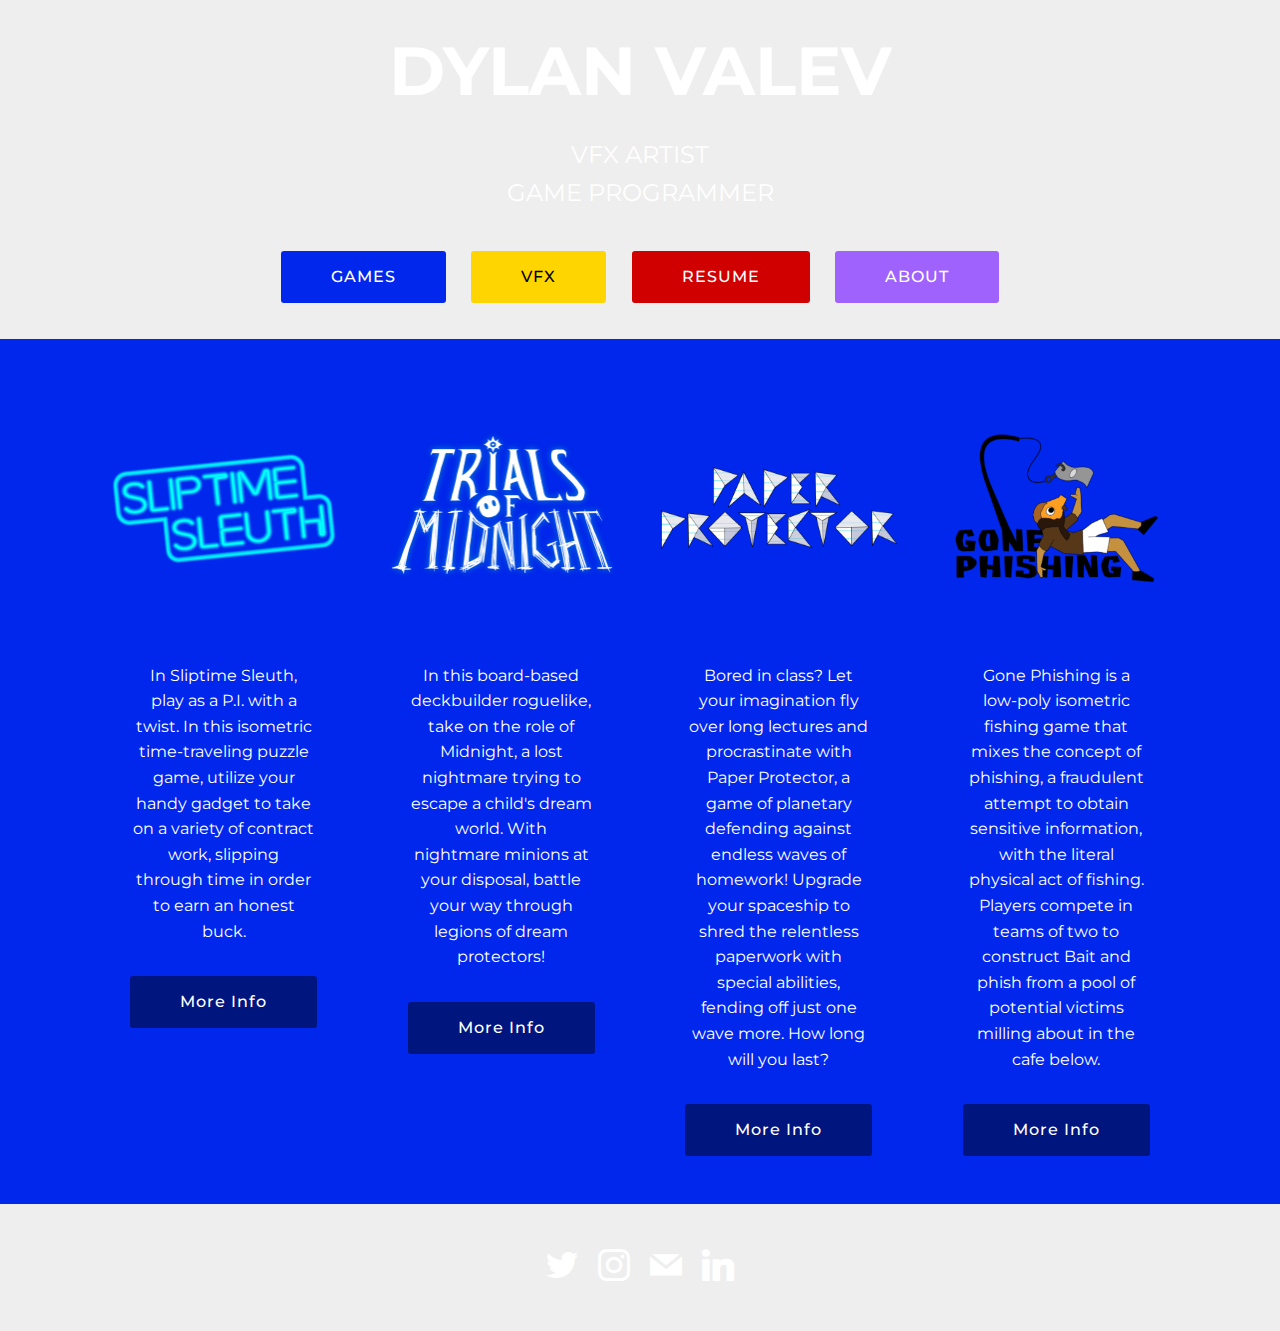
==== commit bd134b1a: "Add files via upload" ====
--- a/index.html
+++ b/index.html
@@ -36,21 +36,21 @@
                     DYLAN VALEV</h1>
                 
                 <p class="mbr-text pb-3 mbr-fonts-style display-5">VFX ARTIST<br>GAME PROGRAMMER</p>
-                <div class="mbr-section-btn"><a class="btn btn-md btn-danger display-4" href="index.html">GAMES</a> <a class="btn btn-md btn-success display-4" href="page1.html">VFX</a> <a class="btn btn-md btn-secondary display-4" href="https://drive.google.com/file/d/1F591VXcwo1DDWFxSsoRIvET-oVTR1YWp/view?usp=sharing" target="_blank">RESUME</a> <a class="btn btn-md btn-warning display-4" href="page2.html">ABOUT</a></div>
+                <div class="mbr-section-btn"><a class="btn btn-md btn-danger display-4" href="index.html">GAMES</a> <a class="btn btn-md btn-success display-4" href="page1.html">VFX</a> <a class="btn btn-md btn-secondary display-4" href="https://drive.google.com/file/d/1csTnTpUEFmTOe4OgXrq8LxsPT4LyyXf9/view?usp=sharing" target="_blank">RESUME</a> <a class="btn btn-md btn-warning display-4" href="page2.html">ABOUT</a></div>
             </div>
         </div>
     </div>
 
 </section>
 
-<section class="engine"><a href="https://mobirise.info/r">bootstrap template</a></section><section class="features3 cid-smYfhpd4Nr" id="features3-h">
+<section class="engine"><a href="https://mobirise.info/z">best free css templates</a></section><section class="features3 cid-smYfhpd4Nr" id="features3-h">
 
     
 
     
     <div class="container">
         <div class="media-container-row">
-            <div class="card p-3 col-12 col-md-6 col-lg-4">
+            <div class="card p-3 col-12 col-md-6 col-lg-3">
                 <div class="card-wrapper">
                     <div class="card-img">
                         <img src="assets/images/sliptime1024-676x676.png" alt="Mobirise" title="">
@@ -58,30 +58,29 @@
                     <div class="card-box">
                         
                         <p class="mbr-text mbr-fonts-style display-7">
-                            In Sliptime Sleuth, play as a P.I. with a twist. In this isometric time-traveling puzzle game, utilize your handy gadget to take on a variety of contract work, slipping through time in order to earn an honest buck.<br><br><br><br>
+                            In Sliptime Sleuth, play as a P.I. with a twist. In this isometric time-traveling puzzle game, utilize your handy gadget to take on a variety of contract work, slipping through time in order to earn an honest buck.<br>
                         </p>
                     </div>
                     <div class="mbr-section-btn text-center"><a href="page3.html" class="btn btn-primary display-4">More Info</a></div>
                 </div>
             </div>
 
-            <div class="card p-3 col-12 col-md-6 col-lg-4">
+            <div class="card p-3 col-12 col-md-6 col-lg-3">
                 <div class="card-wrapper">
                     <div class="card-img">
-                        <img src="assets/images/gonephishing1024-676x676.png" alt="Mobirise" title="">
+                        <img src="assets/images/titlewebsite-492x492.png" alt="Mobirise" title="">
                     </div>
                     <div class="card-box">
                         
-                        <p class="mbr-text mbr-fonts-style display-7">
-                            Gone Phishing is a low-poly isometric fishing game that mixes the concept of phishing, a fraudulent attempt to obtain sensitive information, with the literal physical act of fishing. Players compete in teams of two to construct Bait and phish from a pool of potential victims milling about in the cafe below.
+                        <p class="mbr-text mbr-fonts-style display-7">In this board-based deckbuilder roguelike, take on the role of Midnight, a lost nightmare trying to escape a child's dream world. With nightmare minions at your disposal, battle your way through legions of dream protectors!<br>
                         </p>
                     </div>
-                    <div class="mbr-section-btn text-center"><a href="page4.html" class="btn btn-primary display-4">
+                    <div class="mbr-section-btn text-center"><a href="page6.html" class="btn btn-primary display-4">
                             More Info</a></div>
                 </div>
             </div>
 
-            <div class="card p-3 col-12 col-md-6 col-lg-4">
+            <div class="card p-3 col-12 col-md-6 col-lg-3">
                 <div class="card-wrapper">
                     <div class="card-img">
                         <img src="assets/images/paperprotector1024-676x676.png" alt="Mobirise" title="">
@@ -96,7 +95,20 @@
                 </div>
             </div>
 
-            
+            <div class="card p-3 col-12 col-md-6 col-lg-3">
+                <div class="card-wrapper">
+                    <div class="card-img">
+                        <img src="assets/images/gonephishing1024-492x492.png" alt="Mobirise" title="">
+                    </div>
+                    <div class="card-box">
+                        
+                        <p class="mbr-text mbr-fonts-style display-7">Gone Phishing is a low-poly isometric fishing game that mixes the concept of phishing, a fraudulent attempt to obtain sensitive information, with the literal physical act of fishing. Players compete in teams of two to construct Bait and phish from a pool of potential victims milling about in the cafe below.<br>
+                        </p>
+                    </div>
+                    <div class="mbr-section-btn text-center"><a href="page4.html" class="btn btn-primary display-4">
+                            More Info</a></div>
+                </div>
+            </div>
         </div>
     </div>
 </section>
--- a/assets/mobirise/css/mbr-additional.css
+++ b/assets/mobirise/css/mbr-additional.css
@@ -640,7 +640,7 @@
   color: #ffffff;
 }
 .cid-smYfhpd4Nr {
-  padding-top: 15px;
+  padding-top: 30px;
   padding-bottom: 0px;
   background-color: #0027eb;
 }
@@ -2348,3 +2348,367 @@
 .cid-sn8XokM5xG .social-list a:focus {
   text-decoration: none;
 }
+.cid-sF3HJ84nS8 {
+  padding-top: 30px;
+  padding-bottom: 30px;
+}
+.cid-sF3HJ84nS8 P {
+  color: #767676;
+}
+.cid-sF3HJ84nS8 H1 {
+  color: #ffffff;
+}
+.cid-sF3HJ84nS8 .mbr-text,
+.cid-sF3HJ84nS8 .mbr-section-btn {
+  color: #ffffff;
+}
+.cid-sF3HJ95fPm {
+  background: #0027eb;
+  padding-top: 60px;
+  padding-bottom: 0px;
+}
+.cid-sF3HJ95fPm .video-block {
+  margin: auto;
+}
+@media (max-width: 768px) {
+  .cid-sF3HJ95fPm .video-block {
+    width: 100% !important;
+  }
+}
+.cid-sF3HJ9wK40 {
+  padding-top: 30px;
+  padding-bottom: 0px;
+  background-color: #0027eb;
+}
+.cid-sF3HJ9wK40 .mbr-section-subtitle {
+  color: #ffffff;
+}
+.cid-sF3HJ9wK40 H2 {
+  color: #ffffff;
+}
+.cid-sF3HJc0Zsr {
+  padding-top: 60px;
+  padding-bottom: 30px;
+  background-color: #0027eb;
+}
+.cid-sF3HJc0Zsr .mbr-section-subtitle {
+  color: #ffffff;
+  text-align: left;
+}
+.cid-sF3HJc0Zsr H2 {
+  color: #ffffff;
+}
+.cid-sF3HJc0Zsr .mbr-section-subtitle DIV {
+  text-align: left;
+}
+.cid-sF3HJcCHLH {
+  padding-top: 45px;
+  padding-bottom: 0px;
+  background-color: #0027eb;
+}
+.cid-sF3HJcCHLH .mbr-section-subtitle {
+  color: #767676;
+}
+.cid-sF3HJcCHLH H2 {
+  color: #ffffff;
+}
+.cid-sF3HJd89XV {
+  padding-top: 0px;
+  padding-bottom: 30px;
+  background-color: #0027eb;
+}
+.cid-sF3HJd89XV .content-slider {
+  display: -webkit-flex;
+  justify-content: center;
+  -webkit-justify-content: center;
+}
+.cid-sF3HJd89XV .modal-body .close {
+  background: #1b1b1b;
+}
+.cid-sF3HJd89XV .modal-body .close span {
+  font-style: normal;
+}
+.cid-sF3HJd89XV .carousel-inner > .active,
+.cid-sF3HJd89XV .carousel-inner > .next,
+.cid-sF3HJd89XV .carousel-inner > .prev {
+  display: -webkit-flex;
+}
+.cid-sF3HJd89XV .carousel-control .icon-next,
+.cid-sF3HJd89XV .carousel-control .icon-prev {
+  margin-top: -18px;
+  font-size: 40px;
+  line-height: 27px;
+}
+.cid-sF3HJd89XV .carousel-control:hover {
+  background: #1b1b1b;
+  color: #fff;
+  opacity: 1;
+}
+@media (max-width: 767px) {
+  .cid-sF3HJd89XV .container .carousel-control {
+    margin-bottom: 0;
+  }
+  .cid-sF3HJd89XV .content-slider-wrap {
+    width: 100%!important;
+  }
+}
+.cid-sF3HJd89XV .boxed-slider {
+  position: relative;
+  padding: 93px 0;
+}
+.cid-sF3HJd89XV .boxed-slider > div {
+  position: relative;
+}
+.cid-sF3HJd89XV .container img {
+  width: 100%;
+}
+.cid-sF3HJd89XV .container img + .row {
+  position: absolute;
+  top: 50%;
+  left: 0;
+  right: 0;
+  -webkit-transform: translateY(-50%);
+  -moz-transform: translateY(-50%);
+  transform: translateY(-50%);
+  z-index: 2;
+}
+.cid-sF3HJd89XV .mbr-section {
+  padding: 0;
+  background-attachment: scroll;
+}
+.cid-sF3HJd89XV .mbr-table-cell {
+  padding: 0;
+}
+.cid-sF3HJd89XV .container .carousel-indicators {
+  margin-bottom: 3px;
+}
+.cid-sF3HJd89XV .carousel-caption {
+  top: 50%;
+  right: 0;
+  bottom: auto;
+  left: 0;
+  display: -webkit-flex;
+  align-items: center;
+  -webkit-transform: translateY(-50%);
+  transform: translateY(-50%);
+  -webkit-align-items: center;
+}
+.cid-sF3HJd89XV .mbr-overlay {
+  z-index: 1;
+}
+.cid-sF3HJd89XV .container-slide.container {
+  width: 100%;
+  min-height: 100vh;
+  padding: 0;
+}
+.cid-sF3HJd89XV .carousel-item {
+  background-position: 50% 50%;
+  background-repeat: no-repeat;
+  background-size: cover;
+  -o-transition: -o-transform 0.6s ease-in-out;
+  -webkit-transition: -webkit-transform 0.6s ease-in-out;
+  transition: transform 0.6s ease-in-out, -webkit-transform 0.6s ease-in-out, -o-transform 0.6s ease-in-out;
+  -webkit-backface-visibility: hidden;
+  backface-visibility: hidden;
+  -webkit-perspective: 1000px;
+  perspective: 1000px;
+}
+@media (max-width: 576px) {
+  .cid-sF3HJd89XV .carousel-item .container {
+    width: 100%;
+  }
+}
+.cid-sF3HJd89XV .carousel-item-next.carousel-item-left,
+.cid-sF3HJd89XV .carousel-item-prev.carousel-item-right {
+  -webkit-transform: translate3d(0, 0, 0);
+  transform: translate3d(0, 0, 0);
+}
+.cid-sF3HJd89XV .active.carousel-item-right,
+.cid-sF3HJd89XV .carousel-item-next {
+  -webkit-transform: translate3d(100%, 0, 0);
+  transform: translate3d(100%, 0, 0);
+}
+.cid-sF3HJd89XV .active.carousel-item-left,
+.cid-sF3HJd89XV .carousel-item-prev {
+  -webkit-transform: translate3d(-100%, 0, 0);
+  transform: translate3d(-100%, 0, 0);
+}
+.cid-sF3HJd89XV .mbr-slider .carousel-control {
+  top: 50%;
+  width: 50px;
+  height: 50px;
+  margin-top: -1.5rem;
+  font-size: 35px;
+  background-color: rgba(0, 0, 0, 0.5);
+  border: 2px solid #fff;
+  border-radius: 50%;
+  transition: all .3s;
+}
+.cid-sF3HJd89XV .mbr-slider .carousel-control.carousel-control-prev {
+  left: 0;
+  margin-left: 2.5rem;
+}
+.cid-sF3HJd89XV .mbr-slider .carousel-control.carousel-control-next {
+  right: 0;
+  margin-right: 2.5rem;
+}
+.cid-sF3HJd89XV .mbr-slider .carousel-control .mbr-iconfont {
+  font-size: 1.5rem;
+}
+@media (max-width: 767px) {
+  .cid-sF3HJd89XV .mbr-slider .carousel-control {
+    top: auto;
+    bottom: 1rem;
+  }
+}
+.cid-sF3HJd89XV .mbr-slider .carousel-indicators {
+  position: absolute;
+  bottom: 0;
+  margin-bottom: 1.5rem !important;
+}
+.cid-sF3HJd89XV .mbr-slider .carousel-indicators li {
+  max-width: 15px;
+  height: 15px;
+  width: 15px;
+  max-height: 15px;
+  margin: 3px;
+  background-color: rgba(0, 0, 0, 0.5);
+  border: 2px solid #fff;
+  border-radius: 50%;
+  opacity: .5;
+  transition: all .3s;
+}
+.cid-sF3HJd89XV .mbr-slider .carousel-indicators li.active,
+.cid-sF3HJd89XV .mbr-slider .carousel-indicators li:hover {
+  opacity: .9;
+}
+.cid-sF3HJd89XV .mbr-slider .carousel-indicators li::after,
+.cid-sF3HJd89XV .mbr-slider .carousel-indicators li::before {
+  content: none;
+}
+.cid-sF3HJd89XV .mbr-slider .carousel-indicators.ie-fix {
+  left: 50%;
+  display: block;
+  width: 60%;
+  margin-left: -30%;
+  text-align: center;
+}
+@media (max-width: 576px) {
+  .cid-sF3HJd89XV .mbr-slider .carousel-indicators {
+    display: none !important;
+  }
+}
+.cid-sF3HJd89XV .mbr-slider > .container img {
+  width: 100%;
+}
+.cid-sF3HJd89XV .mbr-slider > .container img + .row {
+  position: absolute;
+  top: 50%;
+  right: 0;
+  left: 0;
+  z-index: 2;
+  -moz-transform: translateY(-50%);
+  -webkit-transform: translateY(-50%);
+  transform: translateY(-50%);
+}
+.cid-sF3HJd89XV .mbr-slider > .container .carousel-indicators {
+  margin-bottom: 3px;
+}
+@media (max-width: 576px) {
+  .cid-sF3HJd89XV .mbr-slider > .container .carousel-control {
+    margin-bottom: 0;
+  }
+}
+.cid-sF3HJd89XV .mbr-slider .mbr-section {
+  padding: 0;
+  background-attachment: scroll;
+}
+.cid-sF3HJd89XV .mbr-slider .mbr-table-cell {
+  padding: 0;
+}
+.cid-sF3HJd89XV .carousel-item .container.container-slide {
+  position: initial;
+  width: auto;
+  min-height: 0;
+}
+.cid-sF3HJd89XV .full-screen .slider-fullscreen-image {
+  min-height: 100vh;
+  background-repeat: no-repeat;
+  background-position: 50% 50%;
+  background-size: cover;
+}
+.cid-sF3HJd89XV .full-screen .slider-fullscreen-image.active {
+  display: -o-flex;
+}
+.cid-sF3HJd89XV .full-screen .container {
+  width: auto;
+  padding-right: 0;
+  padding-left: 0;
+}
+.cid-sF3HJd89XV .full-screen .carousel-item .container.container-slide {
+  width: 100%;
+  min-height: 100vh;
+  padding: 0;
+}
+.cid-sF3HJd89XV .full-screen .carousel-item .container.container-slide img {
+  display: none;
+}
+.cid-sF3HJd89XV .mbr-background-video-preview {
+  position: absolute;
+  top: 0;
+  right: 0;
+  bottom: 0;
+  left: 0;
+}
+.cid-sF3HJd89XV .mbr-overlay ~ .container-slide {
+  z-index: auto;
+}
+.cid-sF3HJd89XV .mbr-slider.slide .container {
+  overflow: hidden;
+  padding: 0;
+}
+.cid-sF3HJd89XV .carousel-inner {
+  height: 100%;
+}
+.cid-sF3HJd89XV .slider-fullscreen-image {
+  height: 100%;
+  background: transparent !important;
+}
+.cid-sF3HJd89XV .image_wrapper {
+  height: 550px;
+  width: 100%;
+  position: relative;
+  display: inline-block;
+}
+.cid-sF3HJd89XV .image_wrapper img {
+  width: auto !important;
+  height: 100%;
+}
+.cid-sF3HJd89XV .carousel-item .container-slide {
+  text-align: center;
+}
+.cid-sF3HJd89XV .content-slider-wrap {
+  width: 50%;
+}
+.cid-sF3HJed8yB {
+  padding-top: 75px;
+  padding-bottom: 30px;
+  background-color: #0027eb;
+}
+.cid-sF3HJed8yB .mbr-section-subtitle {
+  color: #ffffff;
+}
+.cid-sF3HJed8yB H2 {
+  color: #ffffff;
+}
+.cid-sF3HJeIww6 {
+  padding-top: 45px;
+  padding-bottom: 45px;
+}
+.cid-sF3HJeIww6 .mbr-iconfont-social {
+  font-size: 32px;
+  color: #ffffff;
+}
+.cid-sF3HJeIww6 .social-list a:focus {
+  text-decoration: none;
+}
--- a/assets/mobirise/css/mbr-additional.css
+++ b/assets/mobirise/css/mbr-additional.css
@@ -640,7 +640,7 @@
   color: #ffffff;
 }
 .cid-smYfhpd4Nr {
-  padding-top: 15px;
+  padding-top: 30px;
   padding-bottom: 0px;
   background-color: #0027eb;
 }
@@ -2348,3 +2348,367 @@
 .cid-sn8XokM5xG .social-list a:focus {
   text-decoration: none;
 }
+.cid-sF3HJ84nS8 {
+  padding-top: 30px;
+  padding-bottom: 30px;
+}
+.cid-sF3HJ84nS8 P {
+  color: #767676;
+}
+.cid-sF3HJ84nS8 H1 {
+  color: #ffffff;
+}
+.cid-sF3HJ84nS8 .mbr-text,
+.cid-sF3HJ84nS8 .mbr-section-btn {
+  color: #ffffff;
+}
+.cid-sF3HJ95fPm {
+  background: #0027eb;
+  padding-top: 60px;
+  padding-bottom: 0px;
+}
+.cid-sF3HJ95fPm .video-block {
+  margin: auto;
+}
+@media (max-width: 768px) {
+  .cid-sF3HJ95fPm .video-block {
+    width: 100% !important;
+  }
+}
+.cid-sF3HJ9wK40 {
+  padding-top: 30px;
+  padding-bottom: 0px;
+  background-color: #0027eb;
+}
+.cid-sF3HJ9wK40 .mbr-section-subtitle {
+  color: #ffffff;
+}
+.cid-sF3HJ9wK40 H2 {
+  color: #ffffff;
+}
+.cid-sF3HJc0Zsr {
+  padding-top: 60px;
+  padding-bottom: 30px;
+  background-color: #0027eb;
+}
+.cid-sF3HJc0Zsr .mbr-section-subtitle {
+  color: #ffffff;
+  text-align: left;
+}
+.cid-sF3HJc0Zsr H2 {
+  color: #ffffff;
+}
+.cid-sF3HJc0Zsr .mbr-section-subtitle DIV {
+  text-align: left;
+}
+.cid-sF3HJcCHLH {
+  padding-top: 45px;
+  padding-bottom: 0px;
+  background-color: #0027eb;
+}
+.cid-sF3HJcCHLH .mbr-section-subtitle {
+  color: #767676;
+}
+.cid-sF3HJcCHLH H2 {
+  color: #ffffff;
+}
+.cid-sF3HJd89XV {
+  padding-top: 0px;
+  padding-bottom: 30px;
+  background-color: #0027eb;
+}
+.cid-sF3HJd89XV .content-slider {
+  display: -webkit-flex;
+  justify-content: center;
+  -webkit-justify-content: center;
+}
+.cid-sF3HJd89XV .modal-body .close {
+  background: #1b1b1b;
+}
+.cid-sF3HJd89XV .modal-body .close span {
+  font-style: normal;
+}
+.cid-sF3HJd89XV .carousel-inner > .active,
+.cid-sF3HJd89XV .carousel-inner > .next,
+.cid-sF3HJd89XV .carousel-inner > .prev {
+  display: -webkit-flex;
+}
+.cid-sF3HJd89XV .carousel-control .icon-next,
+.cid-sF3HJd89XV .carousel-control .icon-prev {
+  margin-top: -18px;
+  font-size: 40px;
+  line-height: 27px;
+}
+.cid-sF3HJd89XV .carousel-control:hover {
+  background: #1b1b1b;
+  color: #fff;
+  opacity: 1;
+}
+@media (max-width: 767px) {
+  .cid-sF3HJd89XV .container .carousel-control {
+    margin-bottom: 0;
+  }
+  .cid-sF3HJd89XV .content-slider-wrap {
+    width: 100%!important;
+  }
+}
+.cid-sF3HJd89XV .boxed-slider {
+  position: relative;
+  padding: 93px 0;
+}
+.cid-sF3HJd89XV .boxed-slider > div {
+  position: relative;
+}
+.cid-sF3HJd89XV .container img {
+  width: 100%;
+}
+.cid-sF3HJd89XV .container img + .row {
+  position: absolute;
+  top: 50%;
+  left: 0;
+  right: 0;
+  -webkit-transform: translateY(-50%);
+  -moz-transform: translateY(-50%);
+  transform: translateY(-50%);
+  z-index: 2;
+}
+.cid-sF3HJd89XV .mbr-section {
+  padding: 0;
+  background-attachment: scroll;
+}
+.cid-sF3HJd89XV .mbr-table-cell {
+  padding: 0;
+}
+.cid-sF3HJd89XV .container .carousel-indicators {
+  margin-bottom: 3px;
+}
+.cid-sF3HJd89XV .carousel-caption {
+  top: 50%;
+  right: 0;
+  bottom: auto;
+  left: 0;
+  display: -webkit-flex;
+  align-items: center;
+  -webkit-transform: translateY(-50%);
+  transform: translateY(-50%);
+  -webkit-align-items: center;
+}
+.cid-sF3HJd89XV .mbr-overlay {
+  z-index: 1;
+}
+.cid-sF3HJd89XV .container-slide.container {
+  width: 100%;
+  min-height: 100vh;
+  padding: 0;
+}
+.cid-sF3HJd89XV .carousel-item {
+  background-position: 50% 50%;
+  background-repeat: no-repeat;
+  background-size: cover;
+  -o-transition: -o-transform 0.6s ease-in-out;
+  -webkit-transition: -webkit-transform 0.6s ease-in-out;
+  transition: transform 0.6s ease-in-out, -webkit-transform 0.6s ease-in-out, -o-transform 0.6s ease-in-out;
+  -webkit-backface-visibility: hidden;
+  backface-visibility: hidden;
+  -webkit-perspective: 1000px;
+  perspective: 1000px;
+}
+@media (max-width: 576px) {
+  .cid-sF3HJd89XV .carousel-item .container {
+    width: 100%;
+  }
+}
+.cid-sF3HJd89XV .carousel-item-next.carousel-item-left,
+.cid-sF3HJd89XV .carousel-item-prev.carousel-item-right {
+  -webkit-transform: translate3d(0, 0, 0);
+  transform: translate3d(0, 0, 0);
+}
+.cid-sF3HJd89XV .active.carousel-item-right,
+.cid-sF3HJd89XV .carousel-item-next {
+  -webkit-transform: translate3d(100%, 0, 0);
+  transform: translate3d(100%, 0, 0);
+}
+.cid-sF3HJd89XV .active.carousel-item-left,
+.cid-sF3HJd89XV .carousel-item-prev {
+  -webkit-transform: translate3d(-100%, 0, 0);
+  transform: translate3d(-100%, 0, 0);
+}
+.cid-sF3HJd89XV .mbr-slider .carousel-control {
+  top: 50%;
+  width: 50px;
+  height: 50px;
+  margin-top: -1.5rem;
+  font-size: 35px;
+  background-color: rgba(0, 0, 0, 0.5);
+  border: 2px solid #fff;
+  border-radius: 50%;
+  transition: all .3s;
+}
+.cid-sF3HJd89XV .mbr-slider .carousel-control.carousel-control-prev {
+  left: 0;
+  margin-left: 2.5rem;
+}
+.cid-sF3HJd89XV .mbr-slider .carousel-control.carousel-control-next {
+  right: 0;
+  margin-right: 2.5rem;
+}
+.cid-sF3HJd89XV .mbr-slider .carousel-control .mbr-iconfont {
+  font-size: 1.5rem;
+}
+@media (max-width: 767px) {
+  .cid-sF3HJd89XV .mbr-slider .carousel-control {
+    top: auto;
+    bottom: 1rem;
+  }
+}
+.cid-sF3HJd89XV .mbr-slider .carousel-indicators {
+  position: absolute;
+  bottom: 0;
+  margin-bottom: 1.5rem !important;
+}
+.cid-sF3HJd89XV .mbr-slider .carousel-indicators li {
+  max-width: 15px;
+  height: 15px;
+  width: 15px;
+  max-height: 15px;
+  margin: 3px;
+  background-color: rgba(0, 0, 0, 0.5);
+  border: 2px solid #fff;
+  border-radius: 50%;
+  opacity: .5;
+  transition: all .3s;
+}
+.cid-sF3HJd89XV .mbr-slider .carousel-indicators li.active,
+.cid-sF3HJd89XV .mbr-slider .carousel-indicators li:hover {
+  opacity: .9;
+}
+.cid-sF3HJd89XV .mbr-slider .carousel-indicators li::after,
+.cid-sF3HJd89XV .mbr-slider .carousel-indicators li::before {
+  content: none;
+}
+.cid-sF3HJd89XV .mbr-slider .carousel-indicators.ie-fix {
+  left: 50%;
+  display: block;
+  width: 60%;
+  margin-left: -30%;
+  text-align: center;
+}
+@media (max-width: 576px) {
+  .cid-sF3HJd89XV .mbr-slider .carousel-indicators {
+    display: none !important;
+  }
+}
+.cid-sF3HJd89XV .mbr-slider > .container img {
+  width: 100%;
+}
+.cid-sF3HJd89XV .mbr-slider > .container img + .row {
+  position: absolute;
+  top: 50%;
+  right: 0;
+  left: 0;
+  z-index: 2;
+  -moz-transform: translateY(-50%);
+  -webkit-transform: translateY(-50%);
+  transform: translateY(-50%);
+}
+.cid-sF3HJd89XV .mbr-slider > .container .carousel-indicators {
+  margin-bottom: 3px;
+}
+@media (max-width: 576px) {
+  .cid-sF3HJd89XV .mbr-slider > .container .carousel-control {
+    margin-bottom: 0;
+  }
+}
+.cid-sF3HJd89XV .mbr-slider .mbr-section {
+  padding: 0;
+  background-attachment: scroll;
+}
+.cid-sF3HJd89XV .mbr-slider .mbr-table-cell {
+  padding: 0;
+}
+.cid-sF3HJd89XV .carousel-item .container.container-slide {
+  position: initial;
+  width: auto;
+  min-height: 0;
+}
+.cid-sF3HJd89XV .full-screen .slider-fullscreen-image {
+  min-height: 100vh;
+  background-repeat: no-repeat;
+  background-position: 50% 50%;
+  background-size: cover;
+}
+.cid-sF3HJd89XV .full-screen .slider-fullscreen-image.active {
+  display: -o-flex;
+}
+.cid-sF3HJd89XV .full-screen .container {
+  width: auto;
+  padding-right: 0;
+  padding-left: 0;
+}
+.cid-sF3HJd89XV .full-screen .carousel-item .container.container-slide {
+  width: 100%;
+  min-height: 100vh;
+  padding: 0;
+}
+.cid-sF3HJd89XV .full-screen .carousel-item .container.container-slide img {
+  display: none;
+}
+.cid-sF3HJd89XV .mbr-background-video-preview {
+  position: absolute;
+  top: 0;
+  right: 0;
+  bottom: 0;
+  left: 0;
+}
+.cid-sF3HJd89XV .mbr-overlay ~ .container-slide {
+  z-index: auto;
+}
+.cid-sF3HJd89XV .mbr-slider.slide .container {
+  overflow: hidden;
+  padding: 0;
+}
+.cid-sF3HJd89XV .carousel-inner {
+  height: 100%;
+}
+.cid-sF3HJd89XV .slider-fullscreen-image {
+  height: 100%;
+  background: transparent !important;
+}
+.cid-sF3HJd89XV .image_wrapper {
+  height: 550px;
+  width: 100%;
+  position: relative;
+  display: inline-block;
+}
+.cid-sF3HJd89XV .image_wrapper img {
+  width: auto !important;
+  height: 100%;
+}
+.cid-sF3HJd89XV .carousel-item .container-slide {
+  text-align: center;
+}
+.cid-sF3HJd89XV .content-slider-wrap {
+  width: 50%;
+}
+.cid-sF3HJed8yB {
+  padding-top: 75px;
+  padding-bottom: 30px;
+  background-color: #0027eb;
+}
+.cid-sF3HJed8yB .mbr-section-subtitle {
+  color: #ffffff;
+}
+.cid-sF3HJed8yB H2 {
+  color: #ffffff;
+}
+.cid-sF3HJeIww6 {
+  padding-top: 45px;
+  padding-bottom: 45px;
+}
+.cid-sF3HJeIww6 .mbr-iconfont-social {
+  font-size: 32px;
+  color: #ffffff;
+}
+.cid-sF3HJeIww6 .social-list a:focus {
+  text-decoration: none;
+}
